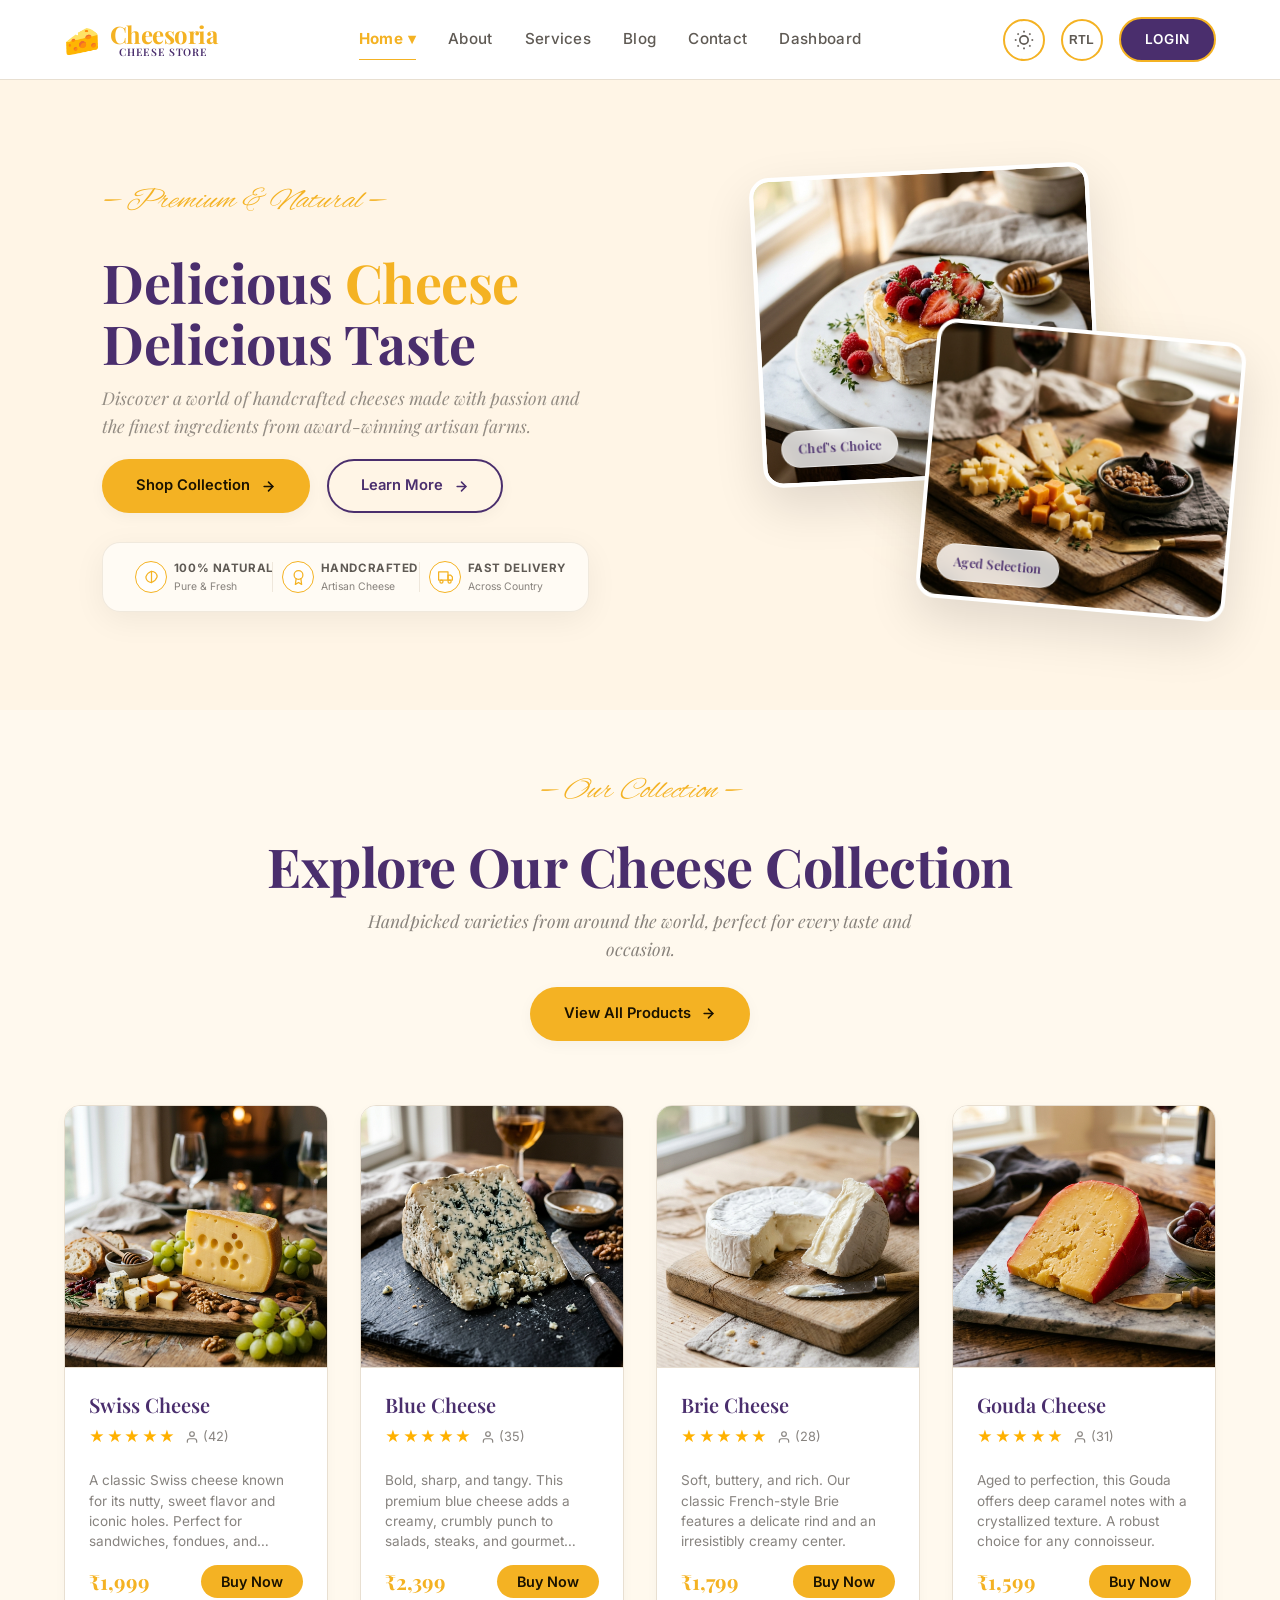
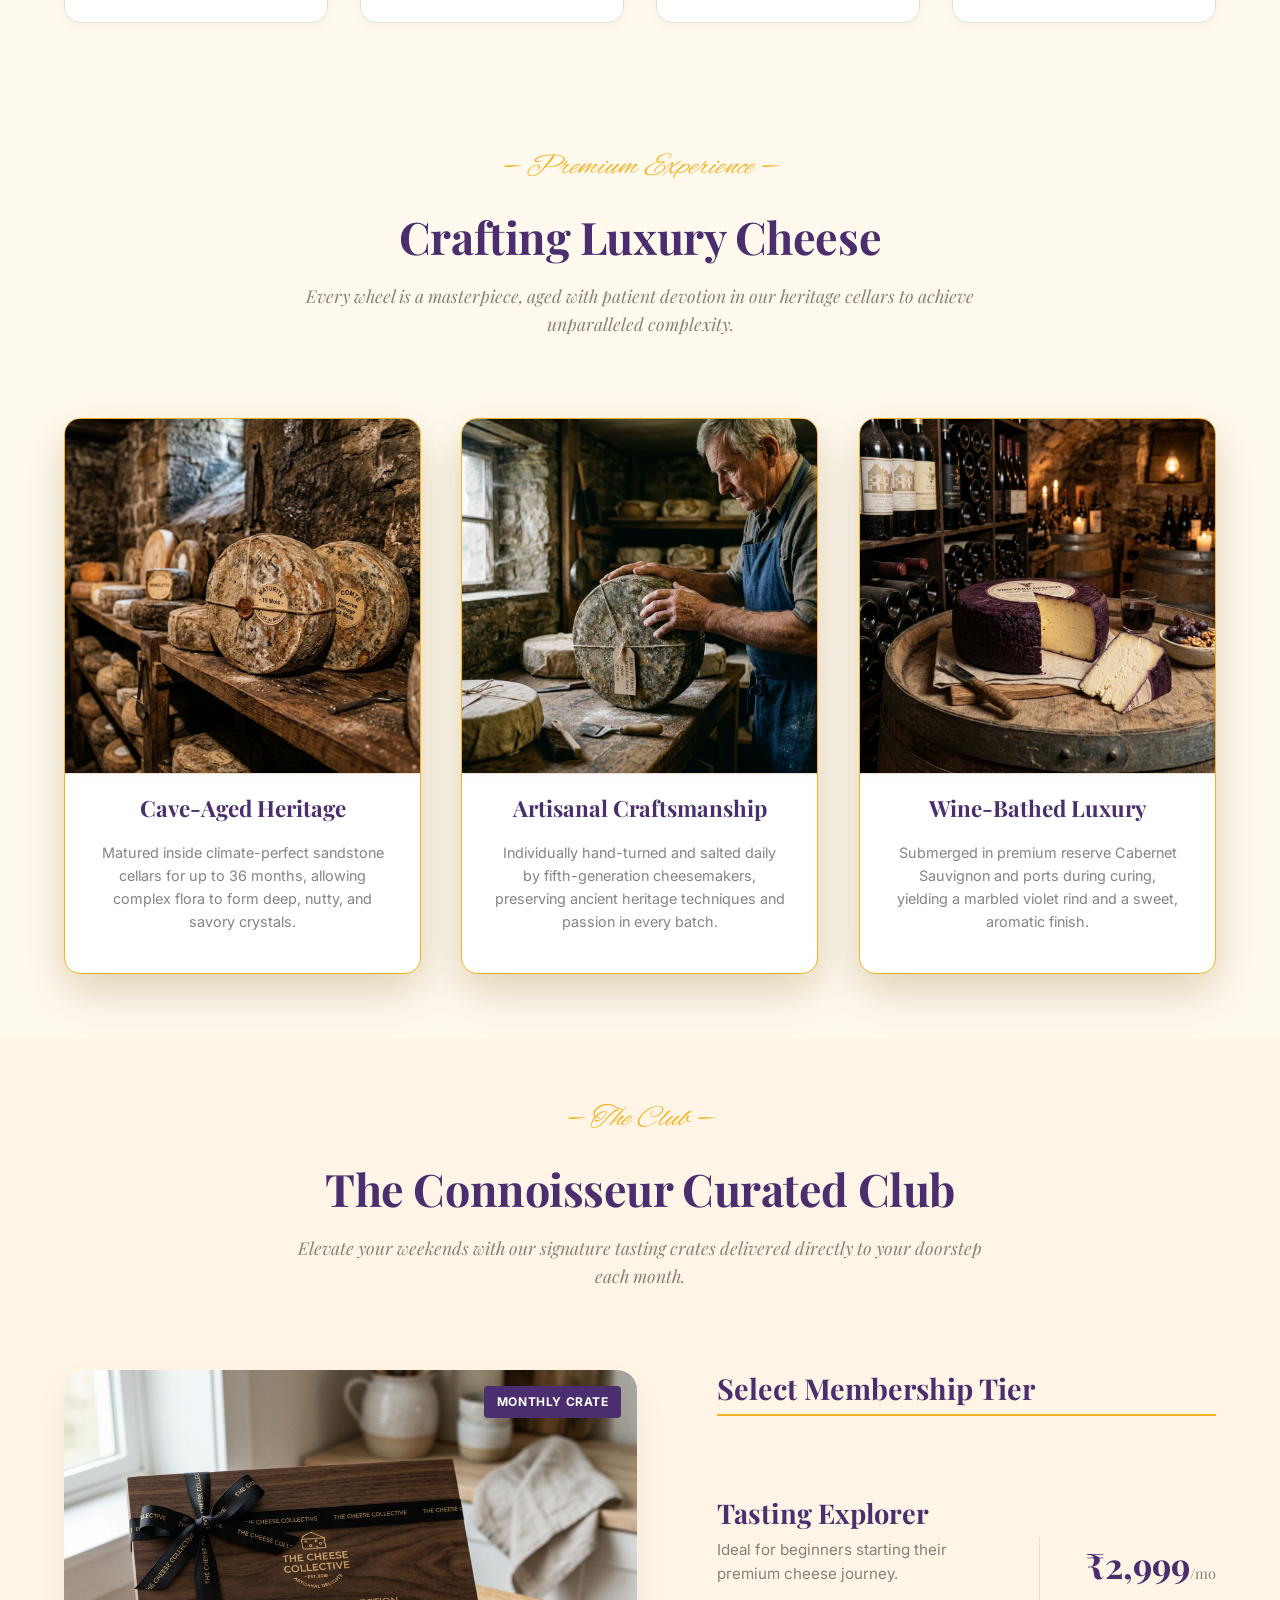
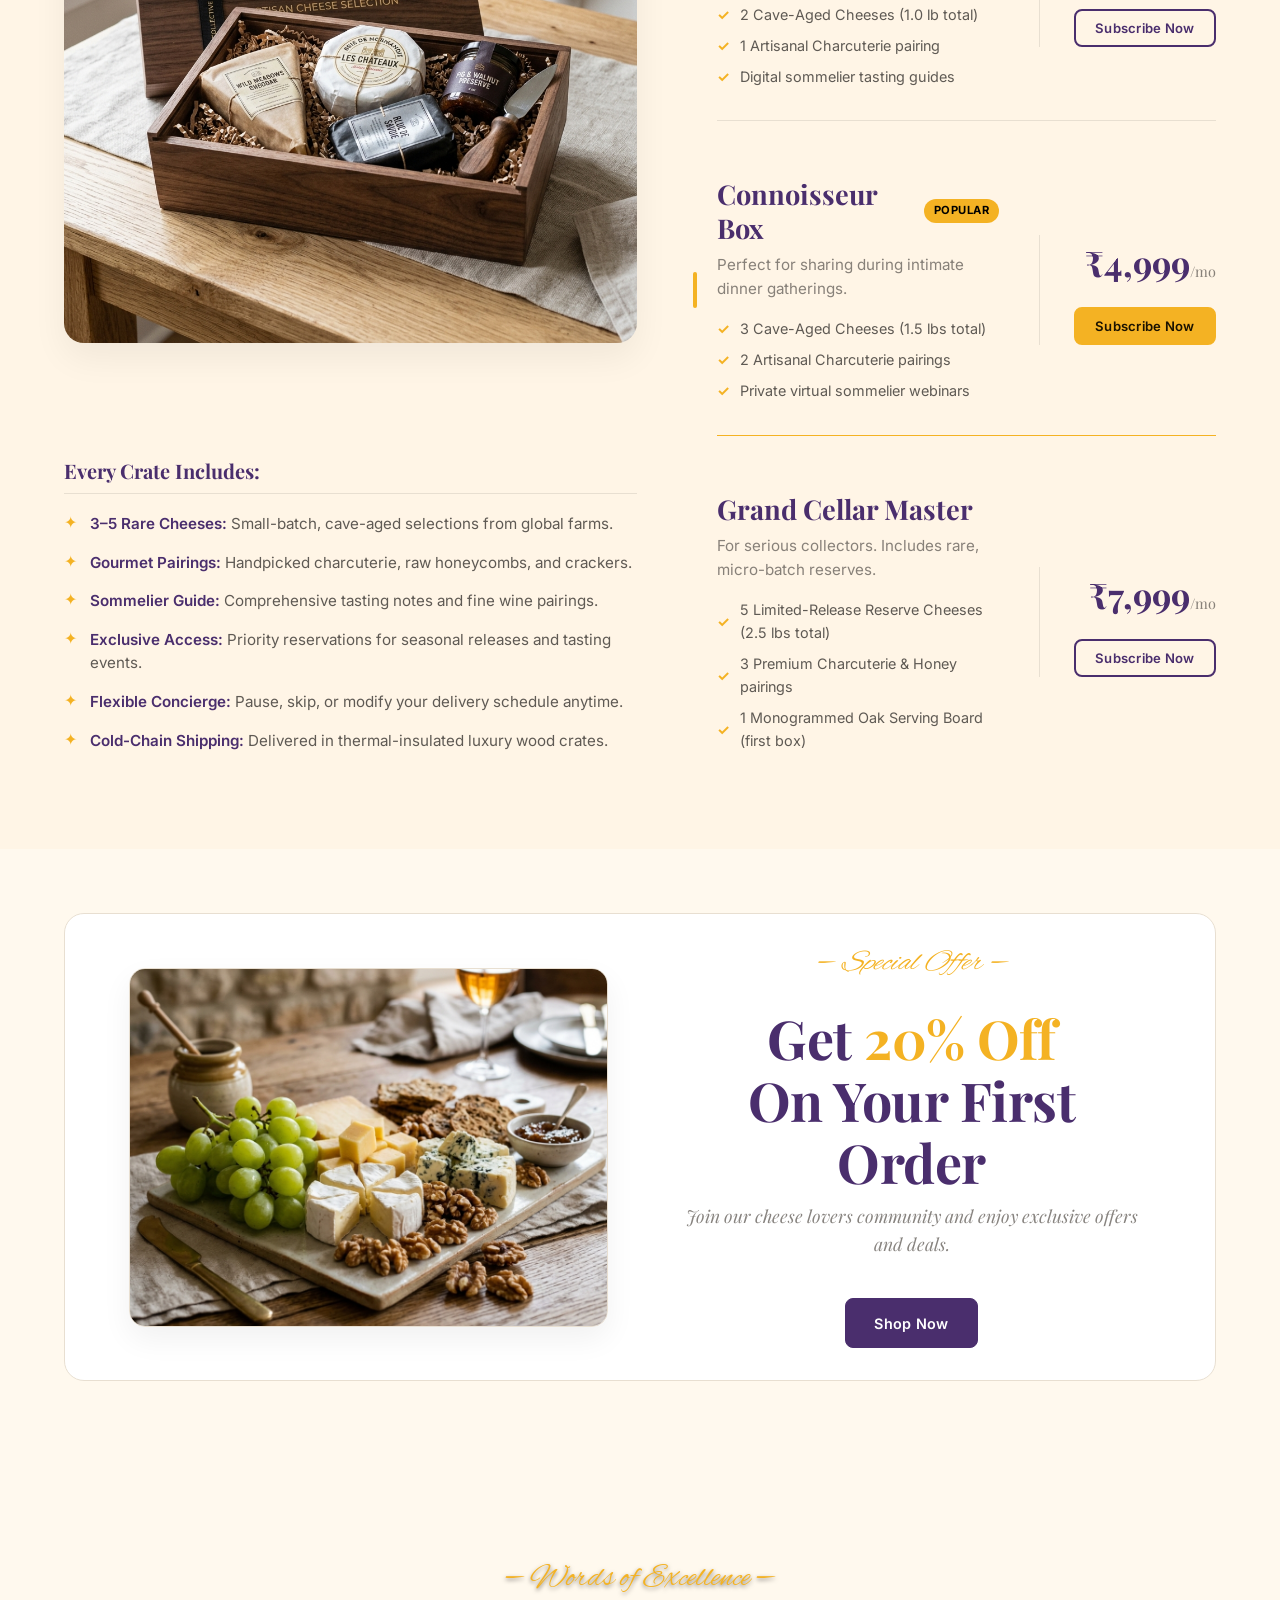
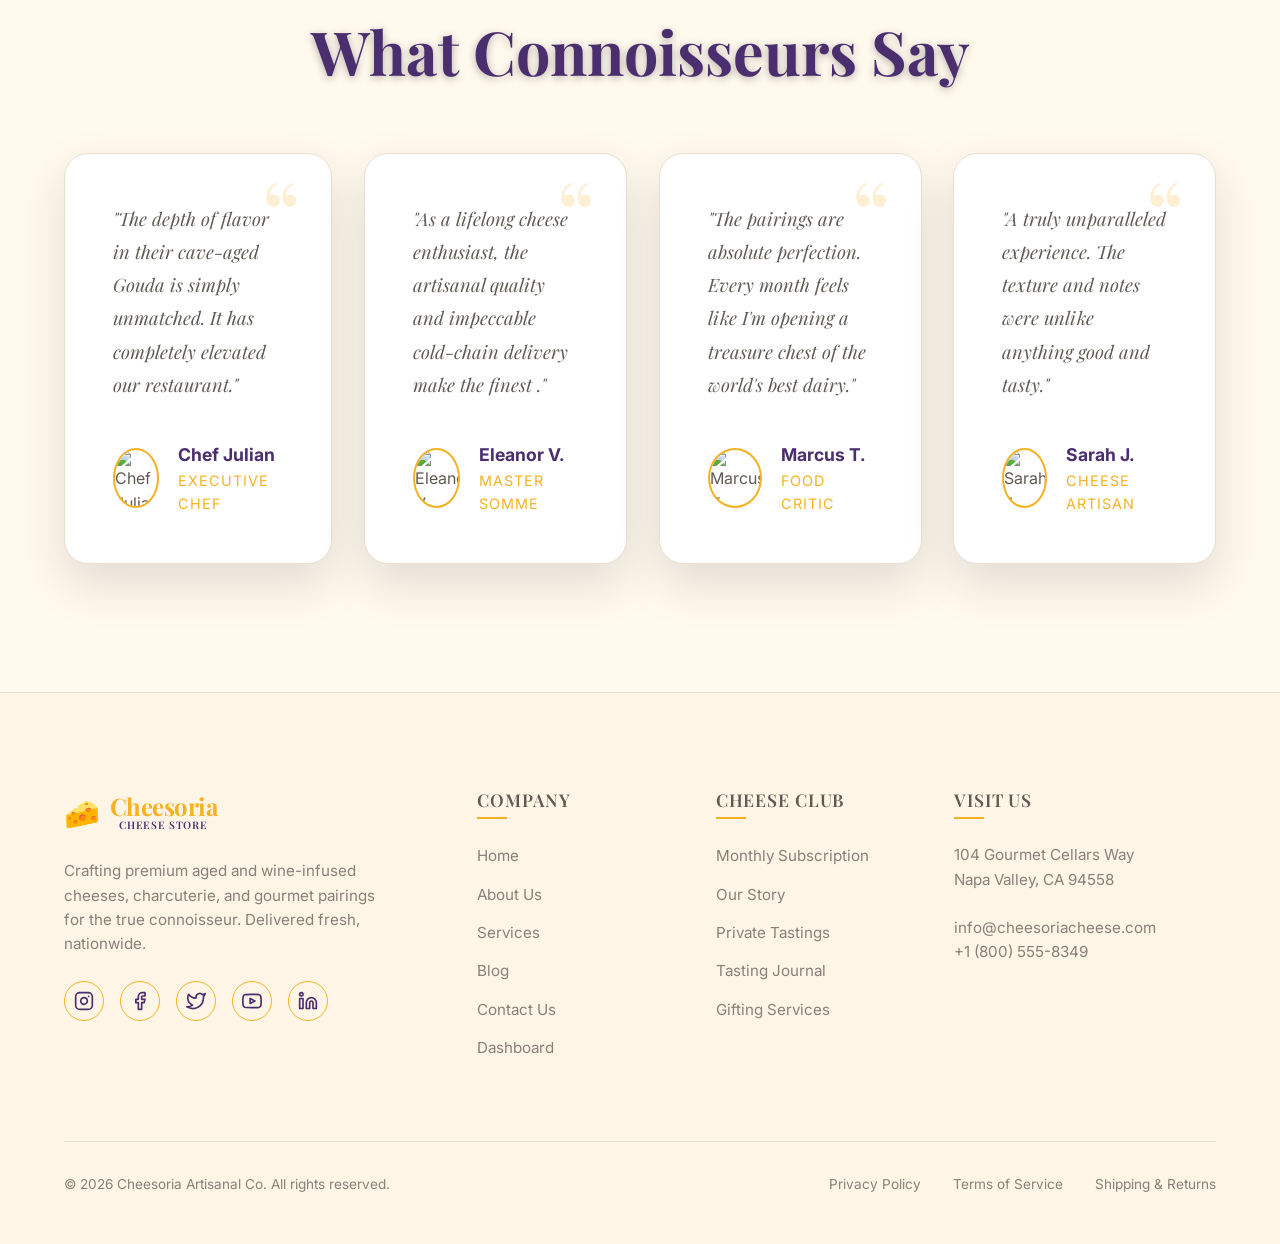
==== index.html @ 55dd82db "update" ====
<!DOCTYPE html>
<html lang="en" dir="ltr" data-theme="light">
<head>
  <meta charset="UTF-8">
  <meta name="viewport" content="width=device-width, initial-scale=1.0">
  <title>Cheesso | Luxury Artisanal Cheese & Charcuterie</title>
  <meta name="description" content="Immerse yourself in handcrafted aged and wine-infused cheeses, gourmet cured meats, and artisanal charcuterie experiences delivered fresh nationwide.">
  
  <!-- Favicon -->
  <link rel="icon" type="image/svg+xml" href="favicon.svg">
  
  <!-- CSS Stylesheets -->
  <link rel="stylesheet" href="css/global.css?v=20">
  <link rel="stylesheet" href="css/navbar.css?v=20">
  <link rel="stylesheet" href="css/footer.css?v=20">
  <link rel="stylesheet" href="css/index.css?v=20">
  <link rel="stylesheet" href="css/home1.css?v=20">
</head>
<body>

  <!-- Sticky Glassmorphic Navbar -->
  <div id="navbar"></div>

  <main>
    <!-- â•â•â•â•â•â•â•â•â•â•â•â•â•â•â•â•â•â•â•â•â•â•â•â•â•â•â•â•â•â•â•â•â•â•â•â•â•â•â•â•â•â•â•â•â•â•â•â•â•â•â•â•â•â•â•â•â•â•â•
         SECTION 1: HERO â€” Premium Shopify-Style Artisanal Cheese
         â•â•â•â•â•â•â•â•â•â•â•â•â•â•â•â•â•â•â•â•â•â•â•â•â•â•â•â•â•â•â•â•â•â•â•â•â•â•â•â•â•â•â•â•â•â•â•â•â•â•â•â•â•â•â•â•â•â•â• -->
    <!-- â•â•â•â•â•â•â•â•â•â•â•â•â•â•â•â•â•â•â•â•â•â•â•â•â•â•â•â•â•â•â•â•â•â•â•â•â•â•â•â•â•â•â•â•â•â•â•â•â•â•â•â•â•â•â•â•â•â•â•
         SECTION 1: HERO â€” Premium Artisanal Cheese (Mockup Match)
         â•â•â•â•â•â•â•â•â•â•â•â•â•â•â•â•â•â•â•â•â•â•â•â•â•â•â•â•â•â•â•â•â•â•â•â•â•â•â•â•â•â•â•â•â•â•â•â•â•â•â•â•â•â•â•â•â•â•â• -->
    <section id="hero" class="hero-section">

      <!-- â”€â”€ Main grid â”€â”€ -->
      <div class="hero-grid">

        <!-- â•â•â•â• LEFT: Content â•â•â•â• -->
        <div class="hero-left h-anim h-anim-1">

          <!-- Handwritten premium badge â€” clean cursive text, border removed via CSS -->
          <div class="h-badge-text">— Premium &amp; Natural — </div>

          <!-- Main luxury heading -->
          <h1 class="h-heading">
            <span class="h-plum">Delicious</span>
            <span class="h-gold"> Cheese</span>
            <br>
            <span class="h-plum">Delicious Taste</span>
          </h1>

          <!-- Description -->
          <p class="h-para">
            Discover a world of handcrafted cheeses made with passion and the finest ingredients from award-winning artisan farms.
          </p>

          <!-- CTA buttons -->
          <div class="h-ctas h-anim h-anim-2">
            <a href="#collection" class="h-btn h-btn-gold">
              Shop Collection
              <svg class="h-btn-arrow" width="15" height="15" viewBox="0 0 24 24" fill="none" stroke="currentColor" stroke-width="2.5" stroke-linecap="round" stroke-linejoin="round">
                <line x1="5" y1="12" x2="19" y2="12"></line>
                <polyline points="12 5 19 12 12 19"></polyline>
              </svg>
            </a>
            <a href="#story" class="h-btn h-btn-plum">
              Learn More
              <svg class="h-btn-arrow" width="15" height="15" viewBox="0 0 24 24" fill="none" stroke="currentColor" stroke-width="2.5" stroke-linecap="round" stroke-linejoin="round">
                <line x1="5" y1="12" x2="19" y2="12"></line>
                <polyline points="12 5 19 12 12 19"></polyline>
              </svg>
            </a>
          </div>

          <!-- Glassmorphism feature strip -->
          <div class="h-features h-anim h-anim-3">
            <div class="h-feat">
              <div class="h-feat-icon">
                <svg viewBox="0 0 24 24" fill="none" stroke="currentColor" stroke-width="2" stroke-linecap="round" stroke-linejoin="round">
                  <path d="M12 2a15 15 0 0 0-9 9 9 9 0 0 0 9 9 15 15 0 0 0 9-9 9 9 0 0 0-9-9z"/>
                  <path d="M12 2v18"/>
                </svg>
              </div>
              <div>
                <strong>100% Natural</strong>
                <span>Pure &amp; Fresh</span>
              </div>
            </div>
            <div class="h-feat-div"></div>
            <div class="h-feat">
              <div class="h-feat-icon">
                <svg viewBox="0 0 24 24" fill="none" stroke="currentColor" stroke-width="2" stroke-linecap="round" stroke-linejoin="round">
                  <circle cx="12" cy="8" r="7"/>
                  <polyline points="8.21 13.89 7 23 12 20 17 23 15.79 13.88"/>
                </svg>
              </div>
              <div>
                <strong>Handcrafted</strong>
                <span>Artisan Cheese</span>
              </div>
            </div>
            <div class="h-feat-div"></div>
            <div class="h-feat">
              <div class="h-feat-icon">
                <svg viewBox="0 0 24 24" fill="none" stroke="currentColor" stroke-width="2" stroke-linecap="round" stroke-linejoin="round">
                  <rect x="1" y="3" width="15" height="13"/><polygon points="16 8 20 8 23 11 23 16 16 16 16 8"/>
                  <circle cx="5.5" cy="18.5" r="2.5"/><circle cx="18.5" cy="18.5" r="2.5"/>
                </svg>
              </div>
              <div>
                <strong>Fast Delivery</strong>
                <span>Across Country</span>
              </div>
            </div>
          </div>

        </div>

        <!-- â•â•â•â• RIGHT: Premium Staggered Cheese Gallery â•â•â•â• -->
        <div class="hero-right h-anim h-anim-2">
          <div class="cheese-gallery-container">
            <!-- Glassmorphic background glow -->
            <div class="cheese-3d-glow"></div>
            
            <div class="cheese-gallery-card card-primary">
              <img src="assets/cute_cheese_heart.png" alt="Heart-shaped gourmet brie cheese wheel" class="gallery-img">
              <div class="gallery-card-badge">Chef's Choice</div>
            </div>
            
            <div class="cheese-gallery-card card-secondary">
              <img src="assets/cute_cheese_star.png" alt="Premium cheese wedges and cubes" class="gallery-img">
              <div class="gallery-card-badge">Aged Selection</div>
            </div>
          </div>
        </div>

      </div>
    </section>


    <!-- SECTION 2: OUR COLLECTION (Product Grid) -->
    <section id="collection" class="section-light-bg">
      <div class="container">
        <div class="collection-header-row scroll-reveal">
          <div class="collection-header-left">
            <span class="collection-subtitle">— Our Collection —</span>
            <h2 class="collection-title">Explore Our Cheese Collection</h2>
            <p class="collection-desc">Handpicked varieties from around the world, perfect for every taste and occasion.</p>
          </div>
          <div class="collection-header-right">
            <a href="#collection" class="h-btn h-btn-gold">
              View All Products
              <svg class="h-btn-arrow" width="15" height="15" viewBox="0 0 24 24" fill="none" stroke="currentColor" stroke-width="2.5" stroke-linecap="round" stroke-linejoin="round">
                <line x1="5" y1="12" x2="19" y2="12"></line>
                <polyline points="12 5 19 12 12 19"></polyline>
              </svg>
            </a>
          </div>
        </div>
        
        <div class="product-grid">
          <!-- Card 1: Swiss Cheese -->
          <div class="product-card scroll-reveal delay-1">
            <div class="product-img-container">
              <img src="assets/hero_bg.png" alt="Swiss Cheese" class="product-img">
            </div>
            <div class="product-info">
              <h3 class="product-name">Swiss Cheese</h3>
              <div class="product-rating">
                <span class="stars">★★★★★</span>
                <span class="rating-count">
                  <svg class="icon-user" viewBox="0 0 24 24" fill="none" stroke="currentColor" stroke-width="2" stroke-linecap="round" stroke-linejoin="round">
                    <path d="M20 21v-2a4 4 0 0 0-4-4H8a4 4 0 0 0-4 4v2"></path>
                    <circle cx="12" cy="7" r="4"></circle>
                  </svg>
                  (42)
                </span>
              </div>
              <p class="product-desc">A classic Swiss cheese known for its nutty, sweet flavor and iconic holes. Perfect for sandwiches, fondues, and snacking.</p>
              <div class="product-footer">
                <span class="product-price">₹1,999</span>
                <button class="btn-buy-now" aria-label="Buy Now">Buy Now</button>
              </div>
            </div>
          </div>
          
          <!-- Card 2: Blue Cheese -->
          <div class="product-card scroll-reveal delay-2">
            <div class="product-img-container">
              <img src="assets/blue_cheese.png" alt="Blue Cheese" class="product-img">
            </div>
            <div class="product-info">
              <h3 class="product-name">Blue Cheese</h3>
              <div class="product-rating">
                <span class="stars">★★★★★</span>
                <span class="rating-count">
                  <svg class="icon-user" viewBox="0 0 24 24" fill="none" stroke="currentColor" stroke-width="2" stroke-linecap="round" stroke-linejoin="round">
                    <path d="M20 21v-2a4 4 0 0 0-4-4H8a4 4 0 0 0-4 4v2"></path>
                    <circle cx="12" cy="7" r="4"></circle>
                  </svg>
                  (35)
                </span>
              </div>
              <p class="product-desc">Bold, sharp, and tangy. This premium blue cheese adds a creamy, crumbly punch to salads, steaks, and gourmet cheese boards.</p>
              <div class="product-footer">
                <span class="product-price">₹2,399</span>
                <button class="btn-buy-now" aria-label="Buy Now">Buy Now</button>
              </div>
            </div>
          </div>
          
          <!-- Card 3: Brie Cheese -->
          <div class="product-card scroll-reveal delay-3">
            <div class="product-img-container">
              <img src="assets/brie_cheese.png" alt="Brie Cheese" class="product-img">
            </div>
            <div class="product-info">
              <h3 class="product-name">Brie Cheese</h3>
              <div class="product-rating">
                <span class="stars">★★★★★</span>
                <span class="rating-count">
                  <svg class="icon-user" viewBox="0 0 24 24" fill="none" stroke="currentColor" stroke-width="2" stroke-linecap="round" stroke-linejoin="round">
                    <path d="M20 21v-2a4 4 0 0 0-4-4H8a4 4 0 0 0-4 4v2"></path>
                    <circle cx="12" cy="7" r="4"></circle>
                  </svg>
                  (28)
                </span>
              </div>
              <p class="product-desc">Soft, buttery, and rich. Our classic French-style Brie features a delicate rind and an irresistibly creamy center.</p>
              <div class="product-footer">
                <span class="product-price">₹1,799</span>
                <button class="btn-buy-now" aria-label="Buy Now">Buy Now</button>
              </div>
            </div>
          </div>
          
          <!-- Card 4: Gouda Cheese -->
          <div class="product-card scroll-reveal delay-4">
            <div class="product-img-container">
              <img src="assets/gouda_cheese.png" alt="Gouda Cheese" class="product-img">
            </div>
            <div class="product-info">
              <h3 class="product-name">Gouda Cheese</h3>
              <div class="product-rating">
                <span class="stars">★★★★★</span>
                <span class="rating-count">
                  <svg class="icon-user" viewBox="0 0 24 24" fill="none" stroke="currentColor" stroke-width="2" stroke-linecap="round" stroke-linejoin="round">
                    <path d="M20 21v-2a4 4 0 0 0-4-4H8a4 4 0 0 0-4 4v2"></path>
                    <circle cx="12" cy="7" r="4"></circle>
                  </svg>
                  (31)
                </span>
              </div>
              <p class="product-desc">Aged to perfection, this Gouda offers deep caramel notes with a crystallized texture. A robust choice for any connoisseur.</p>
              <div class="product-footer">
                <span class="product-price">₹1,599</span>
                <button class="btn-buy-now" aria-label="Buy Now">Buy Now</button>
              </div>
            </div>
          </div>
        </div>
      </div>
    </section>
    <!-- SECTION 3: THE PREMIUM CHEESE EXPERIENCE -->
    <section id="premium-experience" class="section-light-bg premium-bg-section">
      <!-- Translucent Overlay to align with background color Hex in Dark/Light Modes -->
      <div class="section-overlay premium-overlay"></div>
      
      <div class="container premium-container">
        <div class="section-header scroll-reveal">
          <span class="premium-subtitle">— Premium Experience —</span>
          <h2 class="premium-title">Crafting Luxury Cheese</h2>
          <p class="premium-desc">Every wheel is a masterpiece, aged with patient devotion in our heritage cellars to achieve unparalleled complexity.</p>
        </div>
        
        <div class="premium-grid">
          <!-- Card 1: Cave Aging -->
          <div class="premium-card glass-card scroll-reveal delay-1">
            <div class="premium-card-media">
              <img src="assets/cave_aged_cheese.png" alt="Cave-Aged Heritage" class="premium-card-img">
            </div>
            <h3 class="premium-card-title">Cave-Aged Heritage</h3>
            <p class="premium-card-text">Matured inside climate-perfect sandstone cellars for up to 36 months, allowing complex flora to form deep, nutty, and savory crystals.</p>
          </div>

          <!-- Card 2: Artisanal Hand-Turning -->
          <div class="premium-card glass-card scroll-reveal delay-2">
            <div class="premium-card-media">
              <img src="assets/artisanal_craftsmanship.png" alt="Artisanal Craftsmanship" class="premium-card-img">
            </div>
            <h3 class="premium-card-title">Artisanal Craftsmanship</h3>
            <p class="premium-card-text">Individually hand-turned and salted daily by fifth-generation cheesemakers, preserving ancient heritage techniques and passion in every batch.</p>
          </div>

          <!-- Card 3: Wine & Spirits Infusions -->
          <div class="premium-card glass-card scroll-reveal delay-3">
            <div class="premium-card-media">
              <img src="assets/wine_bathed_cheese.png" alt="Wine-Bathed Luxury" class="premium-card-img">
            </div>
            <h3 class="premium-card-title">Wine-Bathed Luxury</h3>
            <p class="premium-card-text">Submerged in premium reserve Cabernet Sauvignon and ports during curing, yielding a marbled violet rind and a sweet, aromatic finish.</p>
          </div>
        </div>
      </div>
    </section>

    <!-- SECTION 4: MONTHLY TASTING CLUB (Subscription) -->
    <section id="club" class="section-primary-bg">
      <div class="container">
        
        <!-- Centered Header Section -->
        <div class="section-header scroll-reveal">
          <span class="club-tag">— The Club —</span>
          <h2 class="club-title">The Connoisseur Curated Club</h2>
          <p class="club-desc">Elevate your weekends with our signature tasting crates delivered directly to your doorstep each month.</p>
        </div>

        <div class="club-grid">
          <!-- Left: Showcase Box Inclusions -->
          <div class="club-showcase scroll-reveal">
            <div class="club-box-wrapper">
              <img src="assets/cheese_club.png" alt="Curated Tasting Box" class="club-box-img">
              <div class="box-badge">Monthly Crate</div>
            </div>
            
            <!-- Elegant Perks List (Borderless for less boxy appearance) -->
            <div class="crate-perks">
              <h4 class="perks-heading">Every Crate Includes:</h4>
              <ul class="perks-list">
                <li><span class="perk-bullet">✦</span> <span><strong>3–5 Rare Cheeses:</strong> Small-batch, cave-aged selections from global farms.</span></li>
                <li><span class="perk-bullet">✦</span> <span><strong>Gourmet Pairings:</strong> Handpicked charcuterie, raw honeycombs, and crackers.</span></li>
                <li><span class="perk-bullet">✦</span> <span><strong>Sommelier Guide:</strong> Comprehensive tasting notes and fine wine pairings.</span></li>
                <li><span class="perk-bullet">✦</span> <span><strong>Exclusive Access:</strong> Priority reservations for seasonal releases and tasting events.</span></li>
                <li><span class="perk-bullet">✦</span> <span><strong>Flexible Concierge:</strong> Pause, skip, or modify your delivery schedule anytime.</span></li>
                <li><span class="perk-bullet">✦</span> <span><strong>Cold-Chain Shipping:</strong> Delivered in thermal-insulated luxury wood crates.</span></li>
              </ul>
            </div>
          </div>
          
          <!-- Right: Curated Inclusions & Subscription Tiers (Horizontal Rows, Editorial Style) -->
          <div class="club-pricing scroll-reveal">
            <h3 class="club-pricing-title">Select Membership Tier</h3>
            
            <div class="club-rows-container">
              <!-- Tier 1 Row (New Entry Tier) -->
              <div class="pricing-row">
                <div class="row-details">
                  <div class="tier-header-row">
                    <h4 class="tier-name">Tasting Explorer</h4>
                  </div>
                  <p class="tier-desc">Ideal for beginners starting their premium cheese journey.</p>
                  <ul class="tier-features-list">
                    <li>2 Cave-Aged Cheeses (1.0 lb total)</li>
                    <li>1 Artisanal Charcuterie pairing</li>
                    <li>Digital sommelier tasting guides</li>
                  </ul>
                </div>
                <div class="row-action-box">
                  <span class="tier-price">₹2,999<span class="price-cycle">/mo</span></span>
                  <button class="btn btn-secondary btn-sm">Subscribe Now</button>
                </div>
              </div>

              <!-- Tier 2 Row -->
              <div class="pricing-row popular-row">
                <div class="row-details">
                  <div class="tier-header-row">
                    <h4 class="tier-name">Connoisseur Box</h4>
                    <span class="tier-badge">Popular</span>
                  </div>
                  <p class="tier-desc">Perfect for sharing during intimate dinner gatherings.</p>
                  <ul class="tier-features-list">
                    <li>3 Cave-Aged Cheeses (1.5 lbs total)</li>
                    <li>2 Artisanal Charcuterie pairings</li>
                    <li>Private virtual sommelier webinars</li>
                  </ul>
                </div>
                <div class="row-action-box">
                  <span class="tier-price">₹4,999<span class="price-cycle">/mo</span></span>
                  <button class="btn btn-primary btn-sm">Subscribe Now</button>
                </div>
              </div>
              
              <!-- Tier 3 Row -->
              <div class="pricing-row">
                <div class="row-details">
                  <div class="tier-header-row">
                    <h4 class="tier-name">Grand Cellar Master</h4>
                  </div>
                  <p class="tier-desc">For serious collectors. Includes rare, micro-batch reserves.</p>
                  <ul class="tier-features-list">
                    <li>5 Limited-Release Reserve Cheeses (2.5 lbs total)</li>
                    <li>3 Premium Charcuterie & Honey pairings</li>
                    <li>1 Monogrammed Oak Serving Board (first box)</li>
                  </ul>
                </div>
                <div class="row-action-box">
                  <span class="tier-price">₹7,999<span class="price-cycle">/mo</span></span>
                  <button class="btn btn-secondary btn-sm">Subscribe Now</button>
                </div>
              </div>
            </div>
          </div>
        </div>
      </div>
    </section>

    <!-- SECTION 5: SPECIAL OFFER BANNER -->
    <section id="special-offer" class="section-light-bg">
      <div class="container">
        <div class="offer-banner-grid scroll-reveal">
          <!-- Left: Image -->
          <div class="offer-img-box">
            <img src="assets/special_offer.png" alt="Deluxe Cheese Pairing Board" class="offer-img">
          </div>
          
          <!-- Right: Content -->
          <div class="offer-content-box">
            <span class="offer-subtitle">— Special Offer —</span>
            <h2 class="offer-title">Get <span class="accent-gold">20% Off</span><br>On Your First Order</h2>
            <p class="offer-desc">Join our cheese lovers community and enjoy exclusive offers and deals.</p>
            <div class="offer-actions">
              <a href="#collection" class="btn btn-offer">Shop Now</a>
            </div>
          </div>
        </div>
      </div>
    </section>

    <!-- SECTION 6: PREMIUM TESTIMONIALS -->
    <section id="testimonials" class="testimonial-section">
      <!-- Translucent Overlay to adapt to Light/Dark Modes -->
      <div class="testimonial-overlay"></div>
      
      <div class="container testimonial-container" style="position: relative; z-index: 5;">
        <div class="testimonial-header scroll-reveal">
          <span class="testimonial-subtitle">— Words of Excellence — </span>
          <h2 class="testimonial-title">What Connoisseurs Say</h2>
        </div>
        
        <div class="testimonial-grid">
          <!-- Testimonial 1 -->
          <div class="testimonial-card scroll-reveal delay-1">
            <div class="quote-icon">“</div>
            <p class="testimonial-text">"The depth of flavor in their cave-aged Gouda is simply unmatched. It has completely elevated our restaurant."</p>
            <div class="testimonial-author">
              <div class="author-avatar"><img src="https://i.pravatar.cc/150?img=11" alt="Chef Julian"></div>
              <div class="author-info">
                <span class="author-name">Chef Julian</span>
                <span class="author-role">Executive Chef</span>
              </div>
            </div>
          </div>
          
          <!-- Testimonial 2 -->
          <div class="testimonial-card scroll-reveal delay-2">
            <div class="quote-icon">“</div>
            <p class="testimonial-text">"As a lifelong cheese enthusiast, the artisanal quality and impeccable cold-chain delivery make the finest ."</p>
            <div class="testimonial-author">
              <div class="author-avatar"><img src="https://i.pravatar.cc/150?img=5" alt="Eleanor V."></div>
              <div class="author-info">
                <span class="author-name">Eleanor V.</span>
                <span class="author-role">Master Somme</span>
              </div>
            </div>
          </div>

          <!-- Testimonial 3 -->
          <div class="testimonial-card scroll-reveal delay-3">
            <div class="quote-icon">“</div>
            <p class="testimonial-text">"The pairings are absolute perfection. Every month feels like I'm opening a treasure chest of the world's best dairy."</p>
            <div class="testimonial-author">
              <div class="author-avatar"><img src="https://i.pravatar.cc/150?img=33" alt="Marcus T."></div>
              <div class="author-info">
                <span class="author-name">Marcus T.</span>
                <span class="author-role">Food Critic</span>
              </div>
            </div>
          </div>

          <!-- Testimonial 4 -->
          <div class="testimonial-card scroll-reveal delay-4">
            <div class="quote-icon">“</div>
            <p class="testimonial-text">"A truly unparalleled experience. The texture and notes were unlike anything good and tasty."</p>
            <div class="testimonial-author">
              <div class="author-avatar"><img src="https://i.pravatar.cc/150?img=44" alt="Sarah J."></div>
              <div class="author-info">
                <span class="author-name">Sarah J.</span>
                <span class="author-role">Cheese Artisan</span>
              </div>
            </div>
          </div>
        </div>
      </div>
    </section>
  </main>

  <!-- Footer -->
  <div id="footer"></div>

  <!-- Core JavaScript Assets -->
  <script src="js/app.js"></script>
  <script src="js/index.js"></script>
</body>
</html>
---- css/global.css ----
@import url('https://fonts.googleapis.com/css2?family=Alex+Brush&family=Inter:wght@300;400;500;600;700&family=Playfair+Display:ital,wght@0,400;0,600;0,700;1,400&display=swap');

:root {
  color-scheme: light dark;
  /* Age & Infused Color Palette (Exactly two brand colors: Gold & Purple) */
  --primary: #F4B223;
  --secondary: #4A2E6D;

  --primary-hover: light-dark(#E59E10, #FFC63A);
  --secondary-hover: light-dark(#5D3A86, #6A4398);

  /* Alternating Background Colors (Warm Ivory / Charcoal / Soft Cream / Dark Brown) */
  --bg-light-theme: light-dark(#FFF9EE, #171411);
  --bg-primary-theme: light-dark(#FFF5E6, #1E1A17);
  
  /* Text, headings, and borders */
  --text-main: light-dark(#5F5A54, #D3CBC2);
  --heading-color: light-dark(var(--secondary), #FFF7E8);
  --text-muted: light-dark(rgba(95, 90, 84, 0.75), rgba(211, 203, 194, 0.75));
  --border-color: light-dark(#E8DFD1, #3B322A);
  
  /* Glassmorphism/Card elements (Pure White / Espresso / Card Border) */
  --glass-bg: light-dark(#FFFFFF, #28211C);
  --glass-border: light-dark(#E8DFD1, #3B322A);
  --glass-blur: blur(12px);

  /* Shadows */
  --shadow-sm: 0 4px 12px rgba(0, 0, 0, 0.03);
  --shadow-md: 0 12px 30px rgba(0, 0, 0, 0.06);
  --shadow-lg: 0 20px 50px rgba(0, 0, 0, 0.12);
  
  /* Smooth timings */
  --transition-smooth: all 0.5s cubic-bezier(0.16, 1, 0.3, 1);
  --transition-fast: all 0.25s ease;
  
  /* Dimensions */
  --navbar-height: 80px;
  --container-max-width: 1200px;
}

/* Base resets & layout */
* {
  box-sizing: border-box;
  margin: 0;
  padding: 0;
}

html {
  scroll-behavior: smooth;
  font-size: 16px;
  /* Support custom scrollbar color & width */
  scrollbar-color: var(--primary) var(--bg-primary-theme);
  scrollbar-width: thin;
}

body {
  font-family: 'Inter', sans-serif;
  color: var(--text-main);
  background-color: var(--bg-light-theme);
  line-height: 1.6;
  overflow-x: hidden;
  text-rendering: optimizeLegibility;
  -webkit-font-smoothing: antialiased;
}

/* RTL Helpers */
html[dir="rtl"] {
  direction: rtl;
}

/* Typography styling */
h1, h2, h3, h4, h5, h6 {
  font-family: 'Playfair Display', serif;
  font-weight: 600;
  line-height: 1.25;
  color: var(--heading-color);
}

a {
  color: inherit;
  text-decoration: none;
  transition: var(--transition-fast);
}

img {
  max-width: 100%;
  height: auto;
  display: block;
}

/* Global Grid Container */
.container {
  width: 90%;
  max-width: var(--container-max-width);
  margin-inline: auto;
  position: relative;
}

/* Alternating Section Types */
section {
  padding: 4rem 0;
  position: relative;
  overflow: hidden;
}

.section-primary-bg {
  background-color: var(--bg-primary-theme);
}

.section-light-bg {
  background-color: var(--bg-light-theme);
}

/* Luxury buttons and badges */
.btn {
  display: inline-flex;
  align-items: center;
  justify-content: center;
  padding: 0.78rem 1.8rem;
  font-family: 'Inter', sans-serif;
  font-weight: 600;
  font-size: 0.9rem;
  letter-spacing: 0.02em;
  text-transform: none;
  border-radius: 8px;
  border: 2px solid transparent;
  cursor: pointer;
  transition: all 0.3s cubic-bezier(0.16, 1, 0.3, 1);
  position: relative;
  white-space: nowrap;
}

/* Gold filled — matches mockup primary CTA */
.btn-primary {
  background-color: var(--primary);
  color: #1a1200;
  border-color: var(--primary);
}

.btn-primary:hover {
  background-color: var(--primary-hover);
  border-color: var(--primary-hover);
  transform: translateY(-2px);
  box-shadow: 0 6px 20px rgba(244, 178, 35, 0.35);
}

/* Purple outline — matches mockup "Learn More" secondary CTA */
.btn-secondary {
  background-color: transparent;
  color: light-dark(var(--secondary), #ffffff);
  border-color: light-dark(var(--secondary), rgba(255,255,255,0.5));
}

.btn-secondary:hover {
  background-color: light-dark(var(--secondary), rgba(255,255,255,0.1));
  color: light-dark(#ffffff, #ffffff);
  border-color: light-dark(var(--secondary), rgba(255,255,255,0.8));
  transform: translateY(-2px);
  box-shadow: 0 6px 20px light-dark(rgba(74,46,109,0.25), rgba(255,255,255,0.1));
}

/* Small button variant */
.btn-sm {
  padding: 0.55rem 1.2rem;
  font-size: 0.82rem;
}

.badge {
  display: inline-block;
  padding: 0.4rem 1rem;
  font-size: 0.75rem;
  font-weight: 600;
  text-transform: uppercase;
  letter-spacing: 0.1em;
  color: var(--secondary);
  border: 1px solid var(--secondary);
  margin-bottom: 1.5rem;
}

/* Title Header Block */
.section-header {
  text-align: center;
  max-width: 700px;
  margin-inline: auto;
  margin-bottom: 5rem;
}

.section-header h2 {
  font-size: 2.8rem;
  margin-bottom: 1.2rem;
  position: relative;
}

.section-header h2::after {
  content: '';
  display: block;
  width: 60px;
  height: 2px;
  background-color: var(--primary);
  margin: 1.2rem auto 0;
}

.section-header p {
  font-size: 1.1rem;
  color: var(--text-muted);
  font-family: 'Playfair Display', serif;
  font-style: italic;
}

/* Glass Card styling */
.glass-card {
  background: var(--glass-bg);
  border: 1px solid var(--glass-border);
  backdrop-filter: var(--glass-blur);
  -webkit-backdrop-filter: var(--glass-blur);
  padding: 2.5rem;
  transition: var(--transition-smooth);
  border-radius: 16px;
}

.glass-card:hover {
  transform: translateY(-8px);
  border-color: var(--primary);
  box-shadow: var(--shadow-lg);
}

/* Media Query System */
/* MOBILE (< 640px) */
@media (max-width: 639.98px) {
  section {
    padding: 4rem 0;
  }
  
  .section-header h2 {
    font-size: 2rem;
  }
  
  .btn {
    padding: 0.8rem 1.8rem;
    font-size: 0.85rem;
  }
}

/* TABLET (640px - 1024px) */
@media (min-width: 640px) and (max-width: 1023.98px) {
  section {
    padding: 5rem 0;
  }
  
  .section-header h2 {
    font-size: 2.4rem;
  }
}

/* DESKTOP (1024px - 1280px) */
@media (min-width: 1024px) and (max-width: 1279.98px) {
  section {
    padding: 7rem 0;
  }
  
  .section-header h2 {
    font-size: 2.6rem;
  }
}

/* LARGE (> 1280px) */
@media (min-width: 1280px) {
  .container {
    max-width: 1320px;
  }
}

/* Scroll reveal states */
.scroll-reveal {
  opacity: 0;
  transform: translateY(40px);
  transition: opacity 1s cubic-bezier(0.16, 1, 0.3, 1), transform 1s cubic-bezier(0.16, 1, 0.3, 1);
  will-change: transform, opacity;
}

.scroll-reveal.revealed {
  opacity: 1;
  transform: translateY(0);
}

/* Instant visibility for hero sections on initial page render */
.hero-section .scroll-reveal,
.about-hero-section .scroll-reveal,
.blog-hero-section .scroll-reveal,
.contact-hero-section .scroll-reveal {
  opacity: 1 !important;
  transform: translateY(0) !important;
}

.delay-1 { transition-delay: 0.15s; }
.delay-2 { transition-delay: 0.3s; }
.delay-3 { transition-delay: 0.45s; }
.delay-4 { transition-delay: 0.6s; }

/* Micro-animations */
@keyframes float {
  0% { transform: translateY(0px) rotate(0deg); }
  50% { transform: translateY(-10px) rotate(2deg); }
  100% { transform: translateY(0px) rotate(0deg); }
}

.float-decor {
  animation: float 6s ease-in-out infinite;
}
---- css/navbar.css ----
#navbar {
  display: block;
  position: sticky;
  top: 0;
  z-index: 1000;
  width: 100%;
}

.navbar-header {
  background: var(--glass-bg);
  border-bottom: 1px solid var(--glass-border);
  backdrop-filter: var(--glass-blur);
  -webkit-backdrop-filter: var(--glass-blur);
  height: var(--navbar-height);
  transition: var(--transition-smooth);
  display: flex;
  align-items: center;
}

.navbar-container {
  width: 90%;
  max-width: var(--container-max-width);
  margin: 0 auto;
  display: flex;
  align-items: center;
  justify-content: space-between;
}

/* Logo */
.navbar-logo {
  display: flex;
  align-items: center;
  gap: 0.6rem;
  font-family: 'Playfair Display', serif;
  font-weight: 700;
  font-size: 1.6rem;
  color: var(--text-main);
}

.logo-emoji {
  font-size: 1.8rem;
}

.logo-text-group {
  display: flex;
  flex-direction: column;
  line-height: 1.1;
  align-items: center;
}

.logo-name {
  letter-spacing: -0.02em;
  font-weight: 700;
  font-size: 1.5rem;
  color: var(--primary); /* Gold in both modes */
}

.logo-subtitle {
  font-size: 0.65rem;
  font-weight: 600;
  letter-spacing: 0.08em;
  color: var(--secondary); /* Secondary in light mode */
  text-transform: uppercase;
  text-align: center;
}

html[data-theme="dark"] .logo-subtitle {
  color: var(--primary); /* Primary in dark mode */
}

/* Menu List */
.navbar-menu {
  display: flex;
  align-items: center;
}

.menu-list {
  display: flex;
  list-style: none;
  gap: 2rem;
  align-items: center;
}

.menu-item {
  position: relative;
}

.menu-link {
  font-size: 0.95rem;
  font-weight: 500;
  color: var(--text-main);
  padding: 0.5rem 0;
  letter-spacing: 0.02em;
  position: relative;
  display: flex;
  align-items: center;
  gap: 0.3rem;
}

.menu-link::after {
  content: '';
  position: absolute;
  bottom: 0;
  left: 0;
  width: 100%;
  height: 1px;
  background-color: var(--primary);
  transform: scaleX(0);
  transform-origin: right;
  transition: transform 0.4s cubic-bezier(0.16, 1, 0.3, 1);
}

.menu-link:hover::after {
  transform: scaleX(1);
  transform-origin: left;
}

/* Dropdown Menu */
.menu-item.dropdown .dropdown-menu {
  position: absolute;
  top: 100%;
  left: 50%;
  transform: translateX(-50%) translateY(15px);
  background: var(--glass-bg);
  border: 1px solid var(--glass-border);
  backdrop-filter: var(--glass-blur);
  -webkit-backdrop-filter: var(--glass-blur);
  list-style: none;
  min-width: 220px;
  opacity: 0;
  visibility: hidden;
  transition: var(--transition-smooth);
  padding: 0.8rem 0;
  box-shadow: var(--shadow-lg);
  border-radius: 12px;
  z-index: 100;
}

.menu-item.dropdown:hover .dropdown-menu {
  opacity: 1;
  visibility: visible;
  transform: translateX(-50%) translateY(0);
}

.dropdown-link {
  display: block;
  padding: 0.6rem 1.5rem;
  font-size: 0.9rem;
  color: var(--text-main);
  transition: var(--transition-fast);
}

.dropdown-link:hover {
  background: color-mix(in srgb, var(--primary) 10%, transparent);
  color: var(--secondary);
  padding-left: 1.8rem;
}

/* Dark mode visibility fixes for dropdown */
html[data-theme="dark"] .menu-item.dropdown .dropdown-menu {
  background: #1a1a1a;
  border-color: #333;
}

html[data-theme="dark"] .dropdown-link {
  color: #ffffff;
}

html[data-theme="dark"] .dropdown-link:hover {
  color: var(--primary);
  background: rgba(244, 178, 35, 0.1);
}

/* Actions */
.navbar-actions {
  display: flex;
  align-items: center;
  gap: 1rem;
}

.nav-icon-btn {
  background: transparent;
  border: 2px solid var(--primary);
  border-radius: 50px;
  color: var(--text-main);
  width: 42px;
  height: 42px;
  display: flex;
  align-items: center;
  justify-content: center;
  cursor: pointer;
  transition: var(--transition-fast);
}

.nav-icon-btn:hover {
  background: var(--primary);
  color: #1a1200;
  transform: scale(1.05);
}

.nav-icon-btn.text-btn {
  font-weight: 700;
  font-size: 0.75rem;
  letter-spacing: 0.05em;
}

.sun-icon {
  display: block;
}
.moon-icon {
  display: none;
}

html[data-theme="dark"] .sun-icon {
  display: none;
}
html[data-theme="dark"] .moon-icon {
  display: block;
}

.btn-nav-login {
  background: var(--secondary);
  color: #ffffff;
  border: 2px solid var(--primary);
  border-radius: 50px;
  padding: 0.6rem 1.5rem;
  font-size: 0.85rem;
  text-transform: uppercase;
  font-weight: 600;
  letter-spacing: 0.05em;
  cursor: pointer;
  transition: var(--transition-smooth);
  text-decoration: none;
  display: inline-flex;
  align-items: center;
  justify-content: center;
}

.btn-nav-login:hover {
  background: var(--primary);
  color: #1a1200;
}

/* Mobile Toggle */
.mobile-menu-hamburger {
  display: none;
  flex-direction: column;
  justify-content: space-between;
  width: 24px;
  height: 18px;
  background: transparent;
  border: none;
  cursor: pointer;
  z-index: 1001;
}

.hamburger-bar {
  width: 100%;
  height: 2px;
  background-color: var(--text-main);
  transition: var(--transition-fast);
}

/* Drawer Overlay */
.drawer-overlay {
  position: fixed;
  top: 0;
  left: 0;
  width: 100%;
  height: 100%;
  background: rgba(0, 0, 0, 0.45);
  backdrop-filter: blur(4px);
  opacity: 0;
  visibility: hidden;
  transition: var(--transition-fast);
  z-index: 1002;
}

.drawer-overlay.active {
  opacity: 1;
  visibility: visible;
}

/* Mobile Drawer */
.mobile-navigation-drawer {
  position: fixed;
  top: 0;
  right: -320px;
  width: 300px;
  height: 100%;
  background: var(--bg-light-theme);
  border-left: 1px solid var(--border-color);
  z-index: 1003;
  display: flex;
  flex-direction: column;
  padding: 2rem;
  transition: transform 0.4s cubic-bezier(0.16, 1, 0.3, 1);
}

.mobile-navigation-drawer.active {
  transform: translateX(-320px);
}

html[dir="rtl"] .mobile-navigation-drawer {
  right: auto;
  left: -320px;
  border-left: none;
  border-right: 1px solid var(--border-color);
}

html[dir="rtl"] .mobile-navigation-drawer.active {
  transform: translateX(320px);
}

.drawer-header {
  display: flex;
  align-items: center;
  justify-content: space-between;
  margin-bottom: 3rem;
}

.drawer-close {
  background: transparent;
  border: none;
  font-size: 2.2rem;
  color: var(--text-main);
  cursor: pointer;
  line-height: 1;
}

.drawer-nav {
  flex: 1;
}

.drawer-menu-list {
  display: flex;
  flex-direction: column;
  list-style: none;
  gap: 1.5rem;
}

.drawer-link {
  font-size: 1.2rem;
  font-family: 'Playfair Display', serif;
  font-weight: 600;
  color: var(--text-main);
}

.drawer-link:hover {
  color: var(--primary);
}

/* Active Navigation Link Highlighting across all media queries & themes */
.menu-link.active {
  color: var(--primary) !important;
  font-weight: 700;
}

.menu-link.active::after {
  transform: scaleX(1) !important;
  transform-origin: left !important;
  background-color: var(--primary) !important;
}

.dropdown-link.active {
  color: var(--primary) !important;
  font-weight: 700;
  background: color-mix(in srgb, var(--primary) 18%, transparent);
  border-left: 3px solid var(--primary);
  padding-left: 1.8rem;
}

.drawer-link.active {
  color: var(--primary) !important;
  font-weight: 700;
  background: color-mix(in srgb, var(--primary) 15%, transparent);
  padding: 0.5rem 1rem;
  border-radius: 8px;
  border-left: 3px solid var(--primary);
  display: block;
}

html[dir="rtl"] .drawer-link.active {
  border-left: none;
  border-right: 3px solid var(--primary);
}

.btn-nav-login.active {
  background: var(--primary) !important;
  color: #1a1200 !important;
  border-color: var(--primary) !important;
  box-shadow: 0 4px 15px rgba(244, 178, 35, 0.4);
}

/* Dark Mode Active State Fixes */
html[data-theme="dark"] .menu-link.active {
  color: var(--primary) !important;
}

html[data-theme="dark"] .dropdown-link.active {
  color: var(--primary) !important;
  background: rgba(244, 178, 35, 0.2);
}

html[data-theme="dark"] .drawer-link.active {
  color: var(--primary) !important;
  background: rgba(244, 178, 35, 0.2);
}

/* Responsive Rules */
/* Desktop and Large Breakpoint */
@media (max-width: 1023.98px) {
  .navbar-menu {
    display: none;
  }
  
  .btn-nav-login {
    display: none;
  }
  
  .mobile-menu-hamburger {
    display: flex;
  }
}

/* RTL Layout shifts */
html[dir="rtl"] .menu-item.dropdown .dropdown-menu {
  left: auto;
  right: 50%;
  transform: translateX(50%) translateY(15px);
}

html[dir="rtl"] .menu-item.dropdown:hover .dropdown-menu {
  transform: translateX(50%) translateY(0);
}

html[dir="rtl"] .dropdown-link:hover {
  padding-left: 1.5rem;
  padding-right: 1.8rem;
}
---- css/footer.css ----
.footer-section {
  background-color: var(--bg-primary-theme);
  border-top: 1px solid var(--border-color);
  padding: 6rem 0 3rem 0;
  transition: var(--transition-smooth);
}

.footer-container {
  width: 90%;
  max-width: var(--container-max-width);
  margin: 0 auto;
  display: grid;
  grid-template-columns: 2fr 1fr 1fr 1.5fr;
  gap: 4rem;
  margin-bottom: 5rem;
}

.footer-col {
  display: flex;
  flex-direction: column;
  gap: 1.5rem;
}

/* Brand Column */
.footer-logo {
  display: flex;
  align-items: center;
  gap: 0.6rem;
  font-family: 'Playfair Display', serif;
  font-weight: 700;
  font-size: 1.6rem;
  color: var(--text-main);
}

.brand-desc {
  color: var(--text-muted);
  font-size: 0.95rem;
  line-height: 1.6;
  max-width: 320px;
}

.social-links {
  display: flex;
  gap: 1rem;
}

.social-link {
  width: 40px;
  height: 40px;
  border: 1px solid light-dark(var(--primary), var(--border-color));
  border-radius: 50%;
  display: flex;
  align-items: center;
  justify-content: center;
  color: light-dark(var(--secondary), var(--primary));
  transition: var(--transition-fast);
}

.social-link:hover {
  background-color: var(--secondary);
  border-color: var(--secondary);
  color: #ffffff;
  transform: translateY(-2px);
}

/* Column Details */
.footer-title {
  font-size: 1.1rem;
  font-weight: 600;
  letter-spacing: 0.05em;
  text-transform: uppercase;
  color: var(--text-main);
  position: relative;
  padding-bottom: 0.5rem;
}

.footer-title::after {
  content: '';
  position: absolute;
  bottom: 0;
  left: 0;
  width: 30px;
  height: 2px;
  background-color: var(--primary);
}

html[dir="rtl"] .footer-title::after {
  left: auto;
  right: 0;
}

.footer-links {
  list-style: none;
  display: flex;
  flex-direction: column;
  gap: 0.8rem;
}

.footer-links a {
  font-size: 0.95rem;
  color: var(--text-muted);
  transition: var(--transition-fast);
}

.footer-links a:hover {
  color: var(--primary);
  padding-left: 5px;
}

html[dir="rtl"] .footer-links a:hover {
  padding-left: 0;
  padding-right: 5px;
}

.contact-info {
  font-size: 0.95rem;
  color: var(--text-muted);
  line-height: 1.6;
}

/* Bottom Row */
.footer-bottom {
  width: 90%;
  max-width: var(--container-max-width);
  margin: 0 auto;
  padding-top: 2rem;
  border-top: 1px solid var(--border-color);
  display: flex;
  justify-content: space-between;
  align-items: center;
  flex-wrap: wrap;
  gap: 1.5rem;
}

.copyright {
  font-size: 0.85rem;
  color: var(--text-muted);
}

.footer-bottom-links {
  display: flex;
  gap: 2rem;
}

.footer-bottom-links a {
  font-size: 0.85rem;
  color: var(--text-muted);
}

.footer-bottom-links a:hover {
  color: var(--secondary);
}

/* Responsive */
@media (max-width: 1023.98px) {
  .footer-container {
    grid-template-columns: 1fr 1fr;
    gap: 3rem;
    text-align: center;
  }

  .footer-col {
    align-items: center;
    text-align: center;
  }

  .footer-logo {
    justify-content: center;
  }

  .brand-desc {
    margin: 0 auto;
  }

  .social-links {
    justify-content: center;
  }

  .footer-title::after {
    left: 50%;
    transform: translateX(-50%);
  }

  .footer-links a:hover {
    padding-left: 0;
    color: var(--primary);
  }

  .footer-bottom {
    flex-direction: column;
    text-align: center;
    align-items: center;
  }

  .footer-bottom-links {
    justify-content: center;
  }
}

@media (max-width: 639.98px) {
  .footer-container {
    grid-template-columns: 1fr;
    gap: 2.2rem;
    text-align: center;
  }

  .footer-bottom-links {
    flex-wrap: wrap;
    gap: 1rem;
    justify-content: center;
  }
}
---- css/index.css ----
/* Section-Specific CSS Rules for index.html */

/* ==========================================================================
   1. Hero Section ÃƒÂ¢Ã¢â€šÂ¬Ã¢â‚¬Â Mockup Parity Layout
   ========================================================================== */

/* Fade Up Entry Animation */
@keyframes fadeUpIn {
  from {
    opacity: 0;
    transform: translateY(20px);
  }
  to {
    opacity: 1;
    transform: translateY(0);
  }
}

.h-anim {
  opacity: 0;
  animation: fadeUpIn 1s cubic-bezier(0.16, 1, 0.3, 1) forwards;
}
.h-anim-1 { animation-delay: 0.1s; }
.h-anim-2 { animation-delay: 0.3s; }
.h-anim-3 { animation-delay: 0.5s; }

/* Hero Section Base */
.hero-section {
  position: relative;
  /* Reduced height to ensure all contents fit cleanly within the viewport */
  min-height: 70vh;
  max-height: 520px;
  padding: 0;
  display: flex;
  align-items: stretch;
  overflow: hidden;
  background-color: var(--bg-primary-theme);
}

/* Full-bleed 50/50 Grid Layout */
.hero-grid {
  display: grid;
  grid-template-columns: 50% 50%;
  align-items: stretch;
  gap: 0;
  width: 100%;
  max-width: 100%;
  margin: 0;
  position: relative;
  z-index: 2;
}

/* Content Left column styling */
/* Content Left column styling */
.hero-left {
  display: flex;
  flex-direction: column;
  justify-content: center;
  align-items: flex-start;
  padding-left: clamp(2.5rem, 8vw, 8rem);
  padding-right: clamp(1.5rem, 4vw, 4rem);
  padding-top: 2rem;
  padding-bottom: 2rem;
  z-index: 5;
}
/* Cursive badge subtitle — clean text string, NO border, background or sparkles */
.h-badge-text {
  font-family: 'Alex Brush', cursive;
  font-size: 1.85rem;
  font-weight: 400;
  font-style: italic;
  color: var(--primary);
  margin-bottom: 0.8rem;
  display: inline-block;
}

/* Luxury serif heading */
.h-heading {
  font-family: 'Playfair Display', serif;
  font-size: clamp(2.4rem, 4.2vw, 3.7rem);
  font-weight: 700;
  line-height: 1.15;
  letter-spacing: -0.01em;
  margin: 0.8rem 0 0.6rem 0;
  color: var(--heading-color);
}

.h-heading .h-plum {
  color: var(--secondary);
}
html[data-theme="dark"] .h-heading .h-plum {
  color: #FFF7E8;
}

.h-heading .h-gold {
  color: var(--primary);
}

/* Description paragraph */
.h-para {
  font-family: 'Playfair Display', serif;
  font-style: italic;
  font-size: 1.1rem;
  line-height: 1.6;
  color: var(--text-muted);
  opacity: 0.9;
  max-width: 480px;
  margin-bottom: 1.2rem;
}

/* CTA buttons container */
.h-ctas {
  display: flex;
  align-items: center;
  gap: 1.1rem;
  margin-bottom: 1.8rem;
  width: 100%;
}

/* Customized buttons matching global theme */
.h-btn {
  display: inline-flex;
  align-items: center;
  justify-content: center;
  gap: 0.65rem;
  padding: 0.82rem 2rem;
  font-family: 'Inter', sans-serif;
  font-weight: 600;
  font-size: 0.92rem;
  border-radius: 50px;
  transition: all 0.3s cubic-bezier(0.16, 1, 0.3, 1);
  text-decoration: none;
  cursor: pointer;
  border: 2px solid transparent;
  box-shadow: 0 4px 15px rgba(0,0,0,0.04);
}

.h-btn-gold {
  background-color: var(--primary);
  color: #1a1200;
}
.h-btn-gold:hover {
  background-color: var(--primary-hover);
  transform: translateY(-3px) scale(1.02);
  box-shadow: 0 8px 24px rgba(244,178,35,0.32);
}

.h-btn-plum {
  background-color: transparent;
  color: light-dark(var(--secondary), #ffffff);
  border-color: light-dark(var(--secondary), rgba(255,255,255,0.45));
}
.h-btn-plum:hover {
  background-color: light-dark(var(--secondary), rgba(255,255,255,0.15));
  color: light-dark(#ffffff, #ffffff);
  border-color: light-dark(var(--secondary), rgba(255,255,255,0.85));
  transform: translateY(-3px) scale(1.02);
  box-shadow: 0 8px 24px light-dark(rgba(74,46,109,0.18), rgba(255,255,255,0.12));
}

/* Button arrow animation */
.h-btn-arrow {
  transition: transform 0.3s cubic-bezier(0.16, 1, 0.3, 1);
}
.h-btn:hover .h-btn-arrow {
  transform: translateX(4px);
}

/* Features strip container - horizontal layout */
.h-features {
  display: flex;
  align-items: center;
  justify-content: space-between;
  flex-wrap: nowrap;
  width: 100%;
  max-width: 100%;
  background: light-dark(rgba(255, 255, 255, 0.55), rgba(23, 20, 17, 0.55));
  border: 1px solid light-dark(rgba(232, 223, 209, 0.65), rgba(59, 50, 42, 0.45));
  backdrop-filter: blur(16px);
  -webkit-backdrop-filter: blur(16px);
  border-radius: 18px;
  padding: 0.8rem 1rem;
  box-shadow: 0 8px 32px rgba(0,0,0,0.06);
}

.h-feat {
  display: flex;
  align-items: center;
  gap: 0.4rem;
  flex: 1;
  min-width: 0;
}

.h-feat-icon {
  display: flex;
  align-items: center;
  justify-content: center;
  width: 32px;
  height: 32px;
  border-radius: 50%;
  border: 1.5px solid var(--primary);
  color: var(--primary);
  flex-shrink: 0;
  background-color: light-dark(rgba(255,255,255,0.8), rgba(0,0,0,0.2));
}

.h-feat-icon svg {
  width: 15px;
  height: 15px;
  stroke: var(--primary);
}

.h-feat strong {
  display: block;
  font-size: 0.72rem;
  font-weight: 700;
  text-transform: uppercase;
  letter-spacing: 0.05em;
  color: var(--text-main);
  margin-bottom: 0.1rem;
  white-space: nowrap;
  overflow: hidden;
  text-overflow: ellipsis;
}

.h-feat span {
  font-size: 0.65rem;
  color: var(--text-muted);
  white-space: nowrap;
  overflow: hidden;
  text-overflow: ellipsis;
  display: block;
}

.h-feat-div {
  width: 1px;
  height: 30px;
  background-color: var(--border-color);
  margin: 0 0.6rem;
  opacity: 0.7;
}

/* RIGHT COLUMN - Showcase container is transparent to show entire image naturally */
.hero-right {
  position: relative;
  display: flex;
  justify-content: center;
  align-items: center;
  z-index: 5;
  padding-right: 4rem; /* Shift images away from right edge */
}

/* Premium Cheese Gallery Layout */
.cheese-gallery-container {
  position: relative;
  width: 100%;
  max-width: 500px;
  height: 480px;
  display: flex;
  align-items: center;
  justify-content: center;
  transform: translateX(-20px); /* Nudge left to avoid overflow */
}

.cheese-gallery-card {
  position: absolute;
  border-radius: 20px;
  overflow: hidden;
  box-shadow: var(--shadow-lg);
  border: 4px solid var(--glass-bg);
  background: var(--glass-bg);
  transition: all 0.6s cubic-bezier(0.16, 1, 0.3, 1);
}

.cheese-gallery-card .gallery-img {
  width: 100%;
  height: 100%;
  object-fit: cover;
  display: block;
  border-radius: 16px;
}

.cheese-gallery-card.card-primary {
  width: 68%;
  height: 310px;
  top: 15px;
  left: 10px;
  z-index: 2;
  transform: rotate(-3deg);
}

.cheese-gallery-card.card-secondary {
  width: 62%;
  height: 280px;
  bottom: 25px;
  right: 10px;
  z-index: 3;
  transform: rotate(5deg);
}

/* Glassmorphic luxury badge on cards */
.gallery-card-badge {
  position: absolute;
  bottom: 15px;
  left: 15px;
  background: rgba(255, 255, 255, 0.78);
  backdrop-filter: blur(8px);
  -webkit-backdrop-filter: blur(8px);
  color: var(--secondary);
  border: 1px solid rgba(255, 255, 255, 0.5);
  padding: 0.45rem 1rem;
  border-radius: 50px;
  font-family: 'Playfair Display', serif;
  font-weight: 600;
  font-size: 0.8rem;
  letter-spacing: 0.02em;
  box-shadow: 0 4px 15px rgba(0, 0, 0, 0.05);
}

html[data-theme="dark"] .gallery-card-badge {
  background: rgba(40, 33, 28, 0.82);
  color: var(--primary);
  border-color: rgba(244, 178, 35, 0.25);
}

/* Interactive Hover effects */
.cheese-gallery-container:hover .card-primary {
  transform: rotate(-1deg) translateY(-8px) translateX(-5px);
  z-index: 4;
}

.cheese-gallery-container:hover .card-secondary {
  transform: rotate(2deg) translateY(-12px) translateX(5px);
}

.cheese-gallery-card:hover {
  transform: scale(1.04) rotate(0deg) !important;
  z-index: 10 !important;
  box-shadow: 0 25px 60px rgba(0,0,0,0.18), 0 0 20px rgba(244, 178, 35, 0.15);
}

/* Glassmorphic backlight glow behind the scene */
.cheese-3d-glow {
  position: absolute;
  width: 320px;
  height: 320px;
  border-radius: 50%;
  background: radial-gradient(circle, rgba(244,178,35,0.2) 0%, rgba(244,178,35,0) 70%);
  z-index: 1;
  filter: blur(40px);
  pointer-events: none;
  animation: glowPulse 8s infinite alternate ease-in-out;
  transition: background 0.5s ease;
}

html[data-theme="dark"] .cheese-3d-glow {
  background: radial-gradient(circle, rgba(244,178,35,0.15) 0%, rgba(74,46,109,0.05) 50%, rgba(244,178,35,0) 80%);
}

@keyframes glowPulse {
  0% { transform: scale(0.9) translate(-5%, -5%); opacity: 0.8; }
  100% { transform: scale(1.1) translate(5%, 5%); opacity: 1.2; }
}

/* ==========================================================================
   Hero ÃƒÂ¢Ã¢â€šÂ¬Ã¢â‚¬Â Responsive (all mediaqueries)
   Hero Ã¢â‚¬â€ Responsive (all mediaqueries)
   ========================================================================== */

/* Large desktop */

/* Medium/Standard Desktop */

/* Tablet landscape */

/* Tablet portrait Ã¢â‚¬â€ Switch to 1 column layout */

/* Mobile landscape/portrait */

/* Small mobile */
/* ==========================================================================
   2. Our Collection & Product Grid
   ========================================================================== */

.collection-header-row {
  display: flex;
  flex-direction: column;
  justify-content: center;
  align-items: center;
  text-align: center;
  margin-bottom: 4rem;
  gap: 1.5rem;
}

.collection-header-left {
  max-width: 600px;
  display: flex;
  flex-direction: column;
  align-items: center;
}

.collection-subtitle {
  font-family: 'Playfair Display', serif;
  color: var(--primary);
  font-size: 1.1rem;
  letter-spacing: 0.1em;
  text-transform: uppercase;
  margin-bottom: 0.5rem;
  font-style: italic;
}

.collection-title {
  white-space: nowrap;
  font-family: 'Playfair Display', serif;
  font-size: clamp(2.4rem, 4.2vw, 3.7rem);
  font-weight: 700;
  line-height: 1.15;
  letter-spacing: -0.01em;
  margin: 0.8rem 0 0.6rem 0;
  color: var(--heading-color);
}

.collection-desc {
  font-size: 1.1rem;
  color: var(--text-muted);
  font-family: 'Playfair Display', serif;
  font-style: italic;
}

.product-grid {
  display: grid;
  grid-template-columns: repeat(4, 1fr);
  gap: 2rem;
}

.product-card {
  background: var(--glass-bg);
  border: 1px solid var(--glass-border);
  backdrop-filter: var(--glass-blur);
  -webkit-backdrop-filter: var(--glass-blur);
  border-radius: 16px;
  overflow: hidden;
  box-shadow: var(--shadow-sm);
  transition: var(--transition-smooth);
}

.product-card:hover {
  transform: translateY(-8px);
  border-color: var(--primary);
  box-shadow: var(--shadow-lg);
}

.product-img-container {
  position: relative;
  width: 100%;
  aspect-ratio: 1/1;
  overflow: hidden;
  border-bottom: 1px solid var(--border-color);
}

.product-tag-badge {
  position: absolute;
  top: 14px;
  left: 14px;
  z-index: 5;
  background: var(--primary);
  color: #1a1200;
  font-family: 'Inter', sans-serif;
  font-weight: 700;
  font-size: 0.72rem;
  letter-spacing: 0.05em;
  text-transform: uppercase;
  padding: 0.35rem 0.85rem;
  border-radius: 50px;
  box-shadow: 0 4px 12px rgba(244, 178, 35, 0.4);
}

.product-img {
  width: 100%;
  height: 100%;
  object-fit: cover;
  transition: var(--transition-smooth);
}

.product-card:hover .product-img {
  transform: scale(1.05);
}

.product-info {
  padding: 1.5rem;
}

.product-name {
  font-size: 1.25rem;
  font-weight: 600;
  margin-bottom: 0.5rem;
  color: var(--heading-color);
}

.product-rating {
  display: flex;
  align-items: center;
  gap: 0.5rem;
  margin-bottom: 1.5rem;
}

.stars {
  color: #ffb100;
  font-size: 0.95rem;
  letter-spacing: 0.1em;
}

.rating-count {
  font-size: 0.8rem;
  color: var(--text-muted);
  display: flex;
  align-items: center;
  gap: 0.25rem;
}

.icon-user {
  width: 14px;
  height: 14px;
  stroke: var(--text-muted);
}

.product-desc {
  font-size: 0.85rem;
  color: var(--text-muted);
  line-height: 1.5;
  margin-bottom: 0.8rem;
  margin-top: -0.2rem;
  display: -webkit-box;
  -webkit-line-clamp: 4;
  -webkit-box-orient: vertical;
  overflow: hidden;
  min-height: 5.1rem;
}

.product-footer {
  display: flex;
  align-items: center;
  justify-content: space-between;
}

.product-price {
  font-size: 1.3rem;
  font-weight: 700;
  color: var(--primary); /* Gold in both modes */
  font-family: 'Playfair Display', serif;
}

/* Buy Now Button */
.btn-buy-now {
  padding: 0.5rem 1.25rem;
  border-radius: 50px;
  background-color: var(--primary);
  color: #1a1200;
  border: none;
  font-family: 'Inter', sans-serif;
  font-weight: 600;
  font-size: 0.9rem;
  cursor: pointer;
  transition: var(--transition-fast);
  white-space: nowrap;
}

html[data-theme="dark"] .btn-buy-now {
  color: #1a1200;
}

.btn-buy-now:hover {
  background-color: var(--primary-hover);
  transform: translateY(-2px);
  box-shadow: 0 4px 12px rgba(244,178,35,0.3);
}

/* ==========================================================================
   3. Special Offer Banner
   ========================================================================== */
.offer-banner-grid {
  display: grid;
  grid-template-columns: 1fr 1fr;
  align-items: center;
  gap: 4rem;
  padding: 2rem 4rem;
  border-radius: 20px;
  background: var(--glass-bg);
  border: 1px solid var(--glass-border);
  font-size: 1.5rem;
  margin-bottom: 0.8rem;
  color: var(--heading-color);
}

.pairing-card-intro {
  font-size: 0.95rem;
  backdrop-filter: var(--glass-blur);
  -webkit-backdrop-filter: var(--glass-blur);
  border-radius: 24px;
  overflow: hidden;
  box-shadow: var(--shadow-lg);
  padding: 3rem;
}

/* RTL layout shifts for offer banner */
html[dir="rtl"] .offer-banner-grid {
  direction: rtl;
}

.offer-img-box {
  width: 100%;
  aspect-ratio: 4/3;
  border-radius: 16px;
  overflow: hidden;
  border: 1px solid var(--border-color);
  box-shadow: var(--shadow-md);
}

.offer-img {
  width: 100%;
  height: 100%;
  object-fit: cover;
}

.offer-content-box {
  display: flex;
  flex-direction: column;
  align-items: center;
  justify-content: center;
  text-align: center;
  margin: 0 auto;
}





.offer-title {
  font-family: 'Playfair Display', serif;
  font-size: clamp(2.4rem, 4.2vw, 3.7rem);
  font-weight: 700;
  line-height: 1.15;
  letter-spacing: -0.01em;
  margin: 0.8rem 0 0.6rem 0;
  color: var(--heading-color);
}

.offer-title .accent-gold {
  color: var(--primary);
}

.offer-desc {
  font-size: 1.1rem;
  color: var(--text-muted);
  font-family: 'Playfair Display', serif;
  font-style: italic;
  margin-bottom: 2.5rem;
}

.offer-actions {
  display: flex;
  justify-content: center;
}

/* Custom Offer Action Button (Purple in Light Mode, Gold in Dark Mode) */
.btn-offer {
  background-color: light-dark(var(--secondary), var(--primary));
  color: light-dark(#ffffff, #000000);
  border: 1.5px solid light-dark(var(--secondary), var(--primary));
}

.btn-offer:hover {
  background-color: light-dark(var(--secondary-hover), var(--primary-hover));
  border-color: light-dark(var(--secondary-hover), var(--primary-hover));
  transform: translateY(-3px);
  box-shadow: 0 8px 24px rgba(0, 0, 0, 0.1);
}

/* Responsive grid layouts */


/* ==========================================================================
   4. Premium Cheese Experience
   ========================================================================== */

.premium-title {
  font-family: 'Playfair Display', serif;
  font-size: clamp(2.4rem, 4.2vw, 3.7rem);
  font-weight: 700;
  line-height: 1.15;
  letter-spacing: -0.01em;
  margin: 0.8rem 0 0.6rem 0;
  color: var(--heading-color);
}

.section-header .premium-title::after {
  display: none;
}

.premium-desc {
  font-size: 1.1rem;
  color: var(--text-muted);
  font-family: 'Playfair Display', serif;
  font-style: italic;
}

.premium-grid {
  display: grid;
  grid-template-columns: repeat(3, 1fr);
  gap: 2.5rem;
  margin-top: 3rem;
}

.premium-card {
  padding: 2.5rem 2rem;
  text-align: center;
  display: flex;
  flex-direction: column;
  align-items: center;
  gap: 1.2rem;
  transition: var(--transition-smooth);
  border: 1px solid var(--primary);
  background: var(--glass-bg);
  backdrop-filter: var(--glass-blur);
  -webkit-backdrop-filter: var(--glass-blur);
  border-radius: 16px;
  transform: translateY(-8px);
  box-shadow: var(--shadow-lg), 0 12px 30px rgba(244, 178, 35, 0.15);
  overflow: hidden;
}

.premium-card:hover {
  transform: translateY(-12px);
  box-shadow: var(--shadow-lg), 0 16px 36px rgba(244, 178, 35, 0.25);
}

.premium-card-media {
  width: calc(100% + 4rem);
  margin-left: -2rem;
  margin-right: -2rem;
  margin-top: -2.5rem;
  aspect-ratio: 1;
  overflow: hidden;
  box-shadow: var(--shadow-sm);
  border-bottom: 1px solid var(--border-color);
}

.premium-card-img {
  width: 100%;
  height: 100%;
  object-fit: cover;
  object-position: center;
  transition: transform var(--transition-smooth);
}

.premium-card:hover .premium-card-img {
  transform: scale(1.06);
}

.premium-card-title {
  font-family: 'Playfair Display', serif;
  font-size: 1.4rem;
  font-weight: 700;
  color: var(--heading-color);
}

.premium-card-text {
  font-size: 0.9rem;
  color: var(--text-muted);
  line-height: 1.6;
}

/* ==========================================================================
   5. Monthly Curated Club Subscription
   ========================================================================== */
.club-grid {
  display: grid;
  grid-template-columns: 1.15fr 1fr;
  gap: 5rem;
  align-items: stretch;
}

.club-showcase {
  display: flex;
  flex-direction: column;
  align-items: center;
  text-align: center;
  justify-content: space-between;
  height: 100%;
}

.section-header .club-title::after {
  display: none;
}

.club-title {
  font-family: 'Playfair Display', serif;
  font-size: clamp(2.4rem, 4.2vw, 3.7rem);
  font-weight: 700;
  line-height: 1.15;
  letter-spacing: -0.01em;
  margin: 0.8rem 0 0.6rem 0;
  color: var(--heading-color);
}

.club-desc {
  font-size: 1.1rem;
  color: var(--text-muted);
  font-family: 'Playfair Display', serif;
  font-style: italic;
  margin-bottom: 2.5rem;
}

.crate-perks {
  margin-top: 2rem;
  padding: 2rem 0;
  text-align: left;
  width: 100%;
  max-width: 100%;
}

.perks-heading {
  font-family: 'Playfair Display', serif;
  font-size: 1.25rem;
  font-weight: 700;
  color: var(--heading-color);
  margin-bottom: 1.2rem;
  border-bottom: 1px solid var(--border-color);
  padding-bottom: 0.6rem;
}

.perks-list {
  list-style: none;
  display: flex;
  flex-direction: column;
  gap: 1rem;
}

.perks-list li {
  font-size: 0.95rem;
  color: var(--text-main);
  line-height: 1.5;
  display: flex;
  align-items: flex-start;
  gap: 0.8rem;
}

.perks-list strong {
  color: var(--heading-color);
  font-weight: 600;
}

.perk-bullet {
  color: var(--primary);
  font-size: 1rem;
  line-height: 1.2;
}

.club-box-wrapper {
  position: relative;
  width: 100%;
  max-width: 100%;
  border-radius: 20px;
  overflow: hidden;
  border: none;
  box-shadow: 0 15px 35px rgba(0, 0, 0, 0.06);
  background: transparent;
}

.club-box-img {
  width: 100%;
  height: auto;
  transition: var(--transition-smooth);
}

.club-box-wrapper:hover .club-box-img {
  transform: scale(1.05);
}

.box-badge {
  position: absolute;
  top: 1rem;
  right: 1rem;
  background-color: var(--secondary);
  color: #ffffff;
  font-size: 0.75rem;
  font-weight: 700;
  text-transform: uppercase;
  letter-spacing: 0.05em;
  padding: 0.4rem 0.8rem;
  border-radius: 4px;
}

/* Pricing/Tiers - Editorial Borderless Horizontal Rows */
.club-pricing {
  display: flex;
  flex-direction: column;
  gap: 2rem;
}

.club-pricing-title {
  font-family: 'Playfair Display', serif;
  font-size: 1.8rem;
  font-weight: 700;
  margin-bottom: 1rem;
  color: var(--heading-color);
  border-bottom: 2px solid var(--primary);
  padding-bottom: 0.5rem;
  display: inline-block;
}

.club-rows-container {
  display: flex;
  flex-direction: column;
  gap: 1.5rem;
}

.pricing-row {
  display: grid;
  grid-template-columns: 1.6fr 1fr;
  gap: 2.5rem;
  align-items: center;
  padding: 2rem 0; /* No side padding to remove the box feel */
  background: transparent; /* No card background */
  border: none;
  border-bottom: 1px solid var(--border-color); /* Elegant thin separator line */
  transition: var(--transition-smooth);
}

.pricing-row:last-child {
  border-bottom: none;
}

.pricing-row:hover {
  transform: translateX(6px);
  border-bottom-color: var(--primary);
}

html[dir="rtl"] .pricing-row:hover {
  transform: translateX(-6px);
}

.pricing-row.popular-row {
  border-bottom: 1.5px solid var(--primary);
  position: relative;
}

.pricing-row.popular-row::before {
  content: '';
  position: absolute;
  left: -1.5rem;
  top: 50%;
  transform: translateY(-50%);
  width: 4px;
  height: 36px;
  background-color: var(--primary);
  border-radius: 4px;
}

html[dir="rtl"] .pricing-row.popular-row::before {
  left: auto;
  right: -1.5rem;
}

.row-details {
  display: flex;
  flex-direction: column;
  gap: 0.5rem;
}

.tier-header-row {
  display: flex;
  align-items: center;
  gap: 1rem;
}

.tier-name {
  font-family: 'Playfair Display', serif;
  font-size: 1.7rem;
  font-weight: 700;
  color: var(--heading-color);
  margin: 0;
}

.tier-badge {
  background-color: var(--primary);
  color: #000000;
  font-size: 0.7rem;
  font-weight: 700;
  text-transform: uppercase;
  letter-spacing: 0.05em;
  padding: 0.2rem 0.6rem;
  border-radius: 30px;
}

.tier-desc {
  font-size: 0.95rem;
  color: var(--text-muted);
  margin: 0 0 0.5rem 0;
}

.tier-features-list {
  list-style: none;
  display: flex;
  flex-direction: column;
  gap: 0.5rem;
}

.tier-features-list li {
  font-size: 0.9rem;
  color: var(--text-main);
  display: flex;
  align-items: center;
  gap: 0.6rem;
}

.tier-features-list li::before {
  content: '\2713';
  color: var(--primary);
  font-weight: 700;
}

.row-action-box {
  display: flex;
  flex-direction: column;
  align-items: flex-end;
  gap: 1rem;
  border-left: 1px solid var(--border-color);
  padding-left: 2rem;
}

html[dir="rtl"] .row-action-box {
  border-left: none;
  border-right: 1px solid var(--border-color);
  padding-left: 0;
  padding-right: 2rem;
  align-items: flex-start;
}

.tier-price {
  font-size: 2.2rem;
  font-weight: 700;
  color: var(--heading-color);
  font-family: 'Playfair Display', serif;
}

.price-cycle {
  font-size: 0.9rem;
  font-weight: 400;
  color: var(--text-muted);
}


/* ==========================================================================
   6. Curated Pairing Guide (Wine & Cheese Masterclass)
   ========================================================================== */




.pairings-title {
  font-family: 'Playfair Display', serif;
  font-size: clamp(2.4rem, 4.2vw, 3.7rem);
  font-weight: 700;
  line-height: 1.15;
  letter-spacing: -0.01em;
  margin: 0.8rem 0 0.6rem 0;
  color: var(--heading-color);
}

.section-header .pairings-title::after {
  display: none;
}

.pairings-desc {
  font-size: 1.1rem;
  color: var(--text-muted);
  font-family: 'Playfair Display', serif;
  font-style: italic;
}

.pairings-grid {
  display: grid;
  grid-template-columns: repeat(3, 1fr);
  gap: 2.5rem;
}

.pairing-card {
  padding: 2.5rem;
  display: flex;
  flex-direction: column;
  transition: var(--transition-smooth);
  border-radius: 20px;
}

.pairing-card:hover {
  transform: translateY(-10px);
  border-color: var(--primary);
  box-shadow: 0 20px 40px light-dark(rgba(74,46,109,0.08), rgba(244,178,35,0.06));
}

.pairing-icon-header {
  font-size: 2.8rem;
  margin-bottom: 1.5rem;
}

.pairing-card-title {
  font-size: 1.5rem;
  margin-bottom: 0.8rem;
  color: var(--heading-color);
}

.pairing-card-intro {
  font-size: 0.95rem;
  color: var(--text-main);
  margin-bottom: 2rem;
  line-height: 1.6;
}

.pairing-card-details {
  margin-top: auto;
  border-top: 1px solid var(--border-color);
  padding-top: 1.5rem;
  font-size: 0.9rem;
  color: var(--text-main);
  line-height: 1.8;
}

.detail-label {
  font-weight: 700;
  color: var(--primary);
}

/* ==========================================================================
   Responsive Adaptations for New Layouts
   ========================================================================== */


.collection-subtitle, .offer-subtitle, .premium-subtitle, .club-tag, .pairings-subtitle {
  font-family: 'Alex Brush', cursive;
  font-size: 1.85rem;
  font-weight: 400;
  font-style: italic;
  color: var(--primary);
  margin-bottom: 0.8rem;
  display: inline-block;
  position: relative;
  letter-spacing: 0.01em;
  line-height: 1.2;
  text-transform: none;
}

/* Inline styles extracted from index.html */
.premium-bg-section { background-image: url('../assets/oak_wood_bg.png'); background-size: cover; background-position: center; background-attachment: fixed; position: relative; }
.premium-overlay { position: absolute; top:0; left:0; width:100%; height:100%; background: light-dark(rgba(255,249,238,0.94), rgba(23,20,17,0.94)); z-index:1; }
.premium-container { position: relative; z-index: 5; }
.btn-full-width { width: 100%; }
.pairings-bg-section { background-image: url('../assets/slate_gold_bg.png'); background-size: cover; background-position: center; background-attachment: fixed; position: relative; }
.pairings-overlay { position: absolute; top:0; left:0; width:100%; height:100%; background: light-dark(rgba(255,245,230,0.94), rgba(30,26,23,0.94)); z-index:1; }
.pairings-container { position: relative; z-index: 5; }



/* New Buy Now Button */
.btn-buy {
  background-color: var(--primary);
  color: #1a1200;
  border: none;
  border-radius: 50px;
  padding: 0.6rem 1.2rem;
  font-family: 'Inter', sans-serif;
  font-weight: 600;
  font-size: 0.85rem;
  cursor: pointer;
  transition: all 0.3s ease;
}

.btn-buy:hover {
  background-color: var(--primary-hover);
  transform: translateY(-2px);
  box-shadow: 0 4px 12px rgba(244,178,35,0.3);
}

/* ==========================================================================
   Premium Testimonial Section
   ========================================================================== */
.testimonial-section {
  padding: 6rem 0;
  text-align: center;
  background-image: url('../assets/premium_cheese_people.png');
  background-size: cover;
  background-position: center;
  background-attachment: fixed;
  position: relative;
}

.testimonial-overlay {
  position: absolute;
  top: 0;
  left: 0;
  width: 100%;
  height: 100%;
  background: light-dark(rgba(255,249,238,0.7), rgba(20,16,12,0.7));
  z-index: 1;
}

.testimonial-subtitle {
  font-family: 'Alex Brush', cursive;
  font-size: 2rem;
  color: var(--primary);
  display: block;
  margin-bottom: 0.5rem;
  text-shadow: 0 2px 4px rgba(0,0,0,0.5);
  position: relative;
  z-index: 2;
}

.testimonial-title {
  font-family: 'Playfair Display', serif;
  font-size: clamp(2.5rem, 5vw, 3.8rem);
  font-weight: 700;
  margin-bottom: 4rem;
  color: var(--heading-color);
  text-shadow: 0 2px 8px rgba(0,0,0,0.3);
  position: relative;
  z-index: 2;
}

.testimonial-grid {
  display: grid;
  grid-template-columns: repeat(4, 1fr);
  gap: 2rem;
  margin-bottom: 2rem;
}

.testimonial-card {
  background: var(--glass-bg);
  border: 1px solid var(--glass-border);
  backdrop-filter: var(--glass-blur);
  -webkit-backdrop-filter: var(--glass-blur);
  border-radius: 24px;
  padding: 3rem;
  box-shadow: var(--shadow-lg);
  position: relative;
  transition: transform 0.3s ease, box-shadow 0.3s ease;
  text-align: left;
}

.testimonial-card:hover {
  transform: translateY(-5px);
  box-shadow: 0 15px 35px rgba(244,178,35,0.15);
}

.quote-icon {
  font-family: 'Playfair Display', serif;
  font-size: 6rem;
  color: var(--primary);
  opacity: 0.2;
  position: absolute;
  top: 10px;
  right: 30px;
  line-height: 1;
}

.testimonial-text {
  font-size: 1.15rem;
  line-height: 1.8;
  color: var(--text-color);
  font-family: 'Playfair Display', serif;
  font-style: italic;
  margin-bottom: 2.5rem;
  position: relative;
  z-index: 2;
}

.testimonial-author {
  display: flex;
  align-items: center;
  gap: 1.2rem;
}

.author-avatar {
  width: 60px;
  height: 60px;
  border-radius: 50%;
  overflow: hidden;
  border: 2px solid var(--primary);
}

.author-avatar img {
  width: 100%;
  height: 100%;
  object-fit: cover;
}

.author-info {
  display: flex;
  flex-direction: column;
}

.author-name {
  font-family: 'Inter', sans-serif;
  font-weight: 700;
  font-size: 1.1rem;
  color: var(--heading-color);
}

.author-role {
  font-family: 'Inter', sans-serif;
  font-size: 0.9rem;
  color: var(--primary);
  text-transform: uppercase;
  letter-spacing: 1px;
}

/* Responsive Testimonials */


/* ==========================================================================
   Responsive Adaptations (Consolidated)
   ========================================================================== */

/* Mobile: < 640px */
@media (max-width: 639.98px) {
  .hero-section { min-height: auto; max-height: none; padding-bottom: 2rem; }
  .hero-grid { grid-template-columns: 1fr; }
  .hero-left { padding: 3rem 1.5rem; align-items: center; text-align: center; }
  .h-heading { font-size: 2.2rem; }
  .h-badge-text { font-size: 1.45rem; }
  .h-para { font-size: 0.95rem; max-width: 520px; margin-left: auto; margin-right: auto; margin-bottom: 1.8rem; }
  .h-ctas { justify-content: center; flex-direction: column; width: 100%; gap: 0.8rem; }
  .h-btn { width: 100%; padding: 0.8rem 1.5rem; }
  .h-features { margin: 0 auto; flex-direction: column; align-items: stretch; gap: 1rem; padding: 1.2rem; }
  .h-feat { justify-content: flex-start; }
  .h-feat-div { display: none; }
  .h-feat-icon { width: 32px; height: 32px; }
  .h-feat-icon svg { width: 16px; height: 16px; }
  .h-feat strong { font-size: 0.8rem; }
  .h-feat span { font-size: 0.7rem; }
  .hero-right { height: auto; max-height: 360px; margin-top: 1.5rem; padding-right: 0; justify-content: center; }
  .cheese-3d-container { max-width: 100%; min-height: 350px; }
  .cheese-gallery-container { transform: translateX(0) scale(0.8); transform-origin: center; margin: 0 auto; }
  
  .product-grid { grid-template-columns: 1fr; }
  .collection-header-row { flex-direction: column; align-items: center; text-align: center; gap: 1.5rem; }
  .collection-header-left { align-items: center; }
  .collection-title { white-space: normal; font-size: 2.2rem; }
  .offer-title { font-size: 2.4rem; }
  .offer-banner-grid { grid-template-columns: 1fr; gap: 3rem; padding: 2rem; }
  
  .pricing-row { grid-template-columns: 1fr; gap: 1.5rem; padding: 1.5rem 0; }
  .pricing-row:hover { transform: none; }
  .pricing-row.popular-row::before { display: none; }
  .row-action-box { align-items: flex-start; border-left: none; border-top: 1px solid var(--border-color); padding-left: 0; padding-top: 1.5rem; width: 100%; }
  html[dir="rtl"] .row-action-box { border-right: none; padding-right: 0; align-items: flex-start; }
  
  .premium-grid, .club-grid { grid-template-columns: 1fr; gap: 3.5rem; }
  .club-showcase { margin-top: 0; }
  .pairings-grid { grid-template-columns: 1fr; }
  .premium-title, .club-title, .pairings-title { font-size: 2.2rem; }
  
  .testimonial-grid { grid-template-columns: 1fr; max-width: 650px; margin: 0 auto; }
  .testimonial-card { padding: 2rem; }
  .testimonial-text { font-size: 1.05rem; }
  .quote-icon { font-size: 4rem; right: 20px; }
  
  .blog-grid { grid-template-columns: 1fr !important; }
  .instagram-grid { grid-template-columns: repeat(2, 1fr) !important; }
}

/* Tablet: 640px - 1024px */
@media (min-width: 640px) and (max-width: 1023.98px) {
  .hero-section { min-height: auto; max-height: none; padding-bottom: 3rem; }
  .hero-grid { grid-template-columns: 1fr; }
  .hero-left { padding: 3rem 1.5rem; align-items: center; text-align: center; }
  .h-heading { font-size: 2.8rem; }
  .h-para { font-size: 1rem; margin-bottom: 1.8rem; max-width: 520px; margin-left: auto; margin-right: auto; }
  .h-ctas { justify-content: center; flex-direction: row; width: 100%; gap: 1rem; flex-wrap: nowrap; }
  .h-btn { padding: 0.8rem 2rem; white-space: nowrap; }
  .h-features { padding: 0.9rem 1.5rem; margin: 0 auto; max-width: max-content; flex-wrap: nowrap; justify-content: center; gap: 1rem; flex-direction: row; align-items: center; }
  .h-feat { justify-content: center; }
  .h-feat-div { display: block; margin: 0 0.5rem; }
  .h-feat strong { font-size: 0.8rem; }
  .h-feat span { font-size: 0.7rem; }
  .hero-right { height: auto; max-height: 360px; margin-top: 2rem; padding-right: 0; justify-content: center; }
  .cheese-gallery-container { transform: translateX(0) scale(0.9); transform-origin: center; margin: 0 auto; }
  
  .product-grid { grid-template-columns: repeat(2, 1fr); }
  .offer-banner-grid { grid-template-columns: 1fr; gap: 3rem; padding: 2rem; }
  
  .premium-grid, .club-grid { grid-template-columns: 1fr; gap: 3.5rem; }
  .premium-title { font-size: 2.8rem; text-align: center; }
  .club-showcase { margin-top: 0; }
  .pairings-grid { grid-template-columns: repeat(2, 1fr); }
  
  .pricing-row { grid-template-columns: 1fr; gap: 1.5rem; padding: 1.5rem 0; }
  .pricing-row:hover { transform: none; }
  .pricing-row.popular-row::before { display: none; }
  .row-action-box { align-items: flex-start; border-left: none; border-top: 1px solid var(--border-color); padding-left: 0; padding-top: 1.5rem; width: 100%; }
  html[dir="rtl"] .row-action-box { border-right: none; padding-right: 0; align-items: flex-start; }

  .testimonial-grid { grid-template-columns: repeat(2, 1fr); align-items: stretch; }
  .testimonial-card { display: flex; flex-direction: column; height: 100%; }
  .testimonial-text { font-size: 1.05rem; line-height: 1.8; height: 7.2em; display: -webkit-box; -webkit-line-clamp: 4; -webkit-box-orient: vertical; overflow: hidden; }
  .testimonial-author { margin-top: auto; }
  .blog-grid { grid-template-columns: repeat(2, 1fr) !important; }
  .instagram-grid { grid-template-columns: repeat(3, 1fr) !important; }
}

/* Desktop: 1024px - 1280px */
@media (min-width: 1024px) and (max-width: 1279.98px) {
  .hero-section { min-height: auto; max-height: none; padding-bottom: 2rem; }
  .hero-grid { grid-template-columns: 55% 45%; }
  .hero-left { padding-left: 2.5rem; padding-right: 1rem; }
  .h-heading { font-size: 3.4rem; }
  .h-ctas { flex-direction: row; flex-wrap: nowrap; }
  .h-btn { white-space: nowrap; }
  .h-features { flex-direction: row; flex-wrap: nowrap; align-items: center; justify-content: space-between; gap: 0.2rem; padding: 0.6rem; width: 100%; max-width: 100%; }
  .h-feat { gap: 0.3rem; }
  .h-feat-icon { width: 24px; height: 24px; }
  .h-feat-icon svg { width: 12px; height: 12px; }
  .h-feat strong { font-size: 0.65rem; }
  .h-feat span { font-size: 0.55rem; }
  .h-feat-div { display: block; margin: 0 0.3rem; }
  .testimonial-grid { grid-template-columns: repeat(2, 1fr); }
  .blog-grid { grid-template-columns: repeat(3, 1fr) !important; }
  
  .product-footer { gap: 1rem; }
  .btn-buy-now { padding: 0.6rem 1.2rem; font-size: 0.85rem; }
}

/* Large: > 1280px */
@media (min-width: 1280px) {
  .hero-grid { gap: 5.5rem; }
}

/* ==========================================================================
   HERO RTL OVERFLOW FIX (index.html & home1.html)
   ========================================================================== */
html[dir="rtl"] .hero-section {
  overflow: hidden;
  max-width: 100vw;
}

html[dir="rtl"] .hero-grid {
  direction: rtl;
  overflow: hidden;
}

html[dir="rtl"] .hero-left {
  padding-right: clamp(2.5rem, 8vw, 8rem);
  padding-left: clamp(1.5rem, 4vw, 4rem);
}

html[dir="rtl"] .hero-right {
  padding-right: 0;
  padding-left: clamp(1.5rem, 4vw, 4rem);
  overflow: hidden;
}

html[dir="rtl"] .cheese-gallery-container {
  transform: translateX(0);
}

html[dir="rtl"] .cheese-gallery-card.card-primary {
  left: auto;
  right: 10px;
  transform: rotate(3deg);
}

html[dir="rtl"] .cheese-gallery-card.card-secondary {
  right: auto;
  left: 10px;
  transform: rotate(-5deg);
}

html[dir="rtl"] .product-tag-badge {
  left: auto;
  right: 14px;
}
---- css/home1.css ----
/* ==========================================================================
   Home 1 Custom Styling — Cheesoria Luxury Boutique
   ========================================================================== */

/* ==========================================================================
   0. HERO SLANTED SHOWCASE
   ========================================================================== */
.hero-slant-wrapper {
  position: relative;
  width: 100%;
  max-width: 480px;
  height: 420px;
  display: flex;
  align-items: center;
  justify-content: center;
  margin-inline: auto;
}

.hero-slant-card {
  position: relative;
  width: 92%;
  height: 380px;
  border-radius: 28px;
  overflow: hidden;
  /* Premium Slant Transformation */
  transform: rotate(-6deg) skewY(-2deg);
  transition: transform 0.6s cubic-bezier(0.16, 1, 0.3, 1), box-shadow 0.6s ease;
  border: 4px solid var(--glass-bg);
  box-shadow: 0 25px 60px rgba(0, 0, 0, 0.18), 0 0 30px rgba(244, 178, 35, 0.15);
  background: var(--glass-bg);
  cursor: pointer;
  z-index: 2;
}

.hero-slant-wrapper:hover .hero-slant-card {
  transform: rotate(-2deg) skewY(0deg) scale(1.03);
  box-shadow: 0 35px 80px rgba(0, 0, 0, 0.25), 0 0 45px rgba(244, 178, 35, 0.28);
}

.slant-image-inner {
  width: 100%;
  height: 100%;
  position: relative;
  overflow: hidden;
}

.hero-slant-img {
  width: 100%;
  height: 100%;
  object-fit: cover;
  /* Counter-rotate image slightly inside the slanted frame for dynamic 3D feel */
  transform: scale(1.15) rotate(6deg);
  transition: transform 0.8s cubic-bezier(0.16, 1, 0.3, 1);
}

.hero-slant-wrapper:hover .hero-slant-img {
  transform: scale(1.22) rotate(2deg);
}

.slant-img-overlay {
  position: absolute;
  inset: 0;
  background: linear-gradient(180deg, rgba(0,0,0,0) 50%, rgba(0,0,0,0.45) 100%);
  pointer-events: none;
}

.slant-badge {
  position: absolute;
  bottom: 20px;
  left: 20px;
  z-index: 5;
  display: flex;
  align-items: center;
  gap: 0.75rem;
  padding: 0.65rem 1.2rem;
  border-radius: 50px;
  background: rgba(255, 255, 255, 0.85);
  backdrop-filter: blur(12px);
  -webkit-backdrop-filter: blur(12px);
  border: 1px solid rgba(255, 255, 255, 0.6);
  box-shadow: 0 8px 25px rgba(0, 0, 0, 0.12);
  color: var(--secondary);
}

html[data-theme="dark"] .slant-badge {
  background: rgba(40, 33, 28, 0.88);
  color: var(--primary);
  border-color: rgba(244, 178, 35, 0.3);
}

.slant-badge-icon {
  font-size: 1.1rem;
  color: var(--primary);
}

.slant-badge strong {
  display: block;
  font-family: 'Playfair Display', serif;
  font-size: 0.88rem;
  font-weight: 700;
  line-height: 1.2;
}

.slant-badge span {
  display: block;
  font-size: 0.7rem;
  opacity: 0.85;
}

.hero-accent-card {
  position: absolute;
  top: -10px;
  right: -5px;
  z-index: 6;
  display: flex;
  align-items: center;
  gap: 0.6rem;
  padding: 0.5rem 1rem;
  border-radius: 50px;
  background: var(--glass-bg);
  border: 2px solid var(--primary);
  box-shadow: 0 10px 25px rgba(244, 178, 35, 0.25);
  animation: float 5s ease-in-out infinite;
}

.accent-card-img {
  width: 32px;
  height: 32px;
  object-fit: cover;
  border-radius: 50%;
}

.accent-card-label {
  font-family: 'Inter', sans-serif;
  font-weight: 700;
  font-size: 0.78rem;
  color: var(--text-main);
  white-space: nowrap;
}

/* ==========================================================================
   0.1 HERO SOMMELIER & CHEF PROOF BANNER (Replaces old 3-cards strip)
   ========================================================================== */
.hero-proof-banner {
  display: inline-flex;
  align-items: center;
  gap: 1.2rem;
  background: var(--glass-bg);
  border: 1px solid var(--border-color);
  backdrop-filter: blur(16px);
  -webkit-backdrop-filter: blur(16px);
  border-radius: 50px;
  padding: 0.75rem 1.5rem;
  box-shadow: var(--shadow-md);
  margin-top: 0.5rem;
  transition: var(--transition-smooth);
}

.hero-proof-banner:hover {
  border-color: var(--primary);
  transform: translateY(-3px);
  box-shadow: 0 12px 30px rgba(244, 178, 35, 0.22);
}

.proof-avatars-group {
  display: flex;
  align-items: center;
}

.proof-avatar {
  width: 38px;
  height: 38px;
  border-radius: 50%;
  object-fit: cover;
  border: 2px solid var(--glass-bg);
  margin-left: -12px;
}

.proof-avatar:first-child {
  margin-left: 0;
}

.proof-avatar-more {
  width: 38px;
  height: 38px;
  border-radius: 50%;
  background: var(--primary);
  color: #1a1200;
  font-size: 0.72rem;
  font-weight: 700;
  display: flex;
  align-items: center;
  justify-content: center;
  border: 2px solid var(--glass-bg);
  margin-left: -12px;
}

.proof-details {
  display: flex;
  flex-direction: column;
}

.proof-rating-stars {
  display: flex;
  align-items: center;
  gap: 0.5rem;
}

.stars-gold {
  color: var(--primary);
  font-size: 0.95rem;
  letter-spacing: 0.05em;
}

.proof-score {
  font-weight: 700;
  font-size: 0.85rem;
  color: var(--heading-color);
}

.proof-text {
  font-size: 0.78rem;
  color: var(--text-muted);
  line-height: 1.2;
}

.proof-text strong {
  color: var(--secondary);
}

html[data-theme="dark"] .proof-text strong {
  color: var(--primary);
}

/* ==========================================================================
   1. STORY SECTION
   ========================================================================== */
.story-section {
  position: relative;
}

.story-grid {
  display: grid;
  grid-template-columns: 1fr 1fr;
  gap: 4rem;
  align-items: center;
}

.story-image-wrap {
  position: relative;
  min-height: 480px;
}

.story-img-main {
  width: 82%;
  height: 420px;
  border-radius: 24px;
  overflow: hidden;
  box-shadow: var(--shadow-lg);
  border: 1px solid var(--border-color);
}

.story-img-main img {
  width: 100%;
  height: 100%;
  object-fit: cover;
  transition: transform 0.8s cubic-bezier(0.16, 1, 0.3, 1);
}

.story-img-main:hover img {
  transform: scale(1.05);
}

.story-img-secondary {
  position: absolute;
  bottom: -20px;
  right: 0;
  width: 52%;
  height: 260px;
  border-radius: 20px;
  overflow: hidden;
  box-shadow: var(--shadow-lg);
  border: 4px solid var(--glass-bg);
  z-index: 2;
}

.story-img-secondary img {
  width: 100%;
  height: 100%;
  object-fit: cover;
  transition: transform 0.8s cubic-bezier(0.16, 1, 0.3, 1);
}

.story-img-secondary:hover img {
  transform: scale(1.08);
}

.story-experience-badge {
  position: absolute;
  top: 30px;
  left: -20px;
  z-index: 3;
  padding: 1.2rem 1.8rem;
  display: flex;
  flex-direction: column;
  align-items: center;
  text-align: center;
  border-radius: 16px;
  background: var(--glass-bg);
  border: 1px solid var(--primary);
  box-shadow: 0 12px 35px rgba(244, 178, 35, 0.2);
}

.exp-number {
  font-family: 'Playfair Display', serif;
  font-size: 2.2rem;
  font-weight: 700;
  color: var(--primary);
  line-height: 1;
}

.exp-text {
  font-size: 0.75rem;
  font-weight: 600;
  text-transform: uppercase;
  letter-spacing: 0.08em;
  color: var(--text-main);
  margin-top: 0.4rem;
  max-width: 130px;
}

.story-content {
  display: flex;
  flex-direction: column;
  align-items: center;
  text-align: center;
}

.story-heading {
  font-size: clamp(2.2rem, 3.5vw, 3rem);
  margin-bottom: 1.5rem;
  line-height: 1.2;
}

.story-lead,
.story-text {
  font-family: 'Playfair Display', serif;
  font-style: italic;
  font-size: 1.1rem;
  line-height: 1.6;
  color: var(--text-muted);
  opacity: 0.95;
  margin-bottom: 1.2rem;
}

.story-stats-grid {
  display: grid;
  grid-template-columns: repeat(2, 1fr);
  gap: 1.5rem;
  width: 100%;
  margin-bottom: 2.5rem;
}

.story-stat-card {
  background: var(--glass-bg);
  border: 1px solid var(--glass-border);
  padding: 1.2rem;
  border-radius: 12px;
  display: flex;
  flex-direction: column;
}

.stat-num {
  font-family: 'Playfair Display', serif;
  font-size: 1.8rem;
  font-weight: 700;
  color: var(--primary);
  margin-bottom: 0.2rem;
}

.stat-label {
  font-size: 0.8rem;
  color: var(--text-muted);
  font-weight: 500;
}

.story-action {
  width: 100%;
  display: flex;
  justify-content: center;
  align-items: center;
  text-align: center;
}

/* ==========================================================================
   2. SIGNATURE CHEESES SECTION
   ========================================================================== */
.signature-section {
  position: relative;
}

.filter-bar {
  display: flex;
  justify-content: center;
  align-items: center;
  gap: 0.8rem;
  flex-wrap: wrap;
  margin-bottom: 3.5rem;
}

.filter-btn {
  padding: 0.6rem 1.4rem;
  font-family: 'Inter', sans-serif;
  font-weight: 600;
  font-size: 0.85rem;
  border-radius: 50px;
  border: 1px solid var(--border-color);
  background: var(--glass-bg);
  color: var(--text-main);
  cursor: pointer;
  transition: var(--transition-fast);
}

.filter-btn:hover,
.filter-btn.active {
  background: var(--primary);
  color: #1a1200;
  border-color: var(--primary);
  box-shadow: 0 4px 15px rgba(244, 178, 35, 0.3);
}

.signature-grid {
  display: grid;
  grid-template-columns: repeat(2, 1fr);
  gap: 2.5rem;
}

.sig-card {
  position: relative;
  display: flex;
  flex-direction: column;
  overflow: hidden;
  padding: 0;
}

.sig-badge {
  position: absolute;
  top: 15px;
  left: 15px;
  z-index: 5;
  background: var(--secondary);
  color: #ffffff;
  padding: 0.35rem 0.9rem;
  border-radius: 50px;
  font-size: 0.75rem;
  font-weight: 600;
  letter-spacing: 0.05em;
  box-shadow: 0 4px 12px rgba(0, 0, 0, 0.15);
}

.sig-img-wrap {
  width: 100%;
  height: 260px;
  overflow: hidden;
  position: relative;
  background: rgba(0, 0, 0, 0.03);
}

.sig-img-wrap img {
  width: 100%;
  height: 100%;
  object-fit: cover;
  transition: transform 0.6s cubic-bezier(0.16, 1, 0.3, 1);
}

.sig-card:hover .sig-img-wrap img {
  transform: scale(1.08);
}

.sig-content {
  padding: 2rem;
  display: flex;
  flex-direction: column;
  flex-grow: 1;
}

.sig-header-row {
  display: flex;
  justify-content: space-between;
  align-items: center;
  margin-bottom: 0.8rem;
}

.sig-title {
  font-size: 1.4rem;
  font-weight: 700;
}

.sig-price {
  font-family: 'Playfair Display', serif;
  font-size: 1.5rem;
  font-weight: 700;
  color: var(--primary);
}

.sig-desc {
  font-size: 0.92rem;
  color: var(--text-muted);
  margin-bottom: 1.2rem;
  line-height: 1.6;
}

.sig-meta-tags {
  display: flex;
  flex-wrap: wrap;
  gap: 0.5rem;
  margin-bottom: 1.5rem;
}

.meta-tag {
  font-size: 0.75rem;
  background: light-dark(rgba(74,46,109,0.06), rgba(244,178,35,0.08));
  color: var(--text-main);
  padding: 0.25rem 0.65rem;
  border-radius: 6px;
  border: 1px solid var(--border-color);
}

.sig-card-footer {
  display: flex;
  justify-content: space-between;
  align-items: center;
  margin-top: auto;
  padding-top: 1rem;
  border-top: 1px solid var(--border-color);
}

.sig-rating {
  color: var(--primary);
  font-size: 0.9rem;
}

.sig-rating span {
  color: var(--text-muted);
  font-size: 0.8rem;
  margin-left: 0.2rem;
}

/* ==========================================================================
   4. EDITORIAL PHOTOGRAPHY MOSAIC
   ========================================================================== */
.photo-showcase-section {
  position: relative;
}

.editorial-mosaic-grid {
  display: grid;
  grid-template-columns: repeat(3, 1fr);
  grid-auto-rows: 240px;
  gap: 2rem;
}

.mosaic-card {
  position: relative;
  border-radius: 24px;
  overflow: hidden;
  box-shadow: var(--shadow-md);
  border: 1px solid var(--border-color);
  background: var(--glass-bg);
  cursor: pointer;
  height: 100%;
}

.mosaic-card.card-tall {
  grid-row: span 2;
}

.mosaic-card img {
  width: 100%;
  height: 100%;
  object-fit: cover;
  display: block;
  transition: transform 0.8s cubic-bezier(0.16, 1, 0.3, 1);
}

.mosaic-glass-overlay {
  position: absolute;
  inset: 0;
  background: linear-gradient(180deg, rgba(255,255,255,0) 40%, rgba(74,46,109,0.35) 100%);
  opacity: 0;
  transition: opacity 0.5s ease;
  pointer-events: none;
}

.mosaic-card:hover img {
  transform: scale(1.08);
}

.mosaic-card:hover .mosaic-glass-overlay {
  opacity: 1;
}

/* ==========================================================================
   4. WHY CHOOSE US — 4 Column Grid
   ========================================================================== */
.why-section {
  position: relative;
}

.why-grid {
  display: grid;
  grid-template-columns: repeat(4, 1fr);
  gap: 1.8rem;
}

.why-card {
  text-align: center;
  display: flex;
  flex-direction: column;
  align-items: center;
  padding: 2.5rem 1.5rem;
}

.why-icon-wrap {
  width: 64px;
  height: 64px;
  border-radius: 50%;
  background: light-dark(rgba(244,178,35,0.12), rgba(244,178,35,0.15));
  border: 1px solid var(--primary);
  display: flex;
  align-items: center;
  justify-content: center;
  margin-bottom: 1.5rem;
  color: var(--primary);
  transition: transform 0.5s ease;
}

.why-card:hover .why-icon-wrap {
  transform: rotateY(180deg) scale(1.1);
  background: var(--primary);
  color: #1a1200;
}

.why-icon-wrap svg {
  width: 28px;
  height: 28px;
}

.why-title {
  font-size: 1.2rem;
  margin-bottom: 0.8rem;
}

.why-desc {
  font-size: 0.9rem;
  color: var(--text-muted);
  line-height: 1.6;
}

/* ==========================================================================
   5. ARTISAN CRAFT PROCESS — Timeline Step Cards
   ========================================================================== */
.process-section {
  position: relative;
}

.process-timeline {
  display: grid;
  grid-template-columns: repeat(4, 1fr);
  gap: 1.8rem;
}

.process-step {
  position: relative;
}

.step-number-wrap {
  position: absolute;
  top: -20px;
  left: 20px;
  z-index: 10;
}

.step-num {
  display: inline-block;
  background: var(--primary);
  color: #1a1200;
  font-family: 'Playfair Display', serif;
  font-weight: 700;
  font-size: 1.1rem;
  padding: 0.3rem 0.8rem;
  border-radius: 8px;
  box-shadow: 0 4px 15px rgba(244, 178, 35, 0.35);
}

/* ==========================================================================
   6. PRIVATE CONNOISSEUR CLUB — VIP LUXURY TASTING CRATE
   ========================================================================== */
.vip-club-section {
  position: relative;
}

.vip-club-banner {
  padding: 3rem;
  margin-bottom: 4rem;
  background: linear-gradient(135deg, light-dark(rgba(74,46,109,0.04), rgba(74,46,109,0.25)), light-dark(rgba(255,245,230,0.4), rgba(30,26,23,0.5)));
  border: 1px solid var(--border-color);
  border-radius: 28px;
}

.vip-banner-grid {
  display: grid;
  grid-template-columns: 1fr 1.2fr;
  gap: 3.5rem;
  align-items: center;
}

.vip-banner-media {
  position: relative;
  border-radius: 20px;
  overflow: hidden;
  box-shadow: var(--shadow-md);
  border: 1px solid var(--border-color);
}

.vip-crate-img {
  width: 100%;
  height: 100%;
  object-fit: cover;
  display: block;
  transition: transform 0.7s ease;
}

.vip-banner-media:hover .vip-crate-img {
  transform: scale(1.05);
}

.vip-floating-badge {
  position: absolute;
  top: 15px;
  right: 15px;
  background: var(--secondary);
  color: #ffffff;
  padding: 0.4rem 1rem;
  border-radius: 50px;
  font-size: 0.78rem;
  font-weight: 600;
  box-shadow: 0 4px 15px rgba(0,0,0,0.2);
}

.vip-mini-tag {
  font-family: 'Inter', sans-serif;
  font-size: 0.8rem;
  font-weight: 700;
  color: var(--primary);
  text-transform: uppercase;
  letter-spacing: 0.08em;
  display: block;
  margin-bottom: 0.5rem;
}

.vip-banner-title {
  font-size: 1.8rem;
  font-weight: 700;
  margin-bottom: 1.8rem;
}

.vip-perks-grid {
  display: grid;
  grid-template-columns: repeat(2, 1fr);
  gap: 1.5rem;
}

.vip-perk-item {
  display: flex;
  align-items: flex-start;
  gap: 0.9rem;
  background: light-dark(rgba(255,255,255,0.7), rgba(40,33,28,0.7));
  padding: 1rem 1.2rem;
  border-radius: 14px;
  border: 1px solid var(--border-color);
}

.vip-perk-icon {
  font-size: 1.4rem;
  line-height: 1;
}

.vip-perk-item strong {
  display: block;
  font-size: 0.9rem;
  color: var(--text-main);
  margin-bottom: 0.2rem;
}

.vip-perk-item span {
  font-size: 0.8rem;
  color: var(--text-muted);
  line-height: 1.4;
}

.vip-pricing-header {
  text-align: center;
  margin-bottom: 2.5rem;
}

.vip-pricing-header h3 {
  font-size: 1.8rem;
  font-weight: 700;
}

.vip-pricing-grid {
  display: grid;
  grid-template-columns: repeat(3, 1fr);
  gap: 2.2rem;
  margin-bottom: 3rem;
  align-items: stretch;
}

.vip-pricing-card {
  position: relative;
  padding: 2.5rem 2rem;
  display: flex;
  flex-direction: column;
  border-radius: 24px;
  transition: transform 0.4s ease, box-shadow 0.4s ease;
}

.vip-pricing-card:hover {
  transform: translateY(-8px);
  box-shadow: var(--shadow-lg);
}

.vip-pricing-card.featured-tier {
  border: 2px solid var(--primary);
  background: light-dark(rgba(255,245,230,0.8), rgba(40,33,28,0.9));
  box-shadow: 0 10px 30px rgba(244, 178, 35, 0.25);
}

.featured-ribbon {
  position: absolute;
  top: -14px;
  left: 50%;
  transform: translateX(-50%);
  background: var(--primary);
  color: #1a1200;
  font-family: 'Inter', sans-serif;
  font-weight: 700;
  font-size: 0.78rem;
  padding: 0.3rem 1.2rem;
  border-radius: 50px;
  box-shadow: 0 4px 12px rgba(244, 178, 35, 0.4);
}

.vip-card-header {
  margin-bottom: 1.5rem;
}

.vip-tier-tag {
  font-size: 0.75rem;
  font-weight: 700;
  text-transform: uppercase;
  letter-spacing: 0.05em;
  color: var(--secondary);
  background: light-dark(rgba(74,46,109,0.08), rgba(244,178,35,0.1));
  padding: 0.3rem 0.8rem;
  border-radius: 50px;
  display: inline-block;
  margin-bottom: 0.8rem;
}

html[dir="dark"] .vip-tier-tag,
html[data-theme="dark"] .vip-tier-tag {
  color: var(--primary);
}

.vip-tier-tag.gold-tag,
html[dir="dark"] .vip-tier-tag.gold-tag,
html[data-theme="dark"] .vip-tier-tag.gold-tag {
  background: var(--primary) !important;
  color: #1a1200 !important;
}

.vip-tier-title {
  font-size: 1.4rem;
  font-weight: 700;
  margin-bottom: 0.4rem;
}

.vip-tier-desc {
  font-size: 0.85rem;
  color: var(--text-muted);
  line-height: 1.5;
}

.vip-tier-price {
  margin-bottom: 1.8rem;
  padding-bottom: 1.5rem;
  border-bottom: 1px solid var(--border-color);
}

.price-val {
  font-family: 'Playfair Display', serif;
  font-size: 2.2rem;
  font-weight: 700;
  color: var(--primary);
}

.price-unit {
  font-size: 0.85rem;
  color: var(--text-muted);
}

.vip-tier-list {
  list-style: none;
  display: flex;
  flex-direction: column;
  gap: 0.8rem;
  margin-bottom: 2rem;
  flex-grow: 1;
}

.vip-tier-list li {
  font-size: 0.88rem;
  color: var(--text-main);
  line-height: 1.4;
}

.vip-card-footer {
  margin-top: auto;
}

.vip-card-footer .h-btn {
  width: 100%;
  justify-content: center;
}

.vip-trust-strip {
  display: flex;
  justify-content: center;
  align-items: center;
  gap: 1.2rem;
  flex-wrap: wrap;
  font-size: 0.88rem;
  font-weight: 600;
  color: var(--text-muted);
  padding: 1.2rem;
  background: var(--glass-bg);
  border-radius: 50px;
  border: 1px solid var(--border-color);
  margin-top: 1rem;
}

.strip-dot {
  color: var(--primary);
}

/* ==========================================================================
   7. THE CHEESORIA DIFFERENCE — HOW MASTER CHEESE IS MADE
   ========================================================================== */
.make-cheese-section {
  position: relative;
}

.make-cheese-grid {
  display: grid;
  grid-template-columns: repeat(4, 1fr);
  gap: 2rem;
}

.make-step-card {
  padding: 0;
  overflow: hidden;
  display: flex;
  flex-direction: column;
  height: 100%;
  border-radius: 24px;
  transition: transform 0.4s ease, box-shadow 0.4s ease;
}

.make-step-card:hover {
  transform: translateY(-8px);
  box-shadow: var(--shadow-lg);
}

.make-media {
  position: relative;
  height: 220px;
  width: 100%;
  overflow: hidden;
  background: transparent;
}

.make-media img {
  width: 100%;
  height: 100%;
  object-fit: cover;
  display: block;
  transition: transform 0.7s cubic-bezier(0.16, 1, 0.3, 1);
}

.make-step-card:hover .make-media img {
  transform: scale(1.08);
}

.make-step-badge {
  position: absolute;
  top: 15px;
  left: 15px;
  z-index: 5;
  background: var(--primary);
  color: #1a1200;
  font-family: 'Playfair Display', serif;
  font-size: 1.1rem;
  font-weight: 700;
  width: 42px;
  height: 42px;
  border-radius: 50%;
  display: flex;
  align-items: center;
  justify-content: center;
  box-shadow: 0 4px 15px rgba(244, 178, 35, 0.4);
}

.make-phase-tag {
  position: absolute;
  bottom: 12px;
  right: 12px;
  z-index: 5;
  background: rgba(30, 26, 23, 0.85);
  backdrop-filter: blur(6px);
  color: var(--primary);
  font-family: 'Inter', sans-serif;
  font-size: 0.72rem;
  font-weight: 700;
  text-transform: uppercase;
  letter-spacing: 0.05em;
  padding: 0.3rem 0.8rem;
  border-radius: 50px;
  border: 1px solid rgba(244, 178, 35, 0.3);
}

.make-info {
  padding: 1.8rem;
  display: flex;
  flex-direction: column;
  flex-grow: 1;
}

.make-title {
  font-size: 1.25rem;
  font-weight: 700;
  margin-bottom: 0.6rem;
  line-height: 1.3;
}

.make-desc {
  font-size: 0.88rem;
  color: var(--text-muted);
  line-height: 1.6;
}

.step-card {
  padding: 0;
  overflow: hidden;
  height: 100%;
  display: flex;
  flex-direction: column;
}

.step-media {
  height: 180px;
  width: 100%;
  overflow: hidden;
}

.step-media img {
  width: 100%;
  height: 100%;
  object-fit: cover;
  transition: transform 0.6s ease;
}

.step-card:hover .step-media img {
  transform: scale(1.08);
}

.step-title {
  font-size: 1.15rem;
  padding: 1.5rem 1.5rem 0.5rem 1.5rem;
}

.step-text {
  font-size: 0.88rem;
  color: var(--text-muted);
  padding: 0 1.5rem 1.8rem 1.5rem;
  line-height: 1.6;
}

/* ==========================================================================
   6. CHEESE JOURNAL (BLOGS)
   ========================================================================== */
.journal-section {
  position: relative;
}

.journal-grid {
  display: grid;
  grid-template-columns: repeat(3, 1fr);
  gap: 2.2rem;
}

.journal-card {
  padding: 0;
  overflow: hidden;
  display: flex;
  flex-direction: column;
}

.journal-img-wrap {
  position: relative;
  height: 220px;
  width: 100%;
  overflow: hidden;
}

.journal-img-wrap img {
  width: 100%;
  height: 100%;
  object-fit: cover;
  transition: transform 0.6s ease;
}

.journal-card:hover .journal-img-wrap img {
  transform: scale(1.08);
}

.journal-tag {
  position: absolute;
  top: 15px;
  left: 15px;
  background: var(--secondary);
  color: #ffffff;
  font-size: 0.72rem;
  font-weight: 600;
  padding: 0.3rem 0.8rem;
  border-radius: 50px;

}

.journal-body {
  padding: 1.8rem;
  display: flex;
  flex-direction: column;
  flex-grow: 1;
}

.journal-meta {
  font-size: 0.8rem;
  color: var(--text-muted);
  margin-bottom: 0.8rem;
}

.journal-title {
  font-size: 1.25rem;
  margin-bottom: 0.8rem;
  line-height: 1.35;
}

.journal-title a:hover {
  color: var(--primary);
}

.journal-excerpt {
  font-size: 0.9rem;
  color: var(--text-muted);
  margin-bottom: 1.4rem;
  line-height: 1.6;
}

.journal-link {
  font-weight: 600;
  font-size: 0.88rem;
  color: var(--secondary);
  margin-top: auto;
}

html[data-theme="dark"] .journal-link {
  color: var(--primary);
}

.journal-link:hover {
  letter-spacing: 0.05em;
}

/* ==========================================================================
   7. INSTAGRAM GALLERY
   ========================================================================== */
.insta-section {
  position: relative;
}

.insta-grid {
  display: grid;
  grid-template-columns: repeat(6, 1fr);
  gap: 1rem;
}

.insta-item {
  position: relative;
  border-radius: 16px;
  overflow: hidden;
  aspect-ratio: 1 / 1;
  box-shadow: var(--shadow-sm);
  border: 1px solid var(--glass-border);
}

.insta-item img {
  width: 100%;
  height: 100%;
  object-fit: cover;
  transition: transform 0.6s ease;
}

.insta-overlay {
  position: absolute;
  inset: 0;
  background: rgba(74, 46, 109, 0.82);
  backdrop-filter: blur(4px);
  display: flex;
  flex-direction: column;
  align-items: center;
  justify-content: center;
  gap: 0.5rem;
  color: #ffffff;
  opacity: 0;
  transition: opacity 0.4s ease;
}

.insta-overlay svg {
  stroke: var(--primary);
}

.insta-overlay span {
  font-size: 0.8rem;
  font-weight: 600;
}

.insta-item:hover img {
  transform: scale(1.1);
}

.insta-item:hover .insta-overlay {
  opacity: 1;
}

/* ==========================================================================
   8. PREMIUM NEWSLETTER CTA
   ========================================================================== */
.newsletter-section {
  position: relative;
}

.newsletter-card {
  position: relative;
  padding: 4.5rem 3rem;
  text-align: center;
  overflow: hidden;
  border: 1px solid var(--primary);
  box-shadow: var(--shadow-lg);
  border-radius: 24px;
}

.news-glow {
  position: absolute;
  top: 50%;
  left: 50%;
  transform: translate(-50%, -50%);
  width: 400px;
  height: 400px;
  background: radial-gradient(circle, rgba(244,178,35,0.18) 0%, rgba(244,178,35,0) 70%);
  pointer-events: none;
  filter: blur(50px);
}

.newsletter-content {
  position: relative;
  z-index: 2;
  max-width: 680px;
  margin-inline: auto;
}

.news-heading {
  font-size: clamp(2rem, 3.2vw, 2.7rem);
  margin-bottom: 1rem;
}

.news-desc {
  font-size: 1.05rem;
  color: var(--text-muted);
  margin-bottom: 2.5rem;
  line-height: 1.6;
}

.news-form {
  display: flex;
  flex-direction: column;
  align-items: center;
  gap: 0.8rem;
}

.news-input-wrap {
  display: flex;
  align-items: center;
  width: 100%;
  max-width: 540px;
  gap: 0.5rem;
  background: var(--glass-bg);
  padding: 0.4rem;
  border-radius: 50px;
  border: 1.5px solid var(--border-color);
  box-shadow: var(--shadow-md);
}

.news-input {
  flex: 1;
  border: none;
  background: transparent;
  padding: 0.8rem 1.4rem;
  font-family: 'Inter', sans-serif;
  font-size: 0.95rem;
  color: var(--text-main);
  outline: none;
}

.news-input::placeholder {
  color: var(--text-muted);
  opacity: 0.7;
}

.news-btn {
  border-radius: 50px;
  padding: 0.8rem 1.8rem;
}

.news-privacy {
  font-size: 0.78rem;
  color: var(--text-muted);
  margin-top: 0.5rem;
}


/* ==========================================================================
   RESPONSIVE MEDIA QUERIES (STRICT BREAKPOINT COMPLIANCE)
   - Mobile:  < 640px
   - Tablet:  640px - 1024px
   - Desktop: 1024px - 1280px
   - Large:   > 1280px
   ========================================================================== */

/* --------------------------------------------------------------------------
   1. MOBILE (< 640px)
   -------------------------------------------------------------------------- */
@media (max-width: 639.98px) {
  /* Story */
  .story-grid {
    grid-template-columns: 1fr;
    gap: 2.5rem;
  }
  
  .story-image-wrap {
    min-height: 320px;
  }

  .story-img-main {
    width: 100%;
    height: 280px;
  }

  .story-img-secondary {
    width: 60%;
    height: 180px;
    bottom: -15px;
    right: -10px;
  }

  .story-experience-badge {
    top: -15px;
    left: 10px;
    padding: 0.8rem 1.2rem;
  }

  .exp-number {
    font-size: 1.6rem;
  }

  .exp-text {
    font-size: 0.65rem;
  }

  .h-badge-text {
    font-size: 1.5rem;
  }

  .story-lead,
  .story-text {
    font-size: 1rem;
    line-height: 1.6;
  }

  /* Signature Cheeses */
  .signature-grid {
    grid-template-columns: 1fr;
    gap: 1.8rem;
  }

  .filter-bar {
    gap: 0.4rem;
  }

  .filter-btn {
    padding: 0.5rem 1rem;
    font-size: 0.78rem;
  }

  /* Gallery Showcase Mobile */
  .gallery-showcase-grid {
    grid-template-columns: 1fr;
    gap: 1.8rem;
  }

  /* Why Choose Us */
  .why-grid {
    grid-template-columns: 1fr;
    gap: 1.5rem;
  }

  /* Process Timeline */
  .process-timeline {
    grid-template-columns: 1fr;
    gap: 2.5rem;
  }

  /* Journal */
  .journal-grid {
    grid-template-columns: 1fr;
    gap: 1.8rem;
  }

  /* Instagram */
  .insta-grid {
    grid-template-columns: repeat(2, 1fr);
    gap: 0.6rem;
  }

  /* Newsletter */
  .newsletter-card {
    padding: 2.5rem 1.5rem;
  }

  .news-input-wrap {
    flex-direction: column;
    border-radius: 16px;
    padding: 0.8rem;
    background: transparent;
    border: none;
    box-shadow: none;
    gap: 0.8rem;
  }

  .news-input {
    width: 100%;
    background: var(--glass-bg);
    border: 1px solid var(--border-color);
    border-radius: 12px;
  }

  .news-btn {
    width: 100%;
    border-radius: 12px;
  }

  /* Editorial Mosaic Grid Mobile */
  .editorial-mosaic-grid {
    grid-template-columns: repeat(2, 1fr);
    grid-auto-rows: 160px;
    gap: 0.8rem;
  }

  /* VIP Club Mobile */
  .vip-banner-grid { grid-template-columns: 1fr; gap: 2rem; }
  .vip-perks-grid { grid-template-columns: 1fr; gap: 0.8rem; }
  .vip-pricing-grid { grid-template-columns: 1fr; gap: 1.8rem; }
  .vip-club-banner { padding: 1.5rem; border-radius: 20px; }

  /* Make Cheese Mobile */
  .make-cheese-grid {
    grid-template-columns: 1fr;
    gap: 1.8rem;
  }

  /* Hero Proof Banner Mobile */
  .hero-proof-banner {
    flex-direction: column;
    align-items: center;
    text-align: center;
    border-radius: 24px;
    padding: 1.2rem;
    gap: 0.8rem;
    width: 100%;
  }

  .proof-details {
    align-items: center;
  }
}

/* --------------------------------------------------------------------------
   2. TABLET (640px - 1024px)
   -------------------------------------------------------------------------- */
@media (min-width: 640px) and (max-width: 1023.98px) {
  /* Story */
  .story-grid {
    grid-template-columns: 1fr;
    gap: 3.5rem;
  }

  .story-image-wrap {
    min-height: 400px;
    max-width: 600px;
    margin-inline: auto;
  }

  /* Signature Cheeses */
  .signature-grid {
    grid-template-columns: repeat(2, 1fr);
    gap: 1.8rem;
  }

  /* VIP Club Tablet */
  .vip-banner-grid { grid-template-columns: 1fr; gap: 2.5rem; }
  .vip-pricing-grid { grid-template-columns: 1fr; gap: 2rem; }

  /* Make Cheese Tablet */
  .make-cheese-grid {
    grid-template-columns: repeat(2, 1fr);
    gap: 1.8rem;
  }

  .make-title {
    font-size: 1.05rem;
    white-space: nowrap;
    letter-spacing: -0.01em;
  }

  /* Editorial Mosaic Grid Tablet */
  .editorial-mosaic-grid {
    grid-template-columns: repeat(3, 1fr);
    grid-auto-rows: 200px;
    gap: 1.2rem;
  }

  /* Why Choose Us */
  .why-grid {
    grid-template-columns: repeat(2, 1fr);
    gap: 1.5rem;
  }

  /* Process Timeline */
  .process-timeline {
    grid-template-columns: repeat(2, 1fr);
    gap: 2rem;
  }

  /* Journal */
  .journal-grid {
    grid-template-columns: repeat(2, 1fr);
    gap: 1.8rem;
  }

  /* Instagram */
  .insta-grid {
    grid-template-columns: repeat(3, 1fr);
    gap: 0.8rem;
  }

  /* Newsletter */
  .newsletter-card {
    padding: 3.5rem 2rem;
  }

  /* Hero Feature Strip Tablet */
  .h-features {
    padding: 0.85rem 1.2rem;
    gap: 0.6rem;
  }

  .h-feat strong {
    font-size: 0.76rem;
  }

  .h-feat span {
    font-size: 0.68rem;
  }
  /* Tablet Typography */
  .h-badge-text { font-size: 1.65rem; }
  .story-lead, .story-text { font-size: 1.05rem; line-height: 1.6; }
}

/* --------------------------------------------------------------------------
   3. DESKTOP (1024px - 1280px)
   -------------------------------------------------------------------------- */
@media (min-width: 1024px) and (max-width: 1279.98px) {
  .h-badge-text { font-size: 1.75rem; }
  .story-lead, .story-text { font-size: 1.1rem; line-height: 1.6; }

  .signature-grid {
    grid-template-columns: repeat(2, 1fr);
    gap: 2rem;
  }

  .why-grid {
    grid-template-columns: repeat(4, 1fr);
    gap: 1.2rem;
  }

  .process-timeline {
    grid-template-columns: repeat(4, 1fr);
    gap: 1.2rem;
  }

  .insta-grid {
    grid-template-columns: repeat(6, 1fr);
    gap: 0.8rem;
  }

  .h-features {
    padding: 0.9rem 1.5rem;
  }

  /* Make Cheese Grid Nest Hub / Desktop Alignment */
  .make-cheese-grid {
    grid-template-columns: repeat(4, 1fr);
    gap: 1rem;
    align-items: stretch;
  }

  .make-step-card {
    height: 100%;
    display: flex;
    flex-direction: column;
  }

  .make-info {
    display: flex;
    flex-direction: column;
    flex-grow: 1;
    padding: 1.3rem 0.9rem;
  }

  .make-title {
    font-size: 1.02rem;
    line-height: 1.25;
    letter-spacing: -0.015em;
    min-height: 2.6rem;
    margin-bottom: 0.6rem;
  }

  .make-desc {
    font-size: 0.82rem;
    line-height: 1.5;
  }
}

/* --------------------------------------------------------------------------
   4. LARGE DESKTOP (> 1280px)
   -------------------------------------------------------------------------- */
@media (min-width: 1280px) {
  .container {
    max-width: 1320px;
  }

  .h-badge-text { font-size: 1.85rem; }
  .story-lead, .story-text { font-size: 1.15rem; line-height: 1.6; }

  .signature-grid {
    gap: 3rem;
  }

  .editorial-mosaic-grid {
    grid-auto-rows: 260px;
    gap: 2.2rem;
  }

  .journal-grid {
    gap: 2.8rem;
  }

  .h-features {
    padding: 1rem 2rem;
  }
}

/* ==========================================================================
   HOME1 HERO RTL OVERFLOW FIX
   ========================================================================== */
html[dir="rtl"] .hero-slant-wrapper {
  transform: none;
  margin-inline: auto;
  max-width: 440px;
}

html[dir="rtl"] .hero-slant-card {
  transform: rotate(6deg) skewY(2deg);
}

html[dir="rtl"] .hero-slant-wrapper:hover .hero-slant-card {
  transform: rotate(2deg) skewY(0deg) scale(1.03);
}

html[dir="rtl"] .slant-badge {
  left: auto;
  right: 20px;
}

html[dir="rtl"] .hero-accent-card {
  right: auto;
  left: -5px;
}
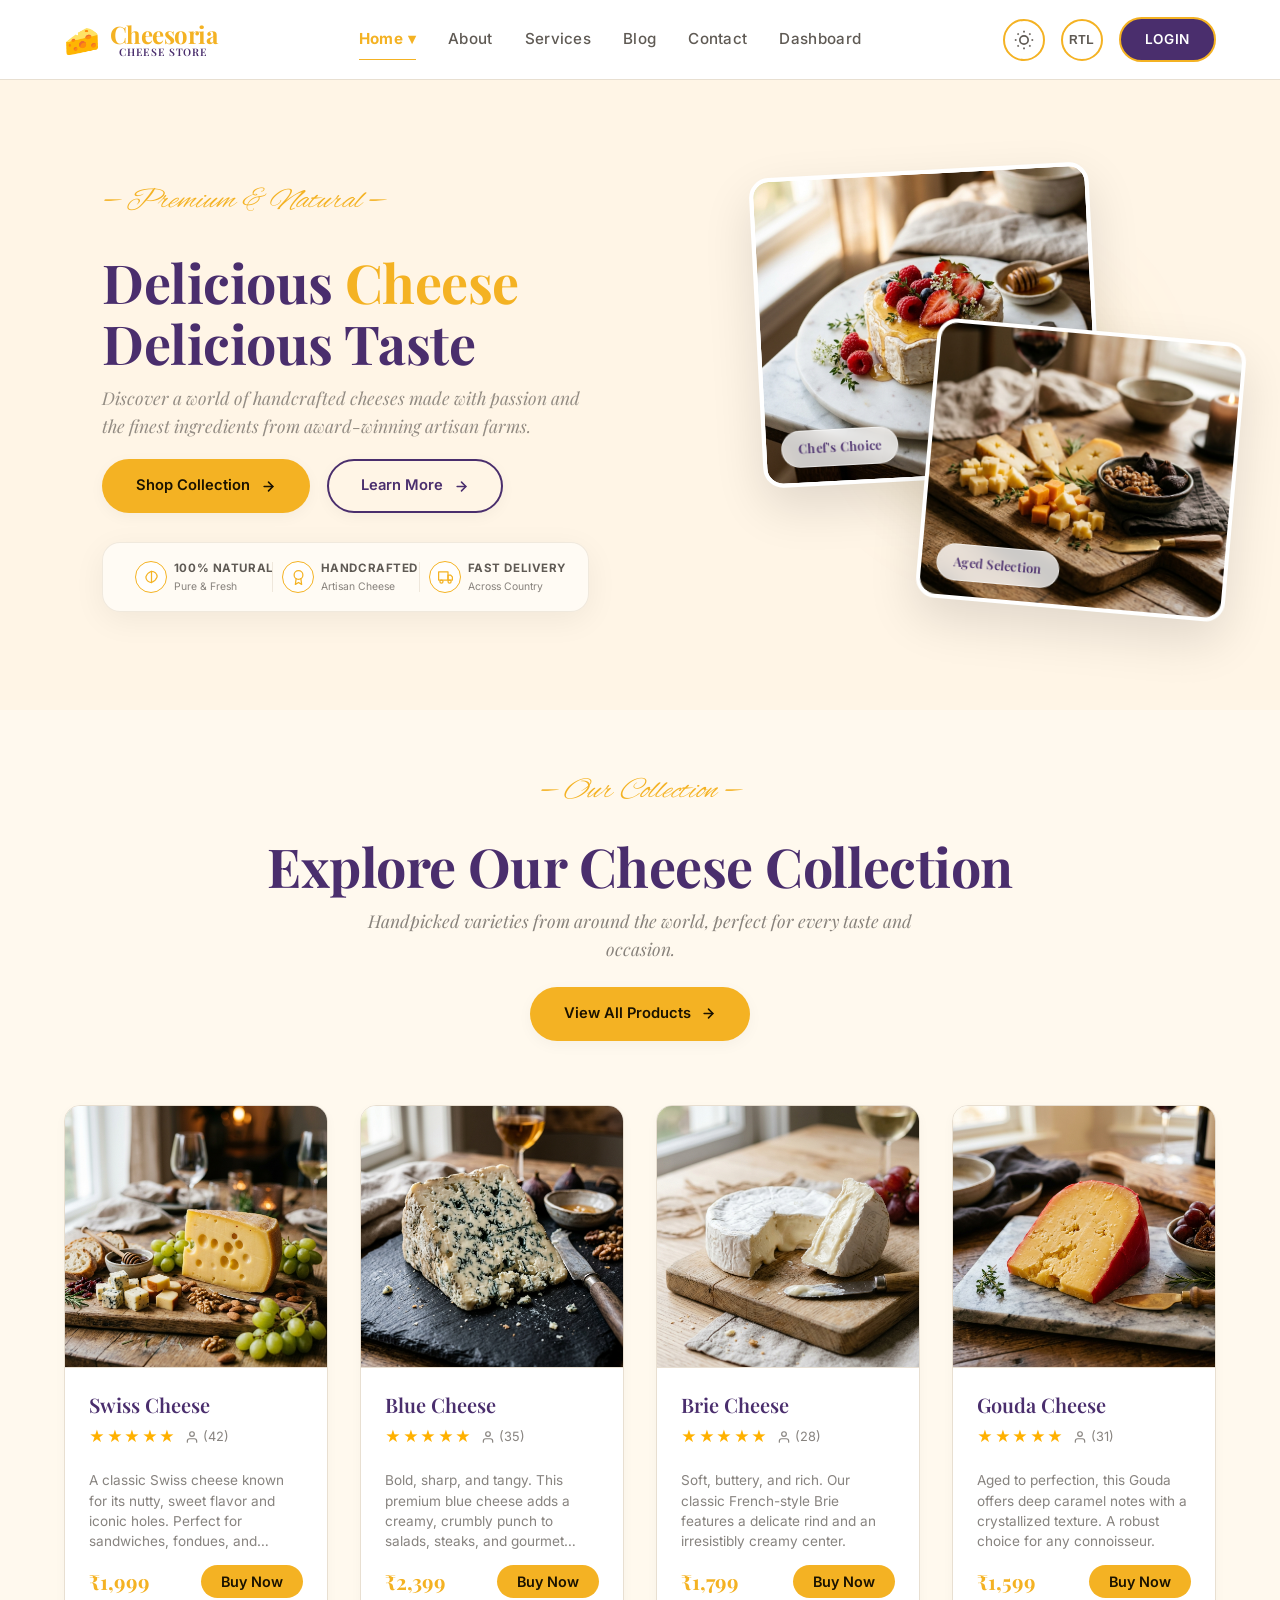
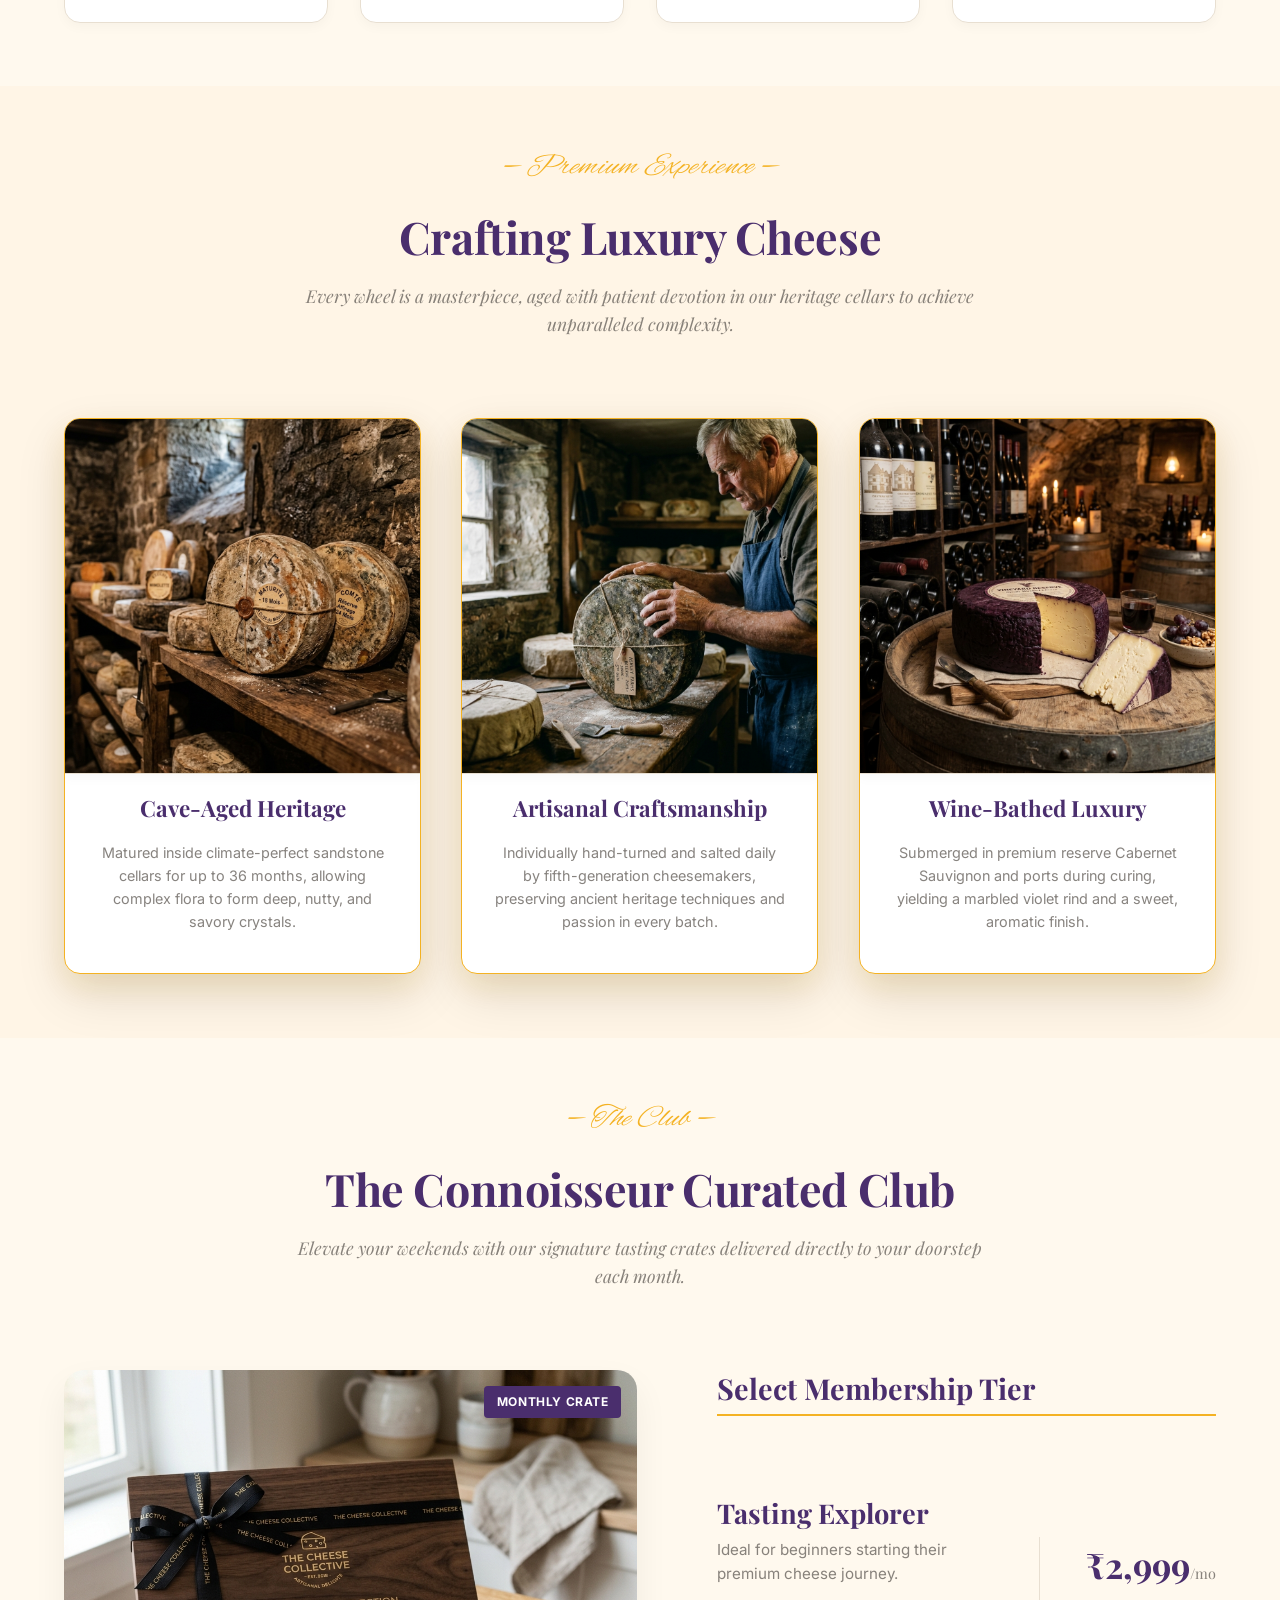
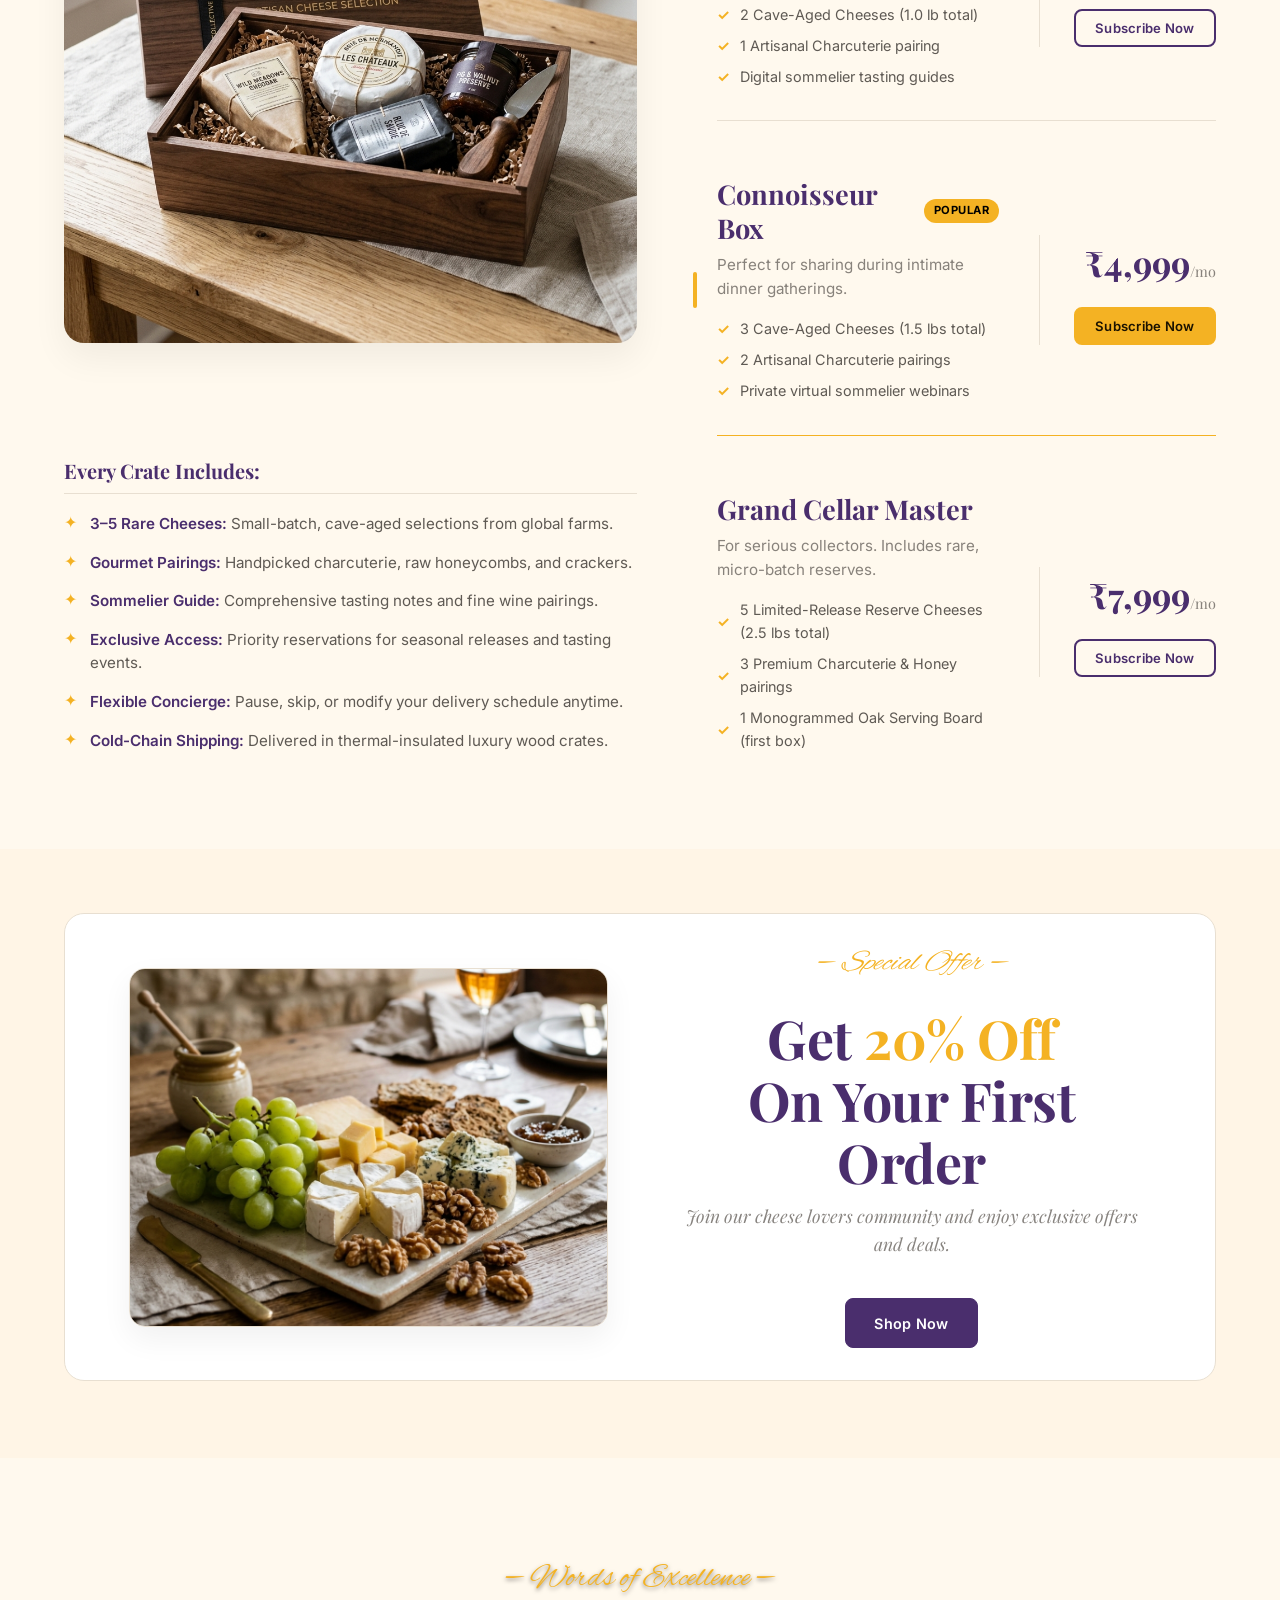
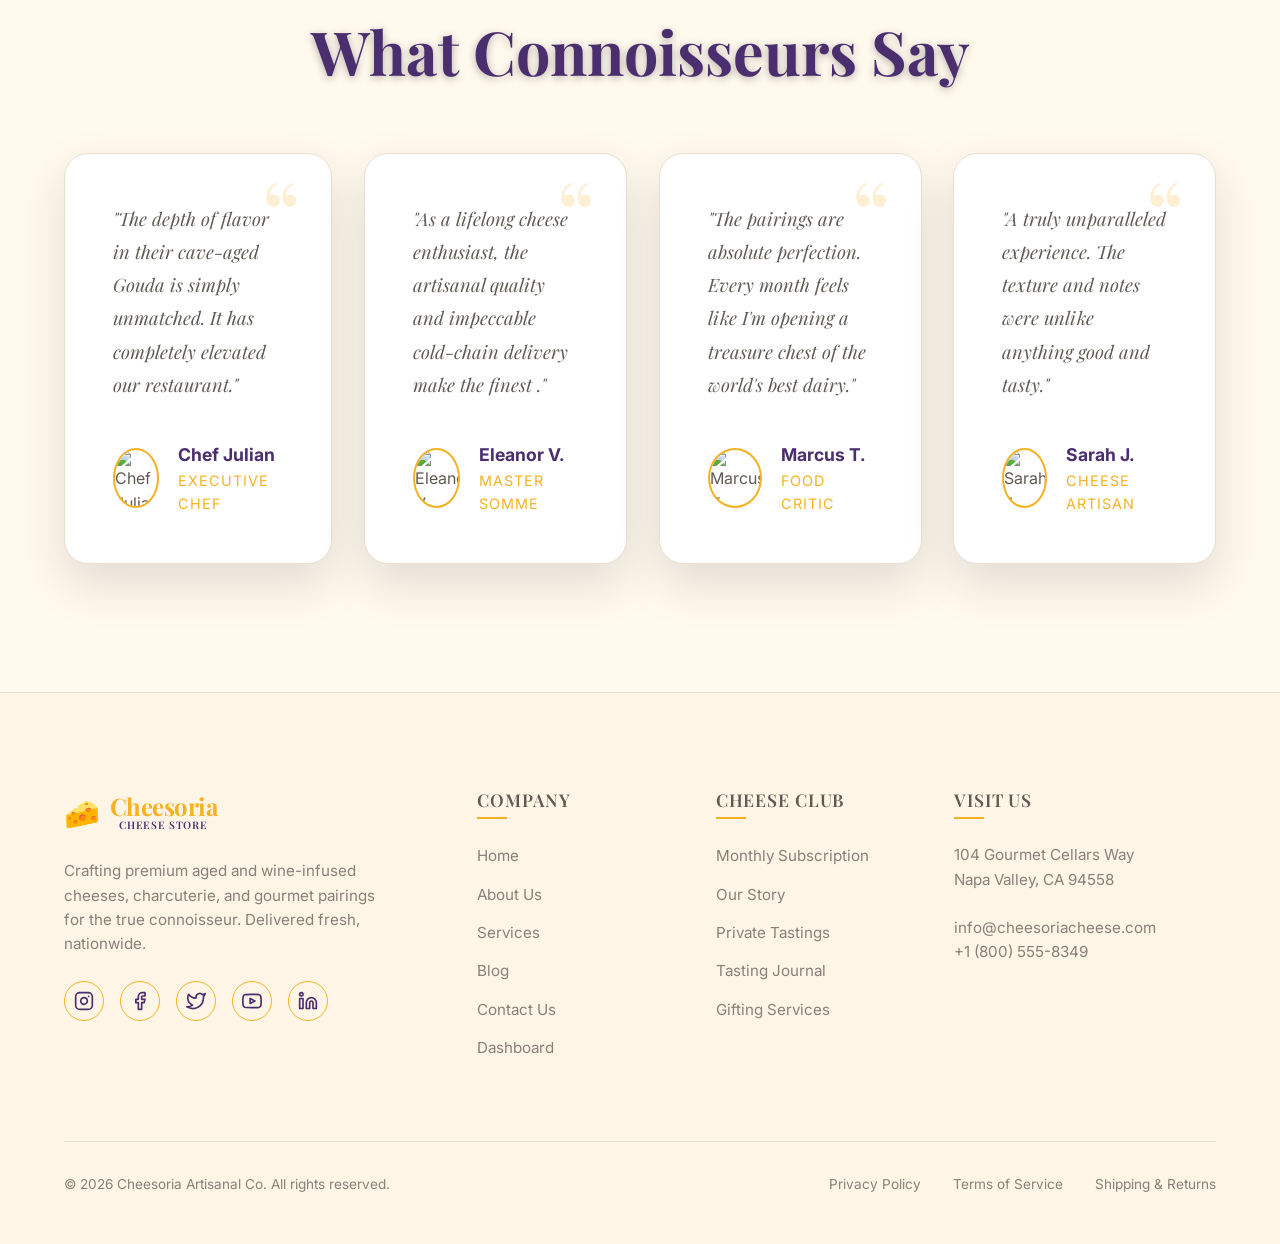
==== commit a0c1785f: "updated files" ====
--- a/index.html
+++ b/index.html
@@ -260,7 +260,7 @@
       </div>
     </section>
     <!-- SECTION 3: THE PREMIUM CHEESE EXPERIENCE -->
-    <section id="premium-experience" class="section-light-bg premium-bg-section">
+    <section id="premium-experience" class="section-primary-bg premium-bg-section">
       <!-- Translucent Overlay to align with background color Hex in Dark/Light Modes -->
       <div class="section-overlay premium-overlay"></div>
       
@@ -303,7 +303,7 @@
     </section>
 
     <!-- SECTION 4: MONTHLY TASTING CLUB (Subscription) -->
-    <section id="club" class="section-primary-bg">
+    <section id="club" class="section-light-bg">
       <div class="container">
         
         <!-- Centered Header Section -->
@@ -404,7 +404,7 @@
     </section>
 
     <!-- SECTION 5: SPECIAL OFFER BANNER -->
-    <section id="special-offer" class="section-light-bg">
+    <section id="special-offer" class="section-primary-bg">
       <div class="container">
         <div class="offer-banner-grid scroll-reveal">
           <!-- Left: Image -->
--- a/css/index.css
+++ b/css/index.css
@@ -1151,8 +1151,8 @@
 }
 
 /* Inline styles extracted from index.html */
-.premium-bg-section { background-image: url('../assets/oak_wood_bg.png'); background-size: cover; background-position: center; background-attachment: fixed; position: relative; }
-.premium-overlay { position: absolute; top:0; left:0; width:100%; height:100%; background: light-dark(rgba(255,249,238,0.94), rgba(23,20,17,0.94)); z-index:1; }
+.premium-bg-section { background-color: var(--bg-primary-theme); background-image: none; position: relative; }
+.premium-overlay { display: none; }
 .premium-container { position: relative; z-index: 5; }
 .btn-full-width { width: 100%; }
 .pairings-bg-section { background-image: url('../assets/slate_gold_bg.png'); background-size: cover; background-position: center; background-attachment: fixed; position: relative; }
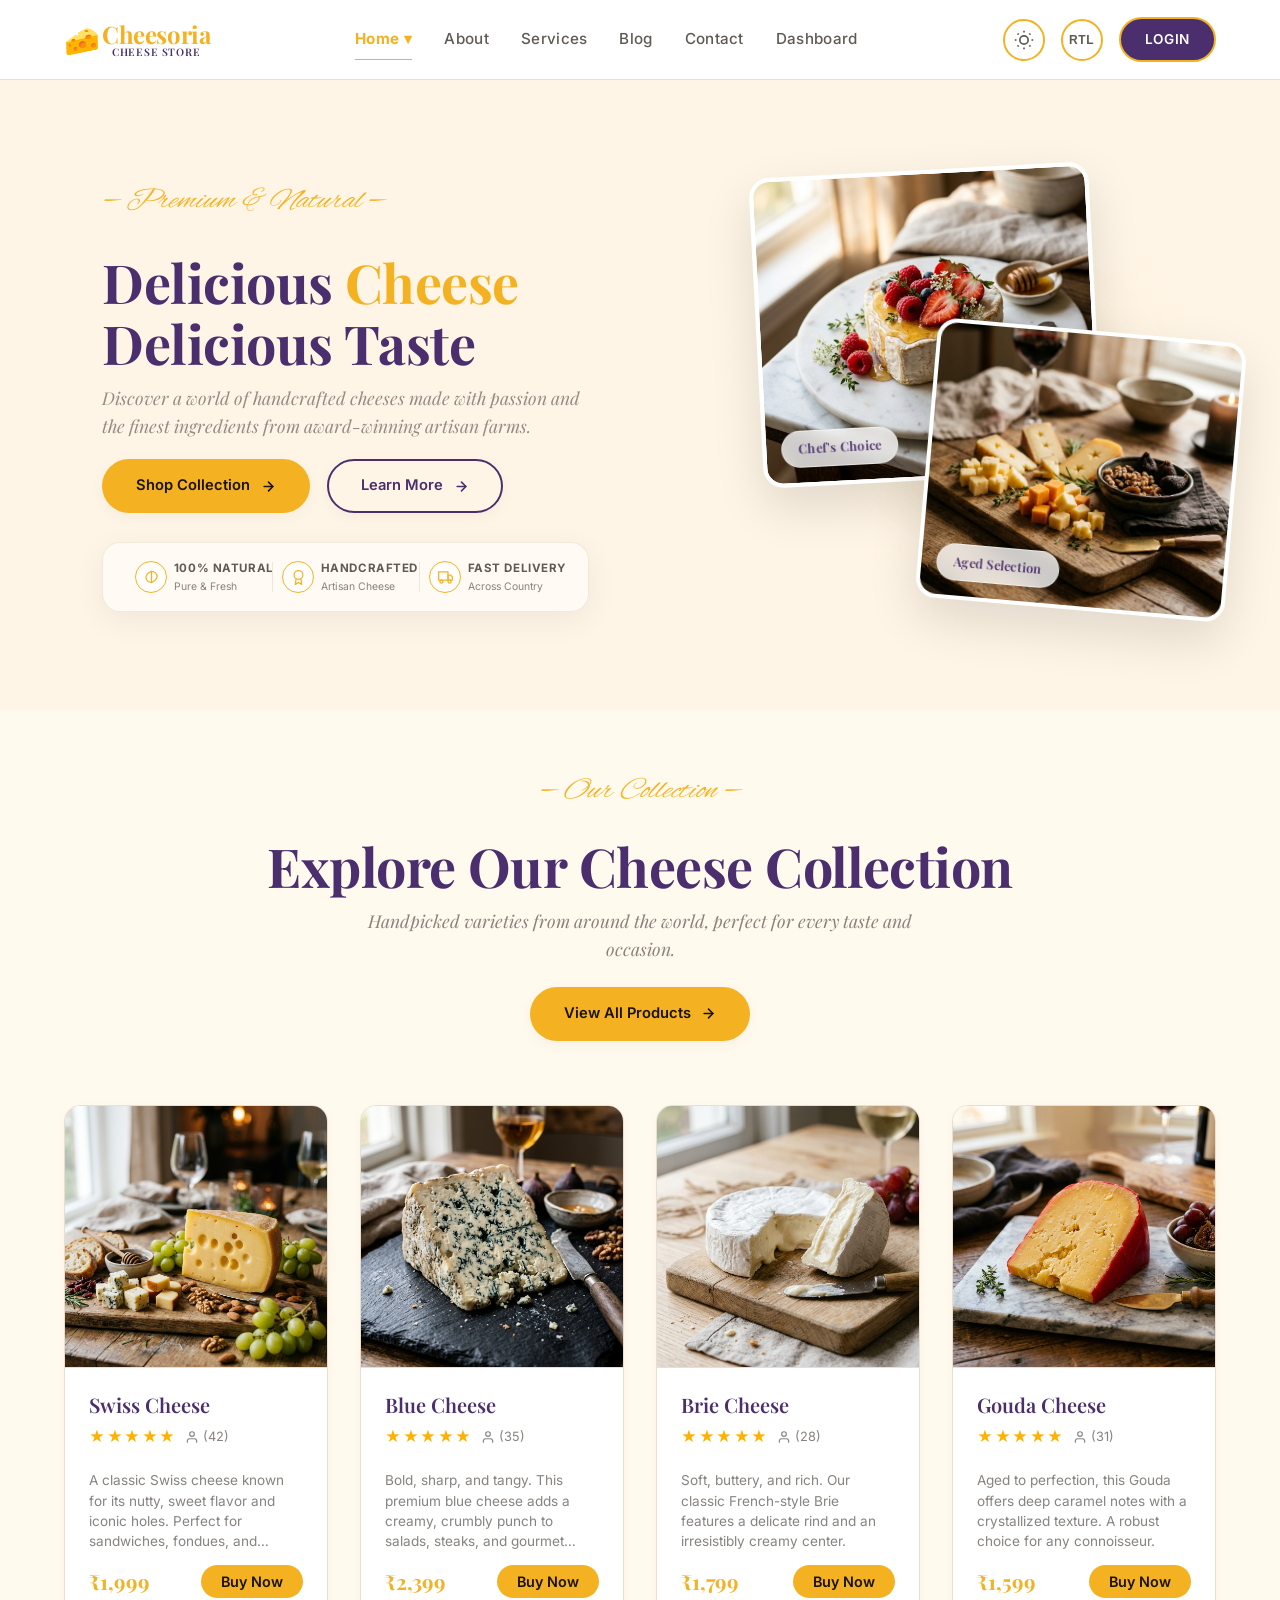
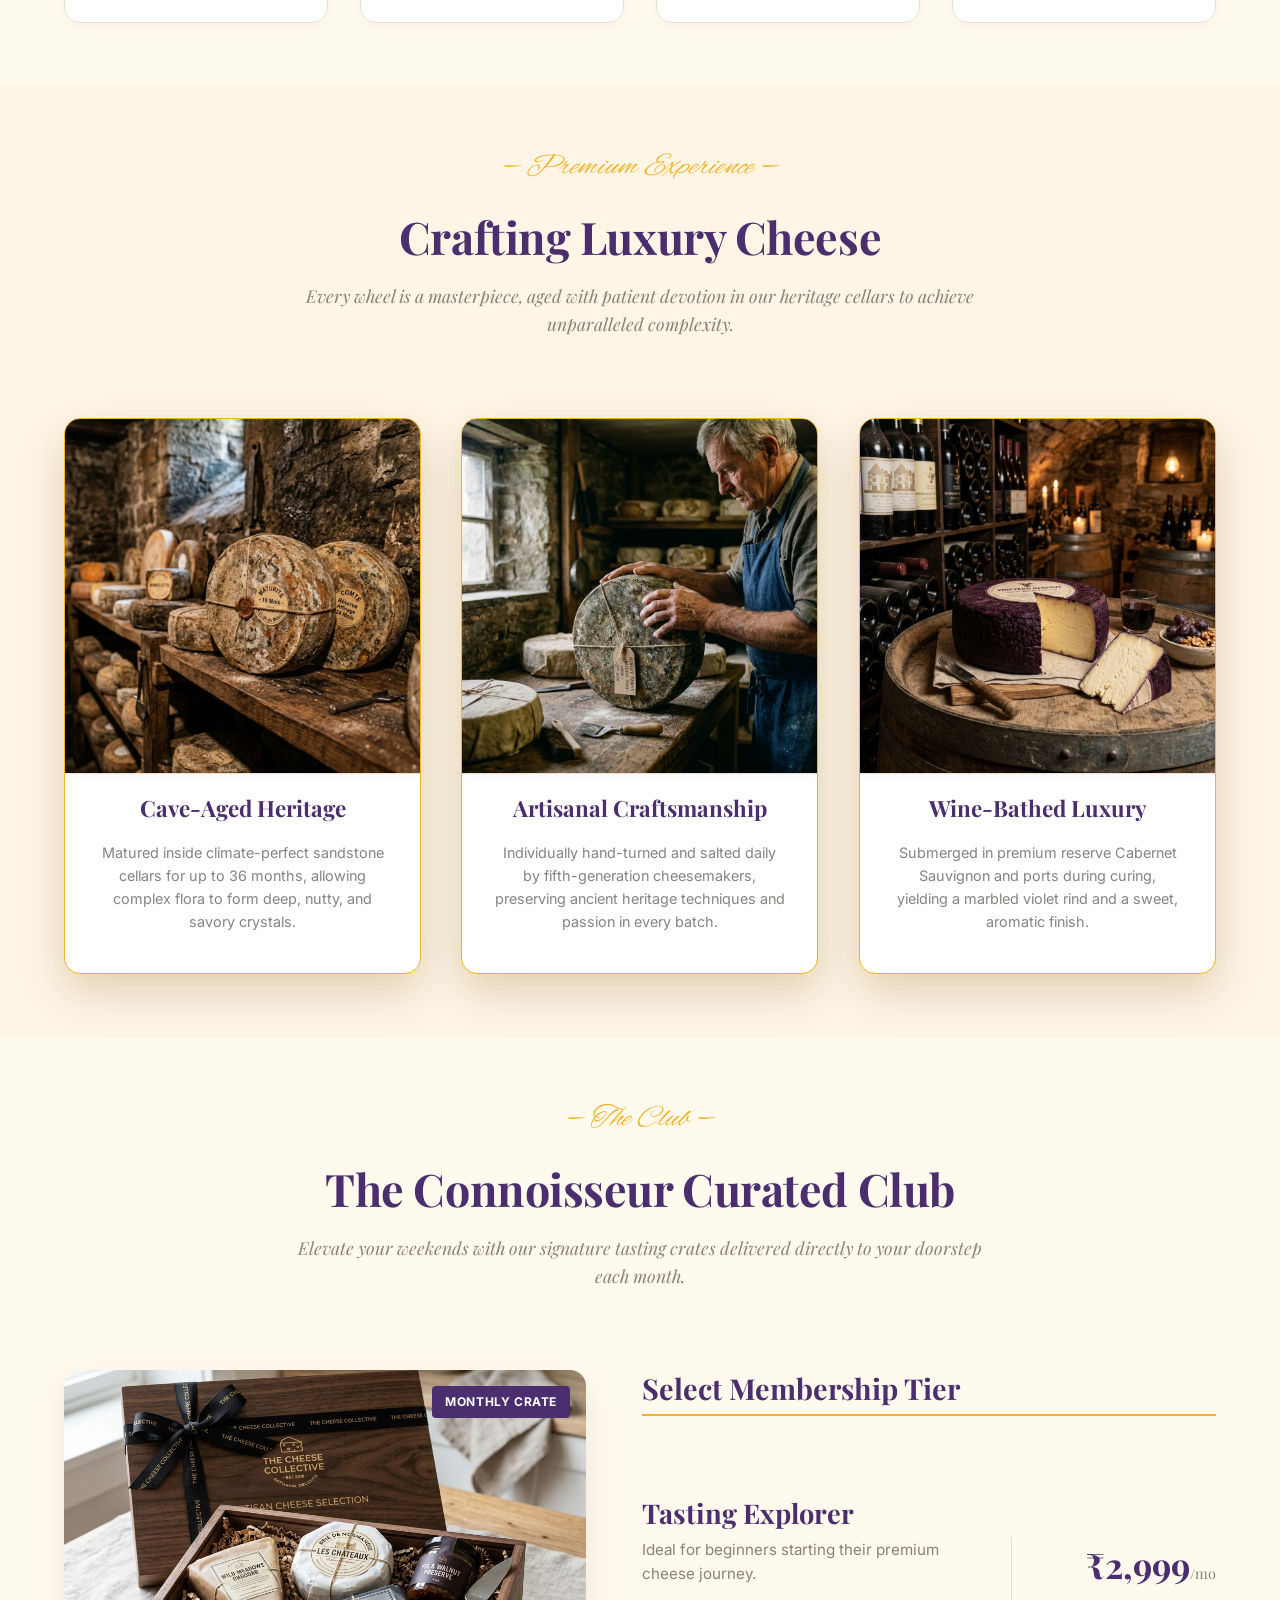
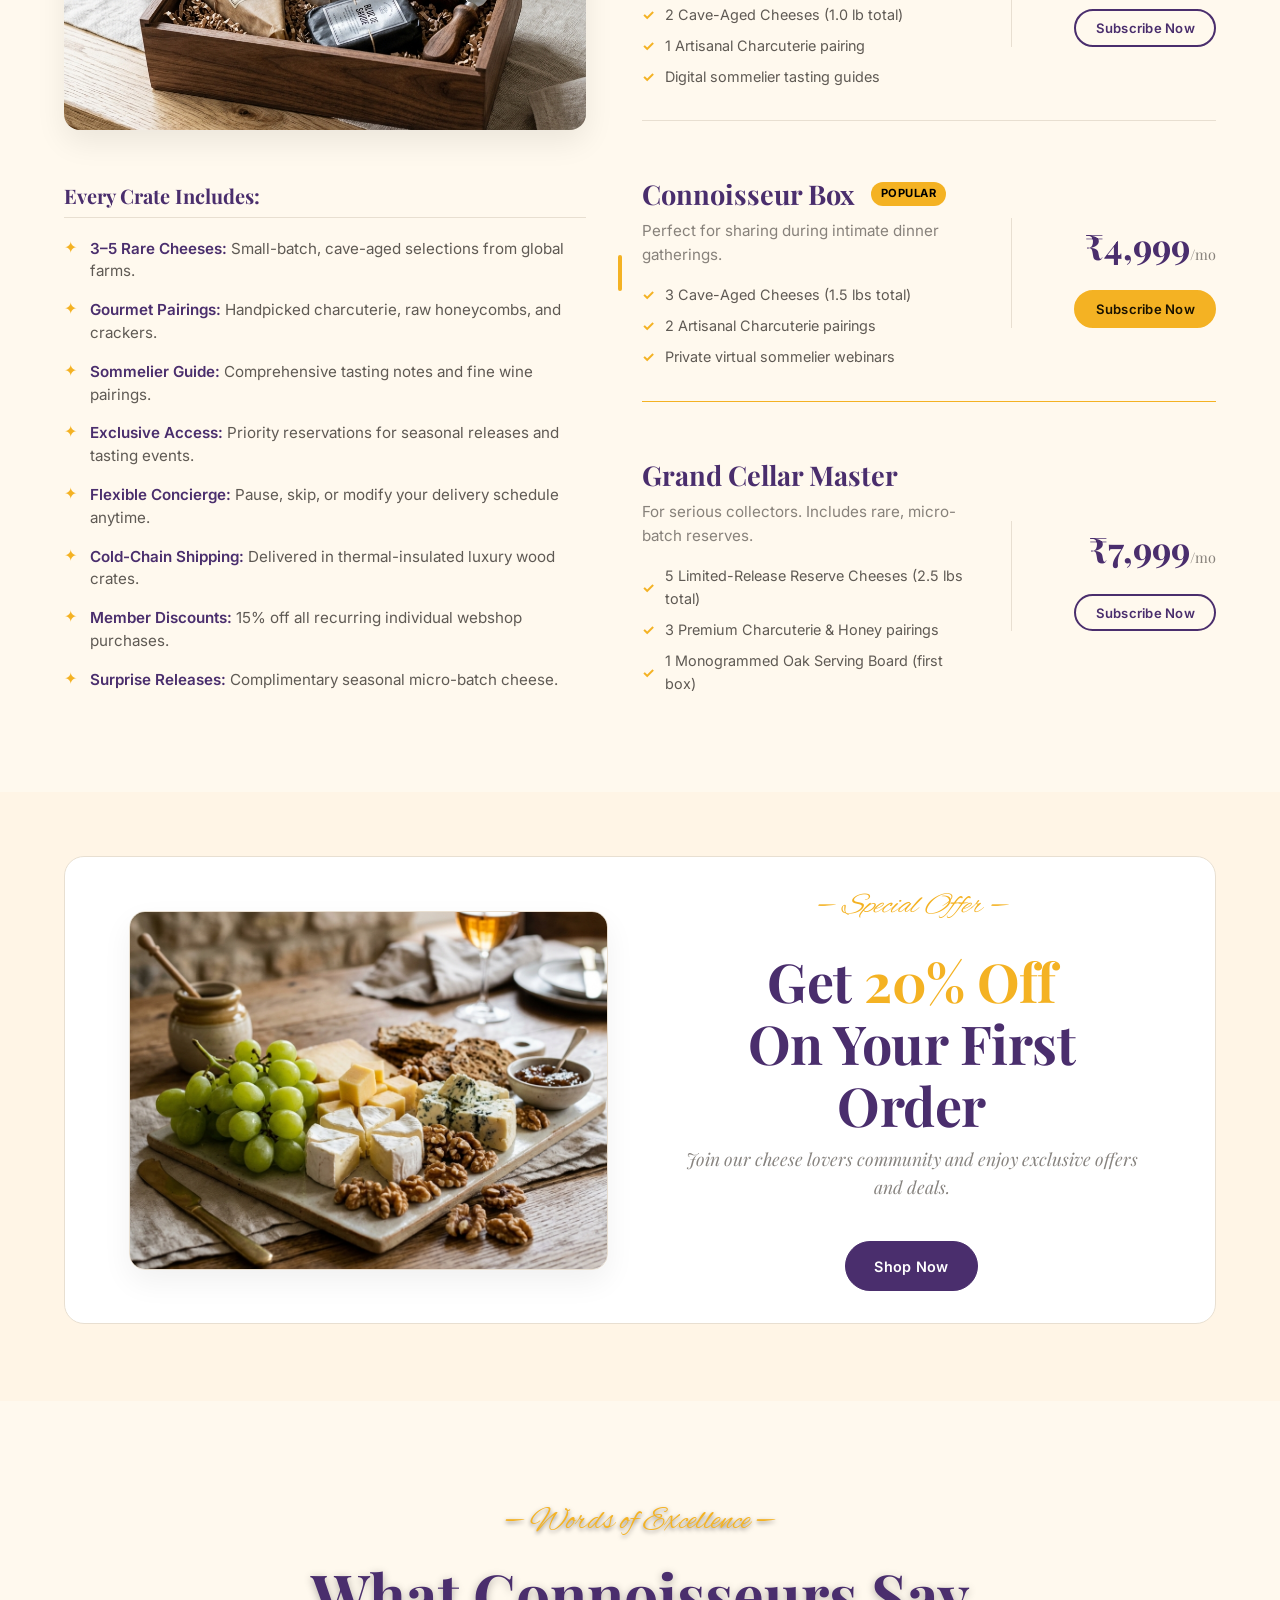
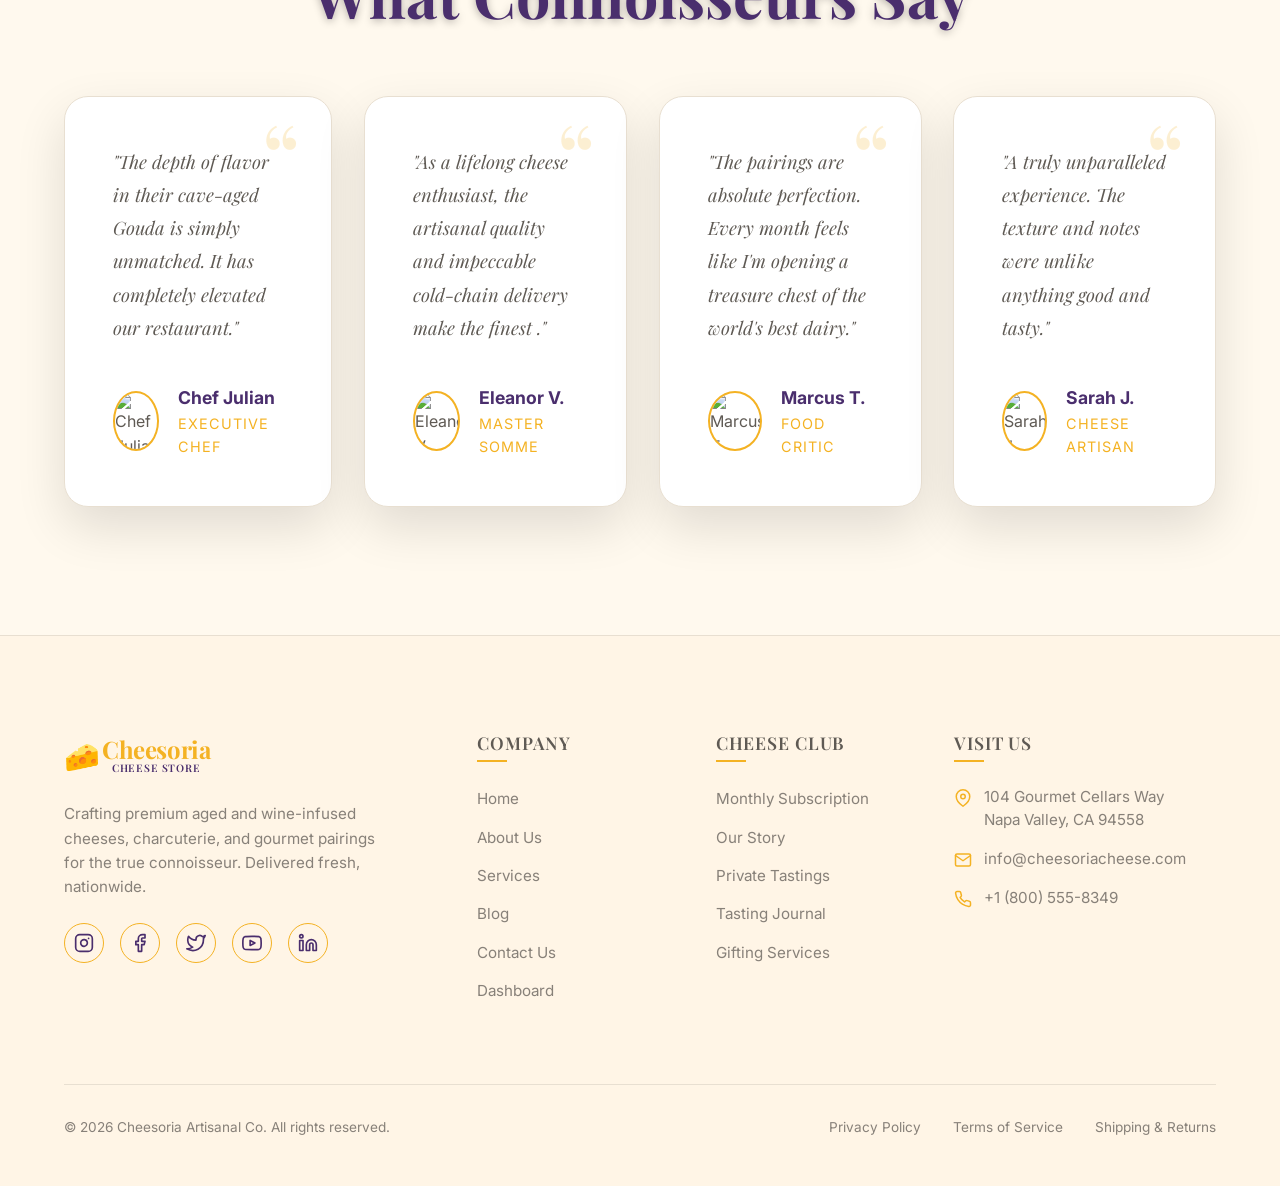
==== commit 8caedbfe: "updated files" ====
--- a/index.html
+++ b/index.html
@@ -331,6 +331,8 @@
                 <li><span class="perk-bullet">✦</span> <span><strong>Exclusive Access:</strong> Priority reservations for seasonal releases and tasting events.</span></li>
                 <li><span class="perk-bullet">✦</span> <span><strong>Flexible Concierge:</strong> Pause, skip, or modify your delivery schedule anytime.</span></li>
                 <li><span class="perk-bullet">✦</span> <span><strong>Cold-Chain Shipping:</strong> Delivered in thermal-insulated luxury wood crates.</span></li>
+                <li><span class="perk-bullet">✦</span> <span><strong>Member Discounts:</strong> 15% off all recurring individual webshop purchases.</span></li>
+                <li><span class="perk-bullet">✦</span> <span><strong>Surprise Releases:</strong> Complimentary seasonal micro-batch cheese.</span></li>
               </ul>
             </div>
           </div>
--- a/css/global.css
+++ b/css/global.css
@@ -116,6 +116,7 @@
   display: inline-flex;
   align-items: center;
   justify-content: center;
+  gap: 0.5em;
   padding: 0.78rem 1.8rem;
   font-family: 'Inter', sans-serif;
   font-weight: 600;
--- a/css/navbar.css
+++ b/css/navbar.css
@@ -30,7 +30,7 @@
 .navbar-logo {
   display: flex;
   align-items: center;
-  gap: 0.6rem;
+  gap: 0.15rem;
   font-family: 'Playfair Display', serif;
   font-weight: 700;
   font-size: 1.6rem;
@@ -119,41 +119,44 @@
 .menu-item.dropdown .dropdown-menu {
   position: absolute;
   top: 100%;
-  left: 50%;
-  transform: translateX(-50%) translateY(15px);
+  left: 0;
+  transform: translateY(10px);
   background: var(--glass-bg);
   border: 1px solid var(--glass-border);
   backdrop-filter: var(--glass-blur);
   -webkit-backdrop-filter: var(--glass-blur);
   list-style: none;
-  min-width: 220px;
+  width: max-content;
+  min-width: 110px;
   opacity: 0;
   visibility: hidden;
   transition: var(--transition-smooth);
-  padding: 0.8rem 0;
+  padding: 0.4rem 0;
   box-shadow: var(--shadow-lg);
   border-radius: 12px;
   z-index: 100;
+  margin-top: 6px;
 }
 
 .menu-item.dropdown:hover .dropdown-menu {
   opacity: 1;
   visibility: visible;
-  transform: translateX(-50%) translateY(0);
+  transform: translateY(0);
 }
 
 .dropdown-link {
   display: block;
-  padding: 0.6rem 1.5rem;
+  padding: 0.5rem 1rem;
   font-size: 0.9rem;
   color: var(--text-main);
   transition: var(--transition-fast);
+  white-space: nowrap;
 }
 
 .dropdown-link:hover {
   background: color-mix(in srgb, var(--primary) 10%, transparent);
   color: var(--secondary);
-  padding-left: 1.8rem;
+  padding-left: 1.2rem;
 }
 
 /* Dark mode visibility fixes for dropdown */
@@ -367,7 +370,7 @@
   font-weight: 700;
   background: color-mix(in srgb, var(--primary) 18%, transparent);
   border-left: 3px solid var(--primary);
-  padding-left: 1.8rem;
+  padding-left: 1.2rem;
 }
 
 .drawer-link.active {
@@ -426,15 +429,15 @@
 /* RTL Layout shifts */
 html[dir="rtl"] .menu-item.dropdown .dropdown-menu {
   left: auto;
-  right: 50%;
-  transform: translateX(50%) translateY(15px);
+  right: 0;
+  transform: translateY(10px);
 }
 
 html[dir="rtl"] .menu-item.dropdown:hover .dropdown-menu {
-  transform: translateX(50%) translateY(0);
+  transform: translateY(0);
 }
 
 html[dir="rtl"] .dropdown-link:hover {
-  padding-left: 1.5rem;
-  padding-right: 1.8rem;
-}
+  padding-left: 1rem;
+  padding-right: 1.2rem;
+}
--- a/css/footer.css
+++ b/css/footer.css
@@ -25,7 +25,7 @@
 .footer-logo {
   display: flex;
   align-items: center;
-  gap: 0.6rem;
+  gap: 0.15rem;
   font-family: 'Playfair Display', serif;
   font-weight: 700;
   font-size: 1.6rem;
@@ -112,10 +112,53 @@
   padding-right: 5px;
 }
 
-.contact-info {
+.footer-contact-list {
+  display: flex;
+  flex-direction: column;
+  gap: 1rem;
+}
+
+.footer-contact-item {
+  display: flex;
+  align-items: flex-start;
+  gap: 0.75rem;
   font-size: 0.95rem;
   color: var(--text-muted);
-  line-height: 1.6;
+  line-height: 1.5;
+  text-align: left;
+}
+
+html[dir="rtl"] .footer-contact-item {
+  text-align: right;
+}
+
+.footer-contact-icon {
+  flex-shrink: 0;
+  width: 18px;
+  height: 18px;
+  margin-top: 3px;
+  color: var(--primary);
+  transition: var(--transition-fast);
+}
+
+.footer-contact-item:hover .footer-contact-icon {
+  color: var(--secondary);
+  transform: translateY(-1px);
+}
+
+.contact-info-text {
+  color: var(--text-muted);
+  line-height: 1.5;
+}
+
+.footer-contact-link {
+  color: var(--text-muted);
+  text-decoration: none;
+  transition: var(--transition-fast);
+}
+
+.footer-contact-link:hover {
+  color: var(--primary);
 }
 
 /* Bottom Row */
@@ -186,6 +229,17 @@
     color: var(--primary);
   }
 
+  .footer-contact-list {
+    align-items: center;
+    width: 100%;
+  }
+
+  .footer-contact-item {
+    justify-content: center;
+    width: 100%;
+    max-width: 280px;
+  }
+
   .footer-bottom {
     flex-direction: column;
     text-align: center;
@@ -204,6 +258,10 @@
     text-align: center;
   }
 
+  .footer-contact-item {
+    max-width: 260px;
+  }
+
   .footer-bottom-links {
     flex-wrap: wrap;
     gap: 1rem;
--- a/css/index.css
+++ b/css/index.css
@@ -541,6 +541,9 @@
   display: flex;
   align-items: center;
   justify-content: space-between;
+  gap: 0.5rem;
+  width: 100%;
+  box-sizing: border-box;
 }
 
 .product-price {
@@ -548,6 +551,8 @@
   font-weight: 700;
   color: var(--primary); /* Gold in both modes */
   font-family: 'Playfair Display', serif;
+  flex-shrink: 0;
+  white-space: nowrap;
 }
 
 /* Buy Now Button */
@@ -563,6 +568,9 @@
   cursor: pointer;
   transition: var(--transition-fast);
   white-space: nowrap;
+  flex-shrink: 0;
+  text-align: center;
+  min-width: 95px;
 }
 
 html[data-theme="dark"] .btn-buy-now {
@@ -667,6 +675,7 @@
   background-color: light-dark(var(--secondary), var(--primary));
   color: light-dark(#ffffff, #000000);
   border: 1.5px solid light-dark(var(--secondary), var(--primary));
+  border-radius: 50px;
 }
 
 .btn-offer:hover {
@@ -775,18 +784,20 @@
    ========================================================================== */
 .club-grid {
   display: grid;
-  grid-template-columns: 1.15fr 1fr;
-  gap: 5rem;
-  align-items: stretch;
+  grid-template-columns: 1fr 1fr;
+  gap: 3.5rem;
+  align-items: start;
 }
 
 .club-showcase {
   display: flex;
   flex-direction: column;
-  align-items: center;
-  text-align: center;
-  justify-content: space-between;
+  align-items: flex-start;
+  text-align: left;
+  justify-content: flex-start;
+  gap: 1.5rem;
   height: 100%;
+  width: 100%;
 }
 
 .section-header .club-title::after {
@@ -812,8 +823,8 @@
 }
 
 .crate-perks {
-  margin-top: 2rem;
-  padding: 2rem 0;
+  margin-top: 1.8rem;
+  padding: 0;
   text-align: left;
   width: 100%;
   max-width: 100%;
@@ -860,16 +871,19 @@
   position: relative;
   width: 100%;
   max-width: 100%;
-  border-radius: 20px;
+  height: 350px;
+  border-radius: 16px;
   overflow: hidden;
   border: none;
-  box-shadow: 0 15px 35px rgba(0, 0, 0, 0.06);
+  box-shadow: 0 12px 30px rgba(0, 0, 0, 0.08);
   background: transparent;
 }
 
 .club-box-img {
   width: 100%;
-  height: auto;
+  height: 100%;
+  object-fit: cover;
+  object-position: center;
   transition: var(--transition-smooth);
 }
 
@@ -1048,6 +1062,11 @@
   font-size: 0.9rem;
   font-weight: 400;
   color: var(--text-muted);
+}
+
+/* Subscribe button pill shape matching Learn More button */
+.pricing-row .btn {
+  border-radius: 50px;
 }
 
 
@@ -1354,8 +1373,11 @@
   .row-action-box { align-items: flex-start; border-left: none; border-top: 1px solid var(--border-color); padding-left: 0; padding-top: 1.5rem; width: 100%; }
   html[dir="rtl"] .row-action-box { border-right: none; padding-right: 0; align-items: flex-start; }
   
-  .premium-grid, .club-grid { grid-template-columns: 1fr; gap: 3.5rem; }
-  .club-showcase { margin-top: 0; }
+  .premium-grid { grid-template-columns: 1fr; gap: 3.5rem; }
+  .club-grid { grid-template-columns: 1fr; gap: 2rem; }
+  .club-showcase { align-items: center; text-align: center; gap: 1.2rem; margin-top: 0; width: 100%; height: auto; }
+  .club-box-wrapper { width: 100%; max-width: 100%; height: 250px; }
+  .crate-perks { margin-top: 1.2rem; padding-top: 0; text-align: left; width: 100%; }
   .pairings-grid { grid-template-columns: 1fr; }
   .premium-title, .club-title, .pairings-title { font-size: 2.2rem; }
   
@@ -1388,9 +1410,12 @@
   .product-grid { grid-template-columns: repeat(2, 1fr); }
   .offer-banner-grid { grid-template-columns: 1fr; gap: 3rem; padding: 2rem; }
   
-  .premium-grid, .club-grid { grid-template-columns: 1fr; gap: 3.5rem; }
+  .premium-grid { grid-template-columns: 1fr; gap: 3.5rem; }
   .premium-title { font-size: 2.8rem; text-align: center; }
-  .club-showcase { margin-top: 0; }
+  .club-grid { grid-template-columns: 1fr; gap: 2.5rem; }
+  .club-showcase { align-items: center; text-align: center; gap: 1.5rem; max-width: 600px; margin: 0 auto; height: auto; }
+  .club-box-wrapper { width: 100%; max-width: 100%; height: 360px; }
+  .crate-perks { margin-top: 1.5rem; padding-top: 0; text-align: left; width: 100%; }
   .pairings-grid { grid-template-columns: repeat(2, 1fr); }
   
   .pricing-row { grid-template-columns: 1fr; gap: 1.5rem; padding: 1.5rem 0; }
@@ -1427,11 +1452,21 @@
   
   .product-footer { gap: 1rem; }
   .btn-buy-now { padding: 0.6rem 1.2rem; font-size: 0.85rem; }
+  
+  /* Club Section: Desktop (1024px - 1280px) */
+  .club-grid { grid-template-columns: 1fr 1.1fr; gap: 2.5rem; align-items: start; }
+  .club-showcase { align-items: flex-start; text-align: left; gap: 1.2rem; height: 100%; }
+  .club-box-wrapper { width: 100%; max-width: 100%; height: 330px; }
+  .crate-perks { margin-top: 1.6rem; padding-top: 0; text-align: left; }
 }
 
 /* Large: > 1280px */
 @media (min-width: 1280px) {
   .hero-grid { gap: 5.5rem; }
+  .club-grid { grid-template-columns: 1fr 1.1fr; gap: 3.5rem; align-items: start; }
+  .club-showcase { align-items: flex-start; text-align: left; gap: 1.5rem; height: 100%; }
+  .club-box-wrapper { width: 100%; max-width: 100%; height: 360px; }
+  .crate-perks { margin-top: 1.8rem; padding-top: 0; }
 }
 
 /* ==========================================================================
--- a/css/home1.css
+++ b/css/home1.css
@@ -546,6 +546,15 @@
   margin-left: 0.2rem;
 }
 
+/* Order Wheel button pill shape matching All Selections button & white hover text */
+.sig-buy-btn {
+  border-radius: 50px;
+}
+
+.sig-buy-btn:hover {
+  color: #ffffff !important;
+}
+
 /* ==========================================================================
    4. EDITORIAL PHOTOGRAPHY MOSAIC
    ========================================================================== */
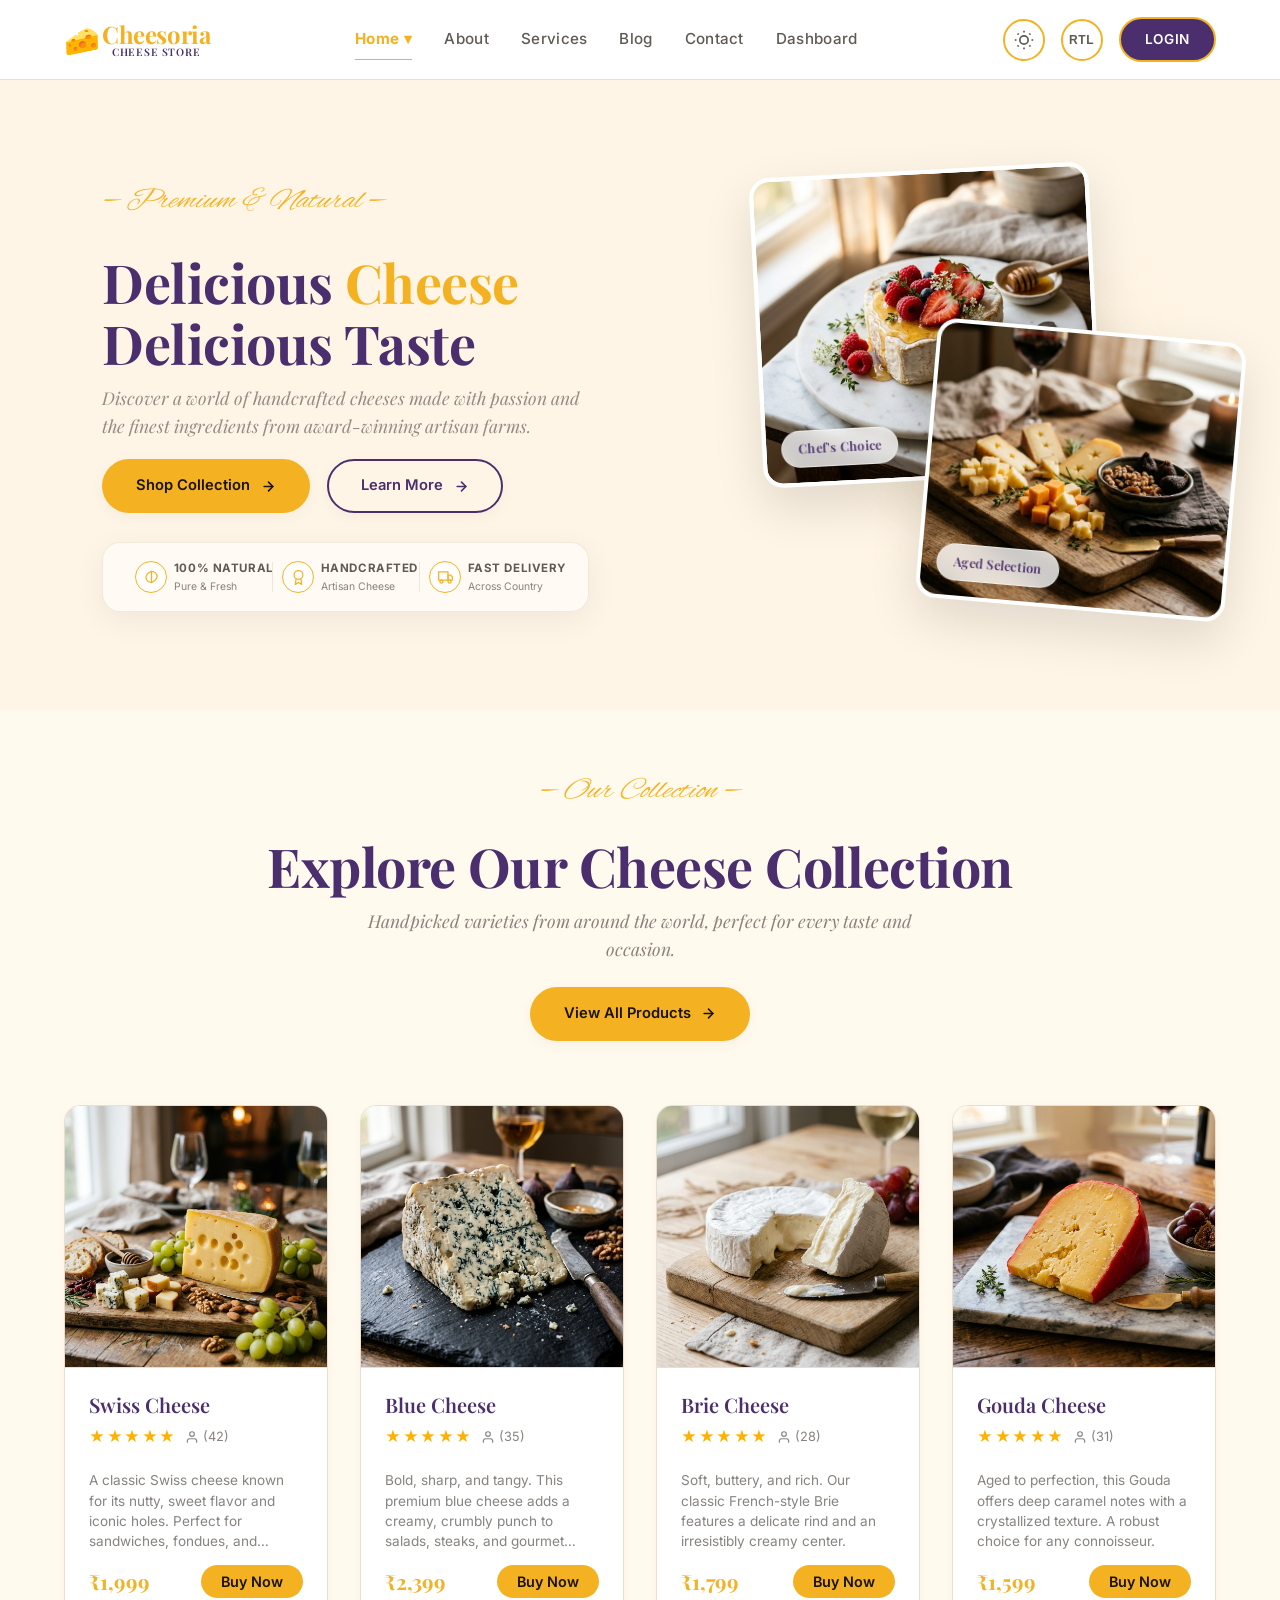
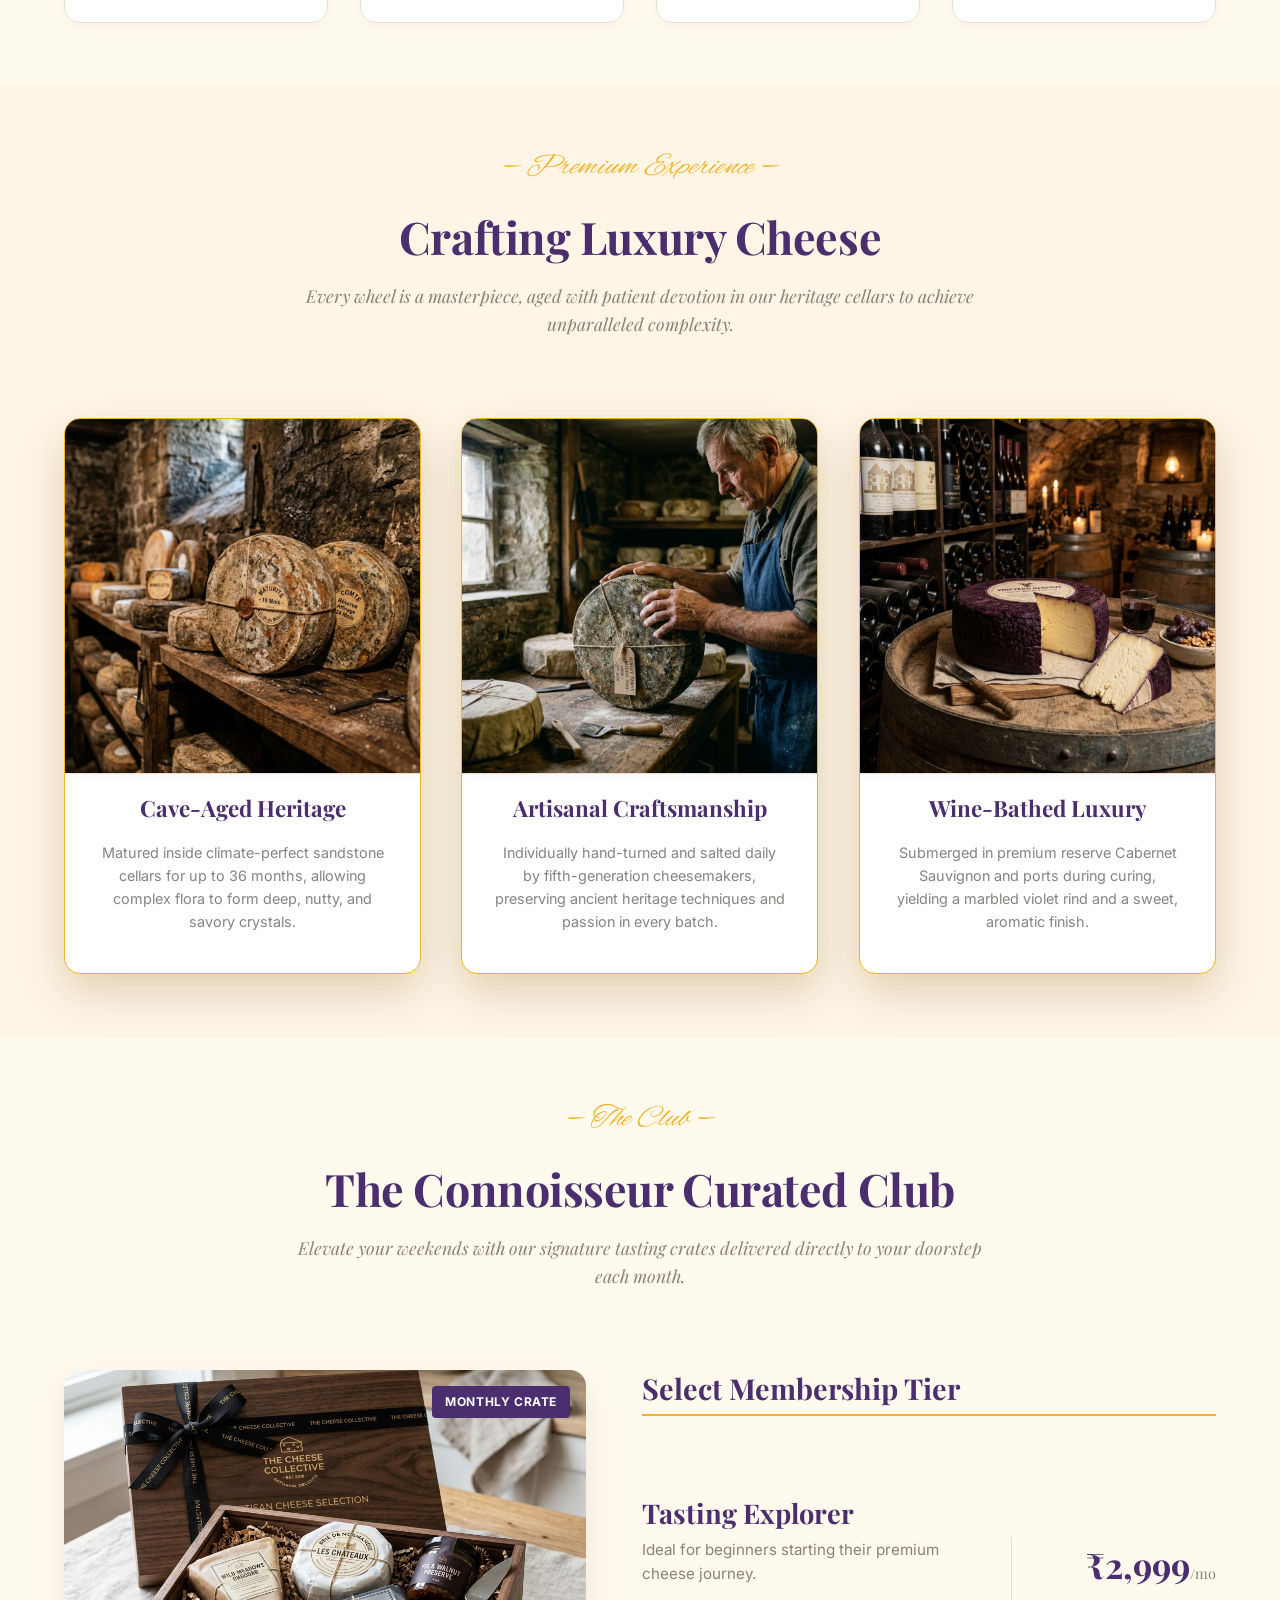
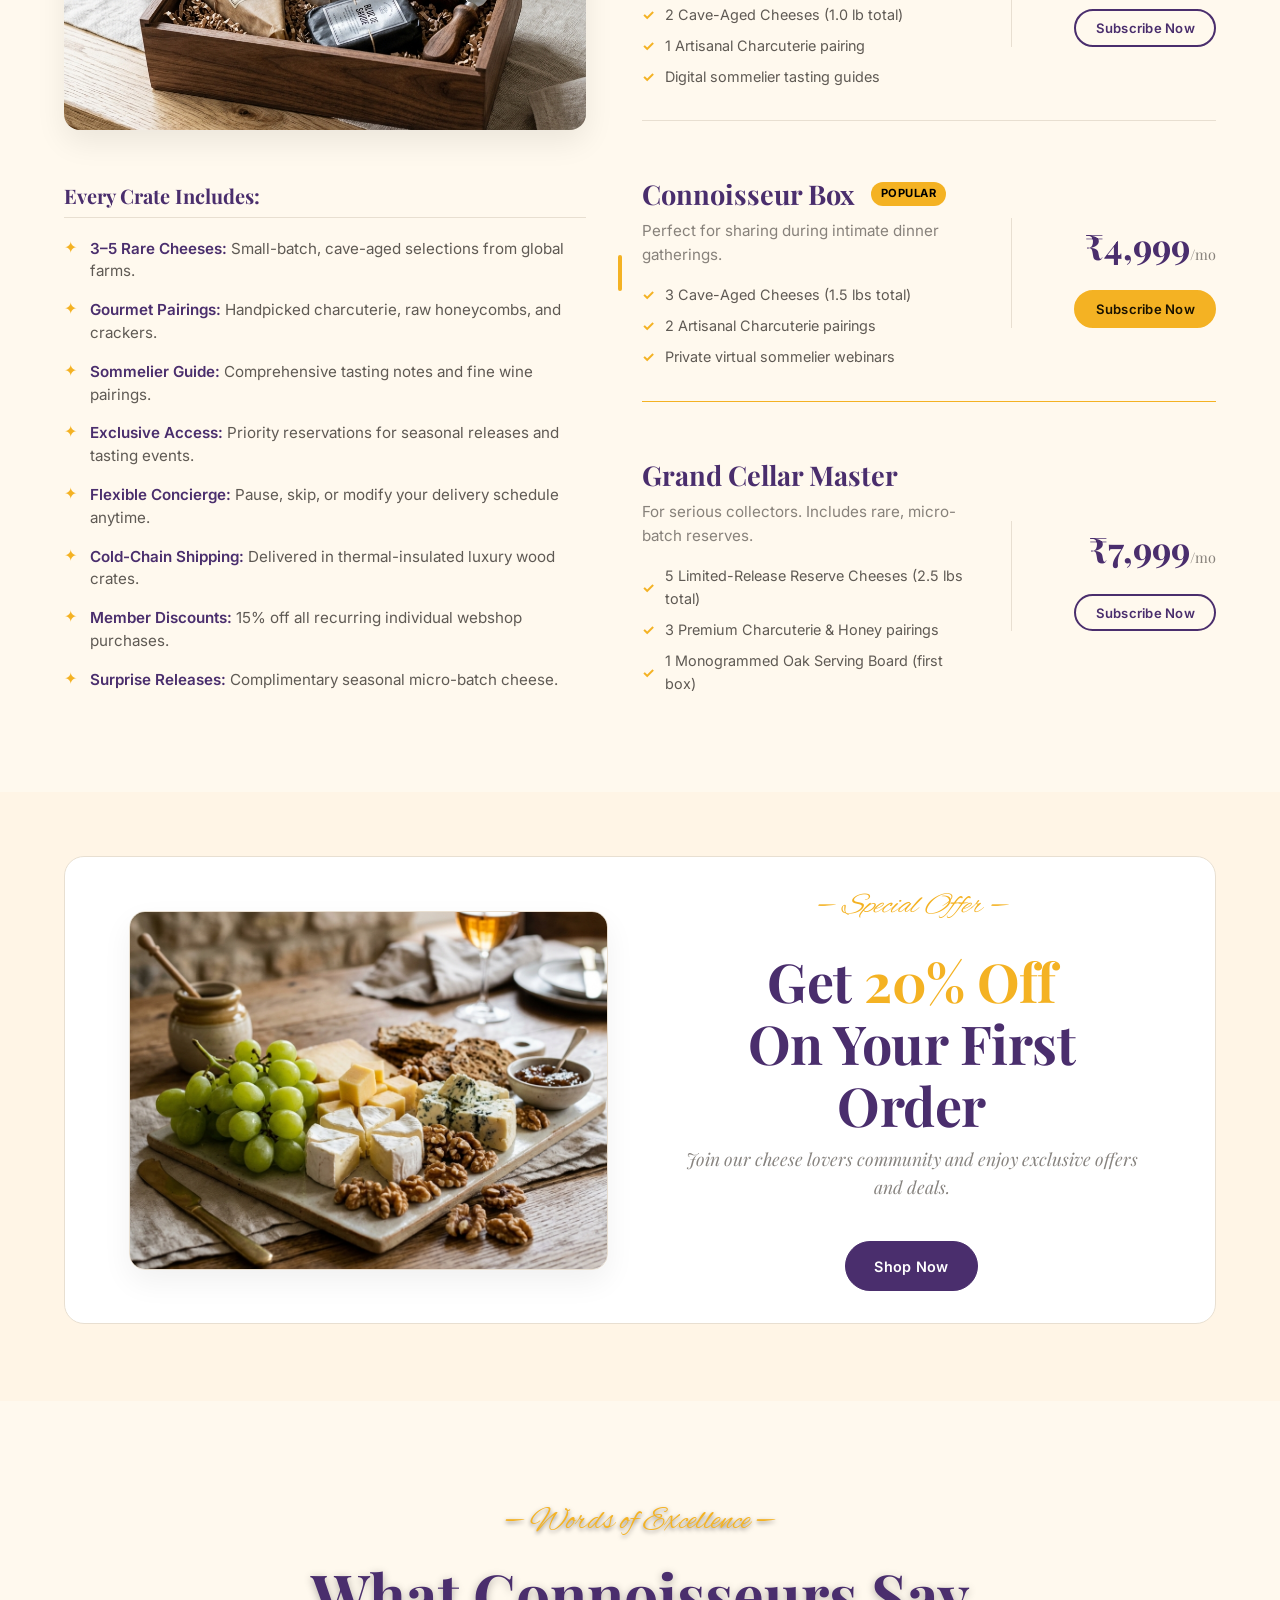
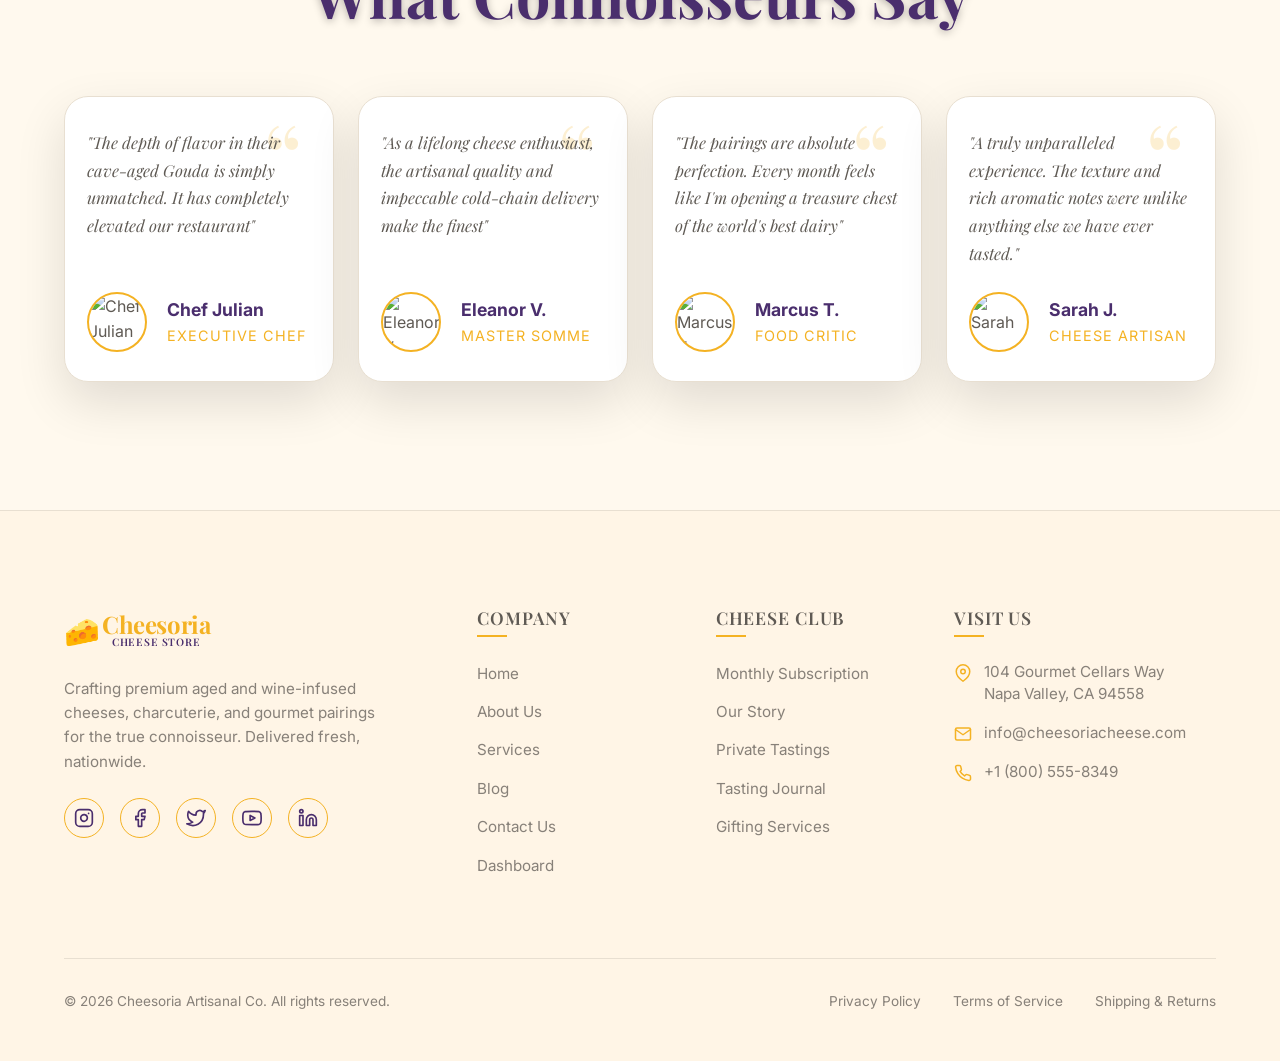
==== commit bbcf17b8: "updated fies" ====
--- a/index.html
+++ b/index.html
@@ -442,7 +442,7 @@
           <!-- Testimonial 1 -->
           <div class="testimonial-card scroll-reveal delay-1">
             <div class="quote-icon">“</div>
-            <p class="testimonial-text">"The depth of flavor in their cave-aged Gouda is simply unmatched. It has completely elevated our restaurant."</p>
+            <p class="testimonial-text">"The depth of flavor in their cave-aged Gouda is simply unmatched. It has completely elevated our restaurant"</p>
             <div class="testimonial-author">
               <div class="author-avatar"><img src="https://i.pravatar.cc/150?img=11" alt="Chef Julian"></div>
               <div class="author-info">
@@ -455,7 +455,7 @@
           <!-- Testimonial 2 -->
           <div class="testimonial-card scroll-reveal delay-2">
             <div class="quote-icon">“</div>
-            <p class="testimonial-text">"As a lifelong cheese enthusiast, the artisanal quality and impeccable cold-chain delivery make the finest ."</p>
+            <p class="testimonial-text">"As a lifelong cheese enthusiast, the artisanal quality and impeccable cold-chain delivery make the finest"</p>
             <div class="testimonial-author">
               <div class="author-avatar"><img src="https://i.pravatar.cc/150?img=5" alt="Eleanor V."></div>
               <div class="author-info">
@@ -468,7 +468,7 @@
           <!-- Testimonial 3 -->
           <div class="testimonial-card scroll-reveal delay-3">
             <div class="quote-icon">“</div>
-            <p class="testimonial-text">"The pairings are absolute perfection. Every month feels like I'm opening a treasure chest of the world's best dairy."</p>
+            <p class="testimonial-text">"The pairings are absolute perfection. Every month feels like I'm opening a treasure chest of the world's best dairy"</p>
             <div class="testimonial-author">
               <div class="author-avatar"><img src="https://i.pravatar.cc/150?img=33" alt="Marcus T."></div>
               <div class="author-info">
@@ -481,7 +481,7 @@
           <!-- Testimonial 4 -->
           <div class="testimonial-card scroll-reveal delay-4">
             <div class="quote-icon">“</div>
-            <p class="testimonial-text">"A truly unparalleled experience. The texture and notes were unlike anything good and tasty."</p>
+            <p class="testimonial-text">"A truly unparalleled experience. The texture and rich aromatic notes were unlike anything else we have ever tasted."</p>
             <div class="testimonial-author">
               <div class="author-avatar"><img src="https://i.pravatar.cc/150?img=44" alt="Sarah J."></div>
               <div class="author-info">
--- a/css/index.css
+++ b/css/index.css
@@ -1469,6 +1469,143 @@
   .crate-perks { margin-top: 1.8rem; padding-top: 0; }
 }
 
+/* Nest Hub & Nest Hub Max Specific Display Optimization (1024px Viewport) */
+@media (min-width: 1020px) and (max-width: 1028px), (width: 1024px) and (height: 600px) {
+  /* Crafting Luxury Cheese Section - 3 Cards Alignment & 1-Line Headings */
+  .premium-grid {
+    grid-template-columns: repeat(3, 1fr) !important;
+    gap: 1.2rem !important;
+    align-items: stretch !important;
+  }
+  .premium-card {
+    display: flex !important;
+    flex-direction: column !important;
+    justify-content: flex-start !important;
+    height: 100% !important;
+    padding: 1.5rem 1rem !important;
+    gap: 0.6rem !important;
+  }
+  .premium-card-media {
+    width: calc(100% + 2rem) !important;
+    margin-left: -1rem !important;
+    margin-right: -1rem !important;
+    margin-top: -1.5rem !important;
+  }
+  .premium-card-title {
+    font-size: 1.05rem !important;
+    line-height: 1.3 !important;
+    white-space: nowrap !important;
+    display: flex !important;
+    align-items: center !important;
+    justify-content: center !important;
+    text-align: center !important;
+    max-width: 100% !important;
+    margin: 0 auto !important;
+  }
+  .premium-card-text {
+    font-size: 0.82rem !important;
+    line-height: 1.45 !important;
+  }
+
+  /* Club Section */
+  .club-grid {
+    grid-template-columns: 1fr 1.05fr !important;
+    gap: 1.8rem !important;
+    align-items: flex-start !important;
+  }
+  .club-showcase {
+    gap: 0.6rem !important;
+    justify-content: flex-start !important;
+    height: auto !important;
+  }
+  .club-box-wrapper {
+    width: 100% !important;
+    max-width: 100% !important;
+    height: 210px !important;
+  }
+  .crate-perks {
+    margin-top: 0.6rem !important;
+    padding-top: 0 !important;
+  }
+  .perks-heading {
+    font-size: 1.1rem !important;
+    margin-bottom: 0.5rem !important;
+    padding-bottom: 0.3rem !important;
+  }
+  .perks-list {
+    gap: 0.5rem !important;
+  }
+  .perks-list li {
+    font-size: 0.84rem !important;
+    line-height: 1.35 !important;
+    gap: 0.5rem !important;
+  }
+
+  /* Compact right pricing column so it matches left side height on Nest Hub */
+  .club-pricing {
+    gap: 0.8rem !important;
+  }
+  .club-pricing-title {
+    font-size: 1.4rem !important;
+    margin-bottom: 0.4rem !important;
+    padding-bottom: 0.3rem !important;
+  }
+  .club-rows-container {
+    gap: 0.5rem !important;
+  }
+  .pricing-row {
+    grid-template-columns: 1.5fr 1fr !important;
+    gap: 1rem !important;
+    padding: 0.75rem 0 !important;
+  }
+  .tier-name {
+    font-size: 1.05rem !important;
+  }
+  .tier-desc {
+    font-size: 0.8rem !important;
+    margin-bottom: 0.3rem !important;
+  }
+  .tier-features-list {
+    gap: 0.2rem !important;
+  }
+  .tier-features-list li {
+    font-size: 0.78rem !important;
+  }
+  .tier-price {
+    font-size: 1.25rem !important;
+  }
+  .btn-sm {
+    padding: 0.4rem 0.8rem !important;
+    font-size: 0.8rem !important;
+  }
+}
+
+/* Nest Hub Max Specific Display Optimization (1280px x 800px Viewport) */
+@media (min-width: 1275px) and (max-width: 1285px), (width: 1280px) and (height: 800px) {
+  /* Words of Excellence (Testimonials) Section - 5-Line Paragraph Alignment across all 4 Cards */
+  .testimonial-grid {
+    grid-template-columns: repeat(4, 1fr) !important;
+    gap: 1.5rem !important;
+    align-items: stretch !important;
+  }
+  .testimonial-card {
+    display: flex !important;
+    flex-direction: column !important;
+    justify-content: space-between !important;
+    height: 100% !important;
+    padding: 2rem 1.4rem 1.8rem 1.4rem !important;
+  }
+  .testimonial-text {
+    font-size: 1.02rem !important;
+    line-height: 1.7 !important;
+    min-height: 8.5em !important; /* Ensures exact 5-line paragraph height across all 4 cards */
+    margin-bottom: 1.5rem !important;
+  }
+  .testimonial-author {
+    margin-top: auto !important;
+  }
+}
+
 /* ==========================================================================
    HERO RTL OVERFLOW FIX (index.html & home1.html)
    ========================================================================== */
--- a/css/home1.css
+++ b/css/home1.css
@@ -1053,6 +1053,7 @@
   padding: 1.8rem;
   display: flex;
   flex-direction: column;
+  justify-content: space-between;
   flex-grow: 1;
 }
 
@@ -1061,12 +1062,16 @@
   font-weight: 700;
   margin-bottom: 0.6rem;
   line-height: 1.3;
+  min-height: 2.6em;
+  display: flex;
+  align-items: center;
 }
 
 .make-desc {
   font-size: 0.88rem;
   color: var(--text-muted);
   line-height: 1.6;
+  min-height: 4.8em;
 }
 
 .step-card {
@@ -1663,6 +1668,7 @@
   .make-info {
     display: flex;
     flex-direction: column;
+    justify-content: space-between;
     flex-grow: 1;
     padding: 1.3rem 0.9rem;
   }
@@ -1673,11 +1679,98 @@
     letter-spacing: -0.015em;
     min-height: 2.6rem;
     margin-bottom: 0.6rem;
+    display: flex;
+    align-items: center;
   }
 
   .make-desc {
     font-size: 0.82rem;
     line-height: 1.5;
+    min-height: 4.5em;
+  }
+}
+
+/* Nest Hub Specific Display Optimization (1024px x 600px Viewport) */
+@media (min-width: 1020px) and (max-width: 1028px), (width: 1024px) and (height: 600px) {
+  .make-cheese-grid {
+    grid-template-columns: repeat(4, 1fr) !important;
+    gap: 0.8rem !important;
+    align-items: stretch !important;
+  }
+  .make-step-card {
+    height: 100% !important;
+    display: flex !important;
+    flex-direction: column !important;
+    justify-content: flex-start !important;
+  }
+  .make-media {
+    height: 180px !important;
+    width: 100% !important;
+  }
+  .make-info {
+    display: flex !important;
+    flex-direction: column !important;
+    justify-content: flex-start !important;
+    flex-grow: 1 !important;
+    padding: 1.1rem 0.75rem !important;
+  }
+  .make-title {
+    font-size: 0.96rem !important;
+    line-height: 1.25 !important;
+    letter-spacing: -0.015em !important;
+    height: 2.5rem !important;
+    min-height: 2.5rem !important;
+    margin-bottom: 0.5rem !important;
+    display: flex !important;
+    align-items: center !important;
+  }
+  .make-desc {
+    font-size: 0.8rem !important;
+    line-height: 1.45 !important;
+    height: 8.7em !important;
+    min-height: 8.7em !important; /* Locks exact 6-line paragraph height across all 4 cards */
+    margin-bottom: 0 !important;
+    display: block !important;
+    overflow: hidden !important;
+  }
+}
+
+/* Nest Hub Max Specific Display Optimization (1280px x 800px Viewport) */
+@media (min-width: 1275px) and (max-width: 1285px), (width: 1280px) and (height: 800px) {
+  .make-cheese-grid {
+    grid-template-columns: repeat(4, 1fr) !important;
+    gap: 1rem !important;
+    align-items: stretch !important;
+  }
+  .make-step-card {
+    height: 100% !important;
+    display: flex !important;
+    flex-direction: column !important;
+  }
+  .make-info {
+    display: flex !important;
+    flex-direction: column !important;
+    justify-content: flex-start !important;
+    flex-grow: 1 !important;
+    padding: 1.3rem 0.9rem !important;
+  }
+  .make-title {
+    font-size: 1.02rem !important;
+    line-height: 1.25 !important;
+    letter-spacing: -0.015em !important;
+    min-height: 2.6rem !important;
+    margin-bottom: 0.6rem !important;
+    display: flex !important;
+    align-items: center !important;
+  }
+  .make-desc {
+    font-size: 0.82rem !important;
+    line-height: 1.5 !important;
+    min-height: 7.5em !important; /* Locks exact 5-line paragraph height across all 4 cards */
+    margin-bottom: 0 !important;
+  }
+  .make-step-card:nth-child(4) .make-desc {
+    word-spacing: 0.03em !important;
   }
 }
 
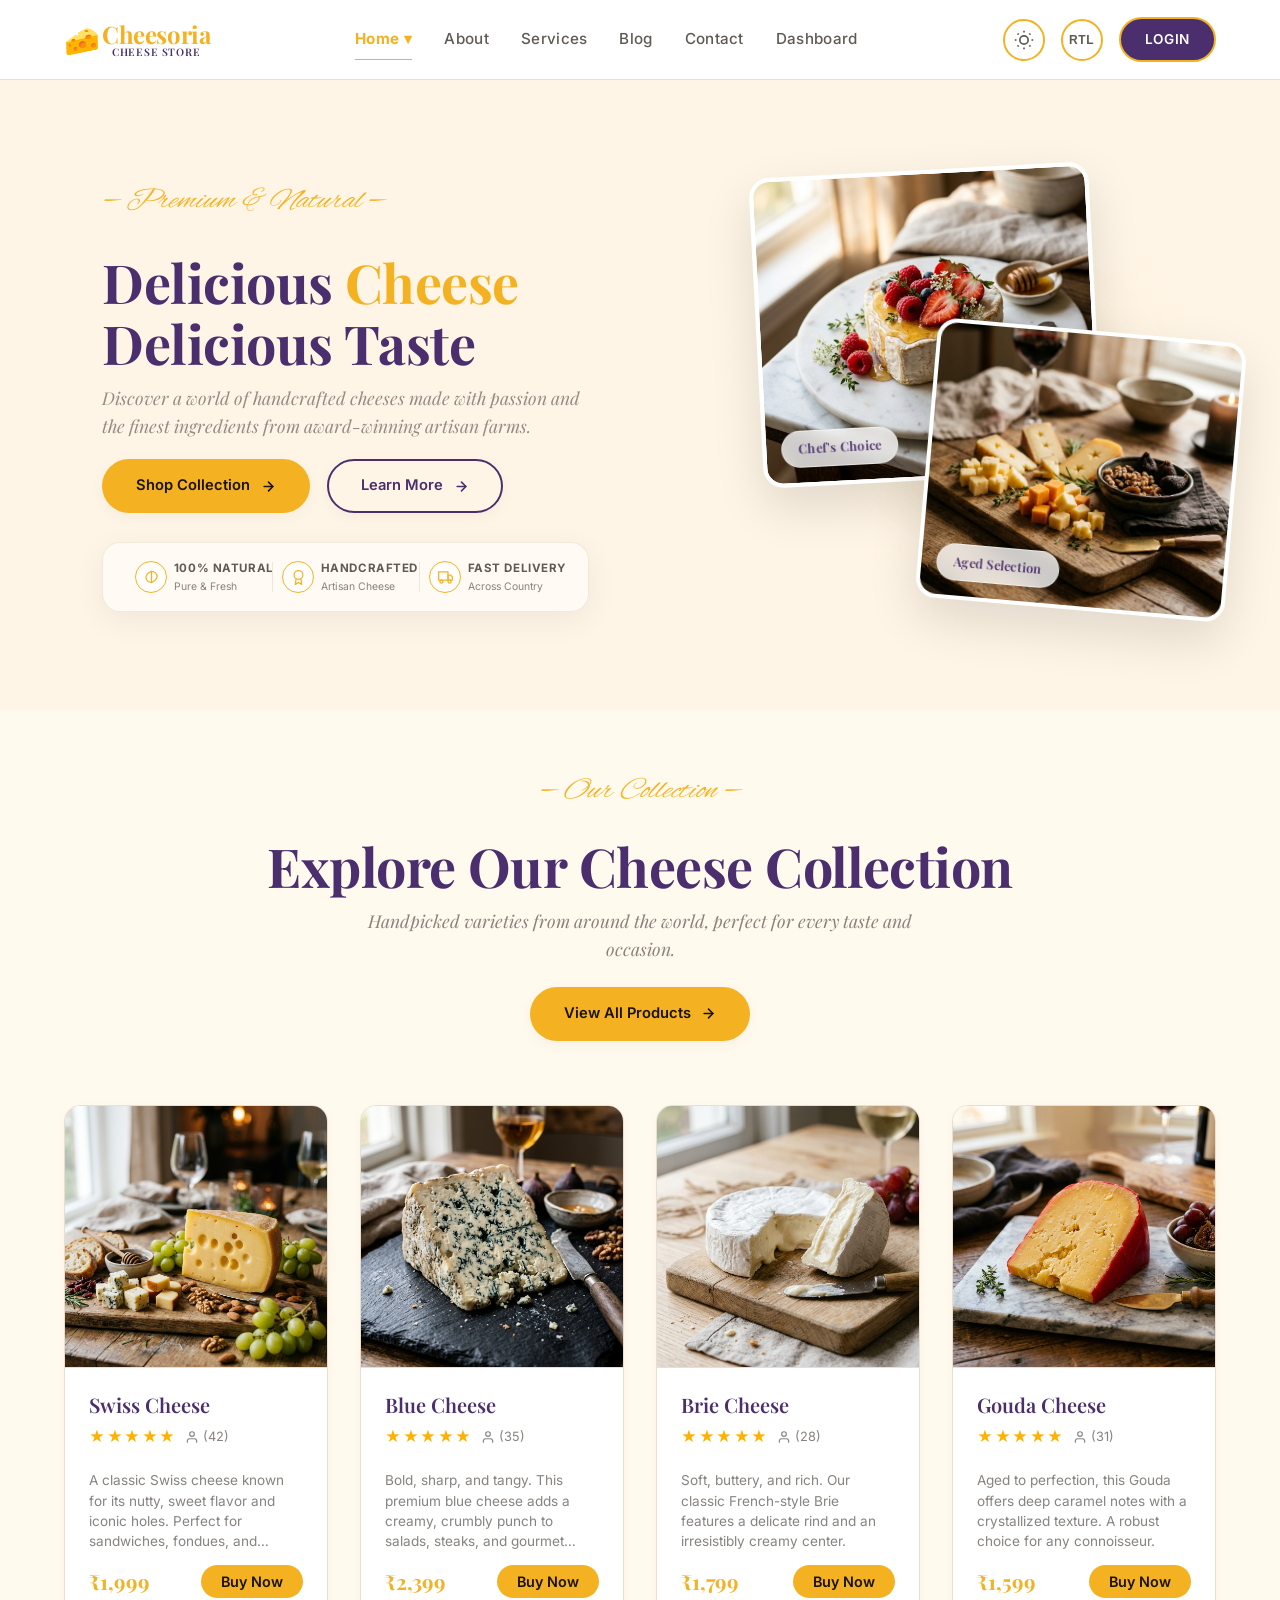
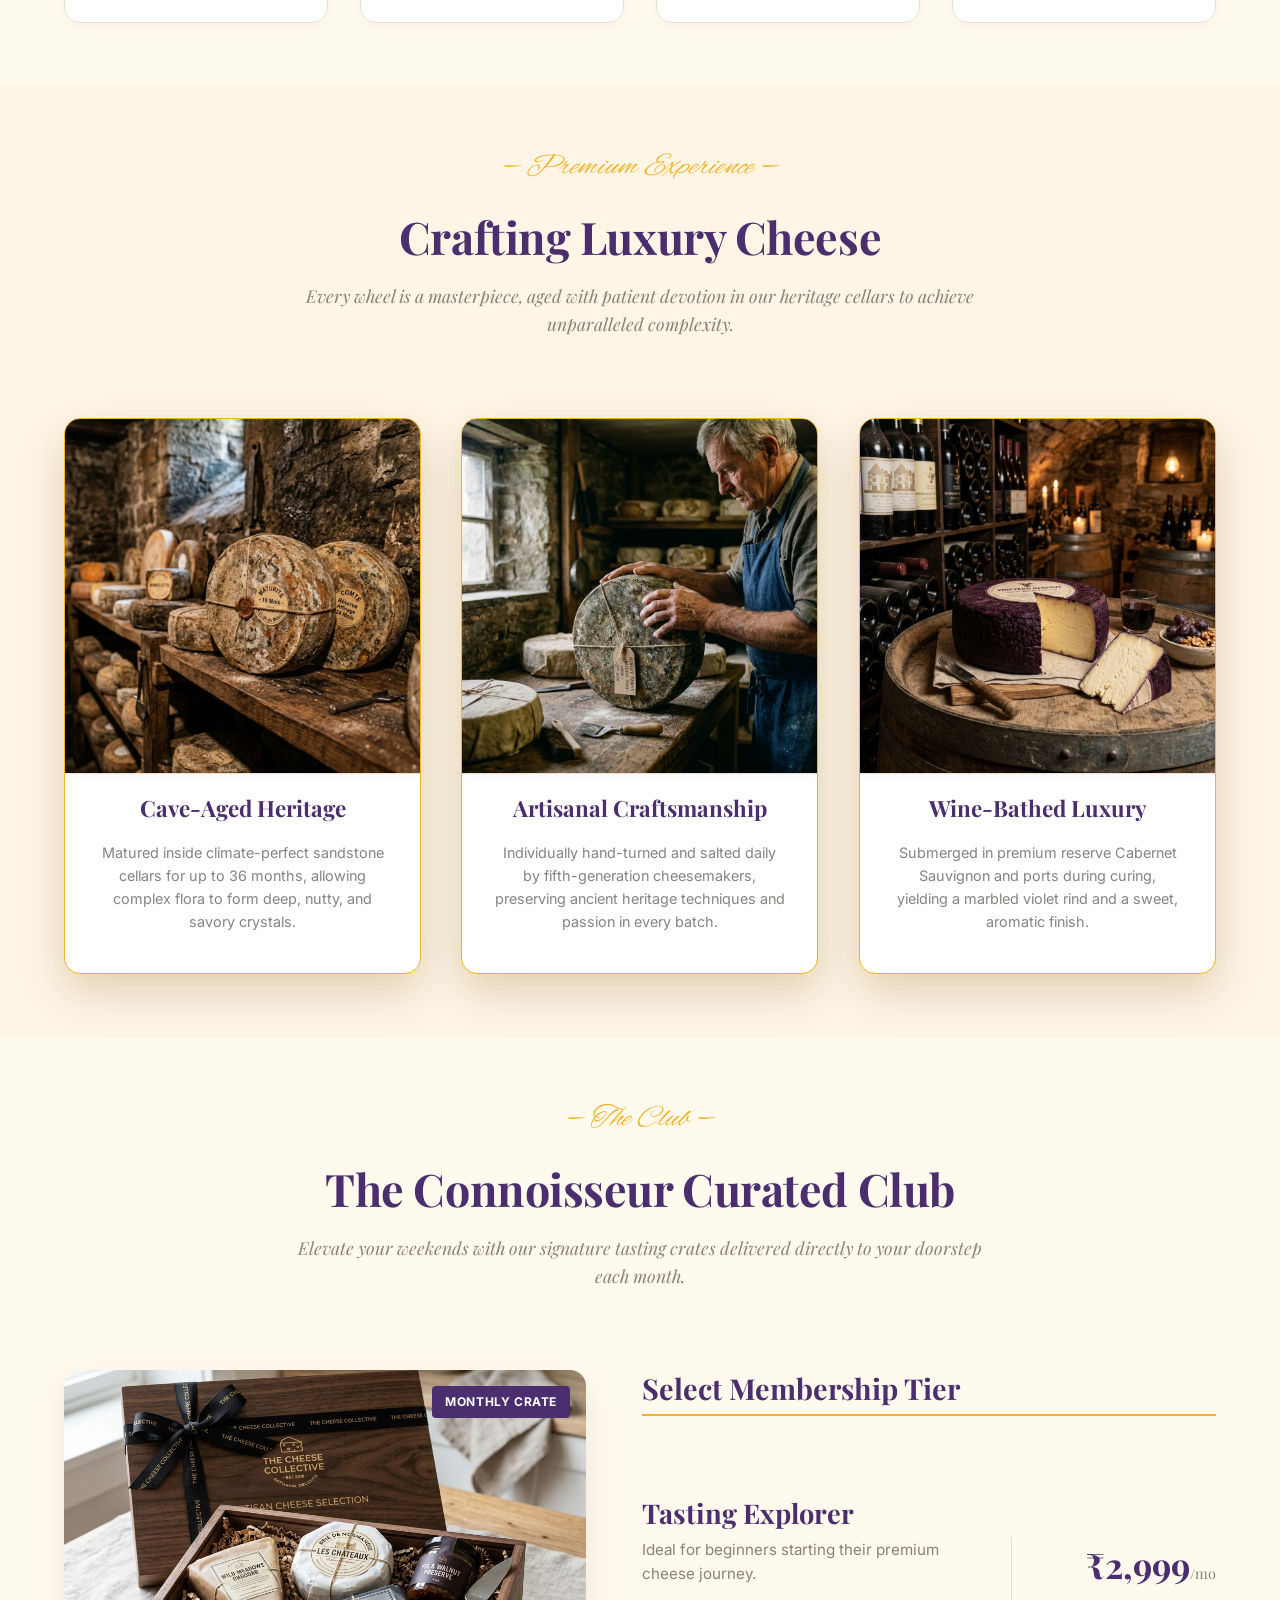
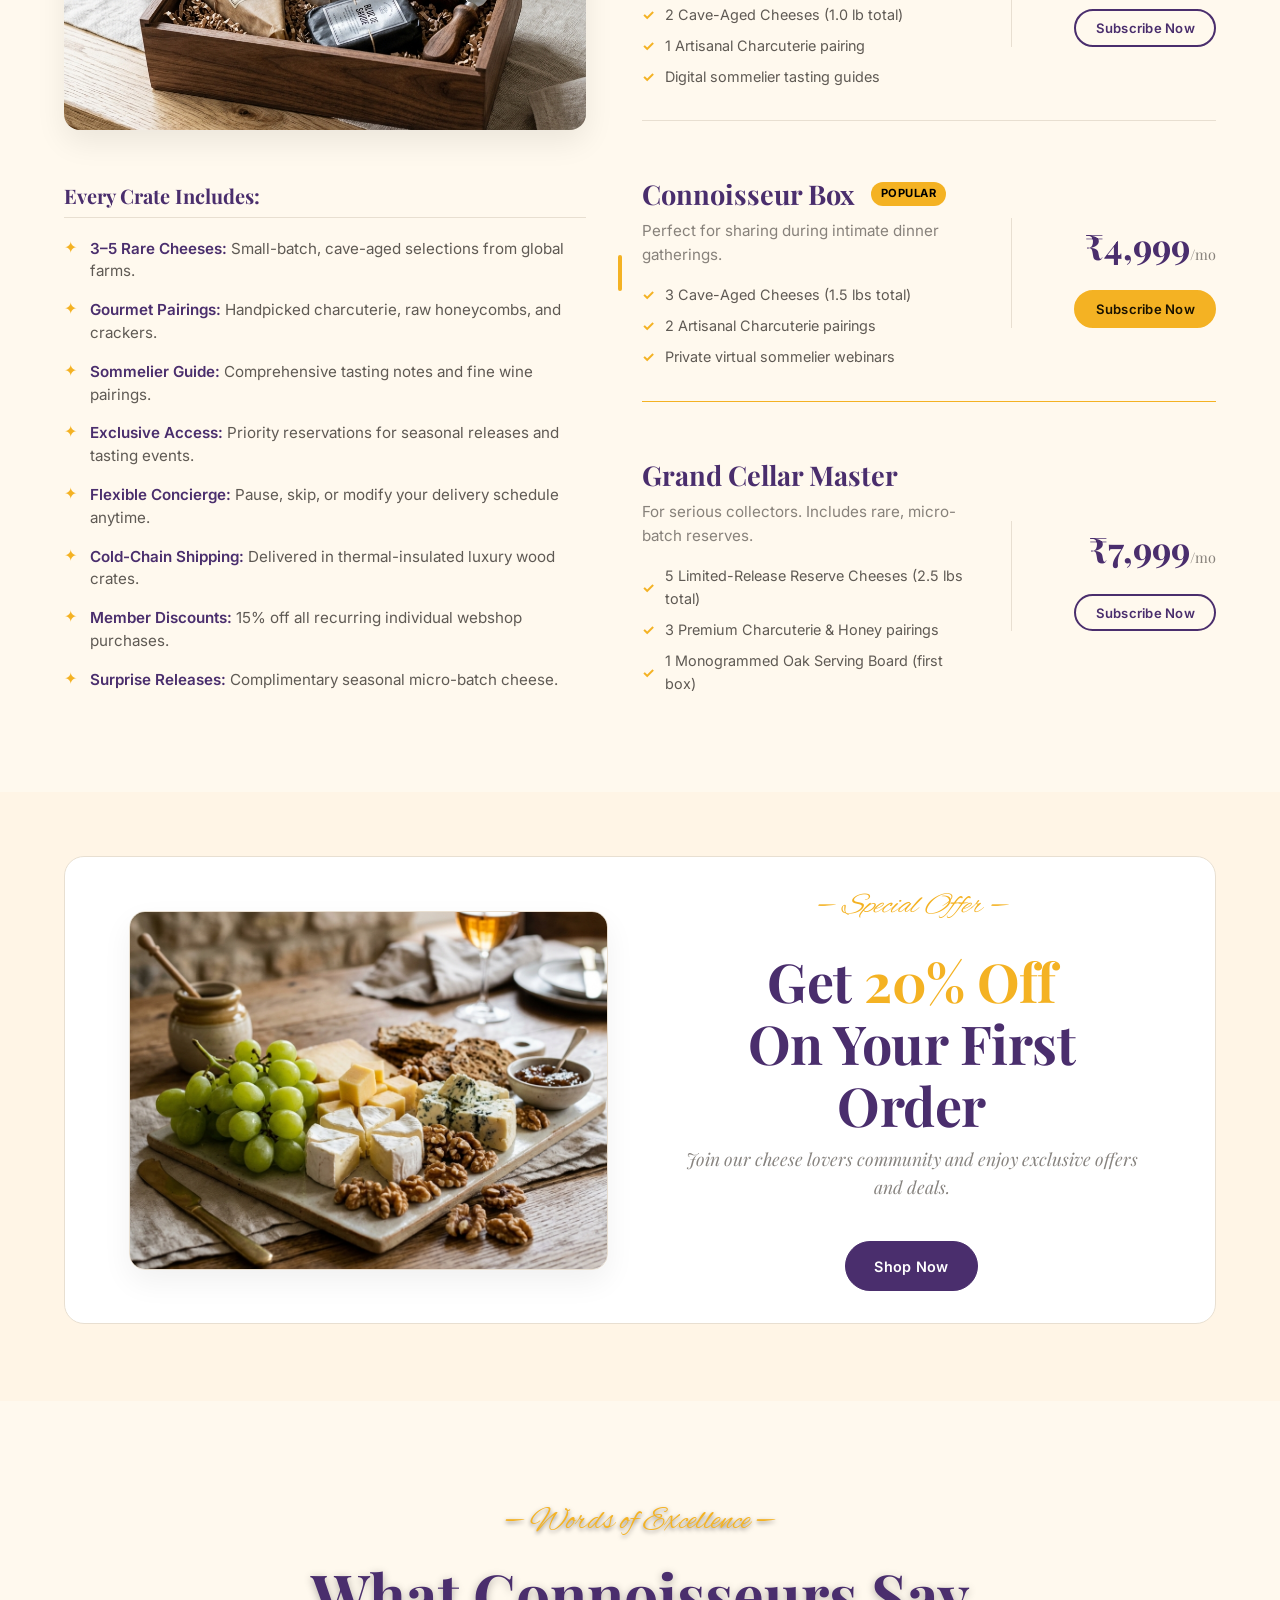
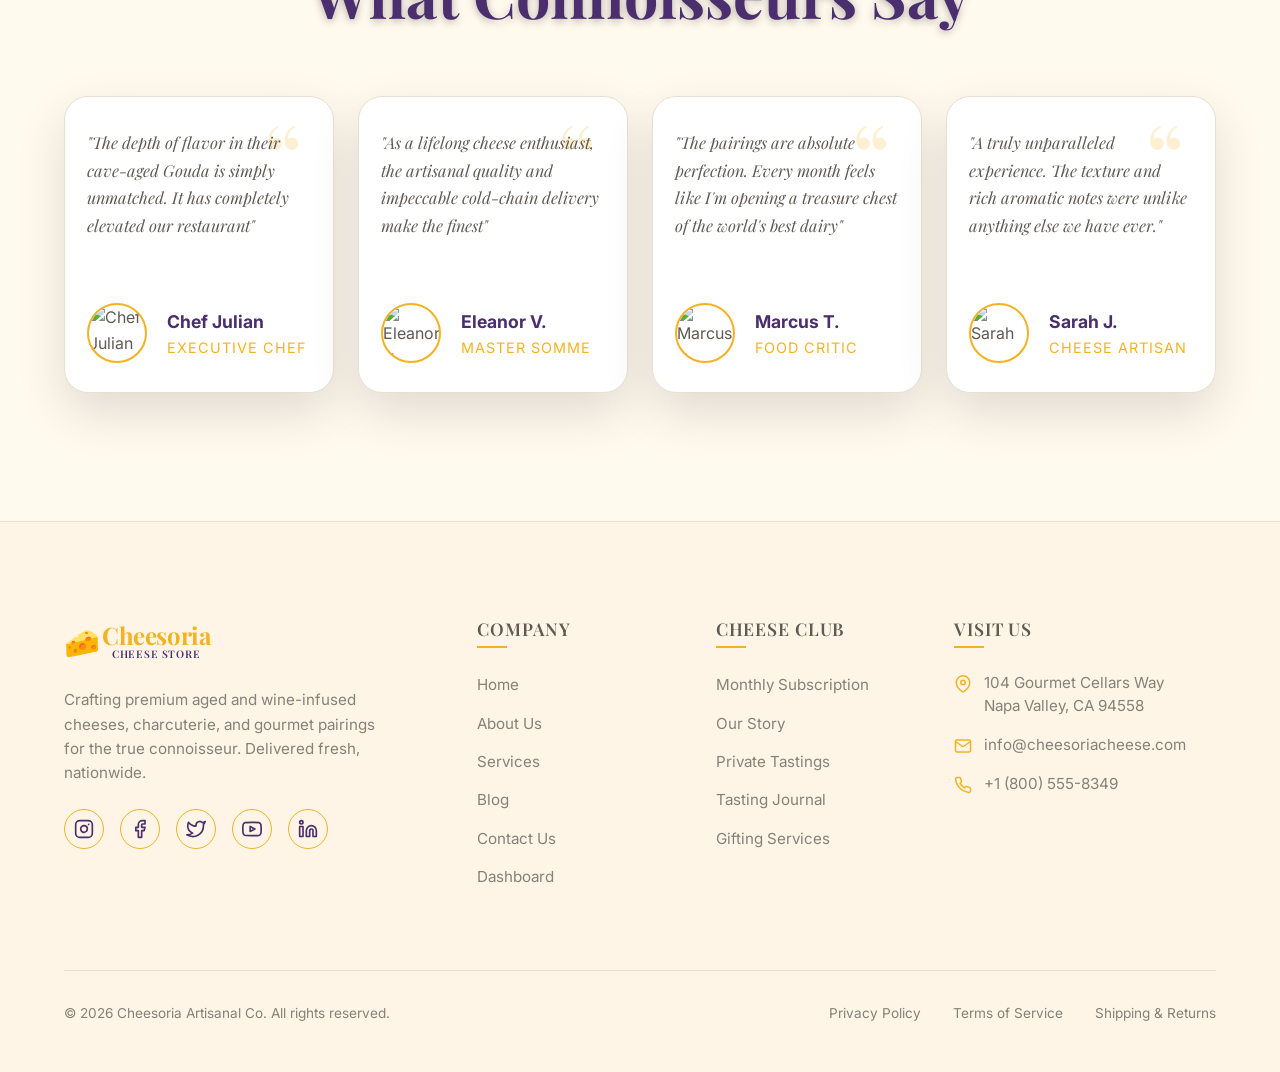
==== commit 9dea3852: "updated files" ====
--- a/index.html
+++ b/index.html
@@ -481,7 +481,7 @@
           <!-- Testimonial 4 -->
           <div class="testimonial-card scroll-reveal delay-4">
             <div class="quote-icon">“</div>
-            <p class="testimonial-text">"A truly unparalleled experience. The texture and rich aromatic notes were unlike anything else we have ever tasted."</p>
+            <p class="testimonial-text">"A truly unparalleled experience. The texture and rich aromatic notes were unlike anything else we have ever."</p>
             <div class="testimonial-author">
               <div class="author-avatar"><img src="https://i.pravatar.cc/150?img=44" alt="Sarah J."></div>
               <div class="author-info">
--- a/css/index.css
+++ b/css/index.css
@@ -1598,7 +1598,7 @@
   .testimonial-text {
     font-size: 1.02rem !important;
     line-height: 1.7 !important;
-    min-height: 8.5em !important; /* Ensures exact 5-line paragraph height across all 4 cards */
+    min-height: 9.2em !important; /* Ensures exact 5-line paragraph height alignment across all 4 cards including Sarah J. */
     margin-bottom: 1.5rem !important;
   }
   .testimonial-author {
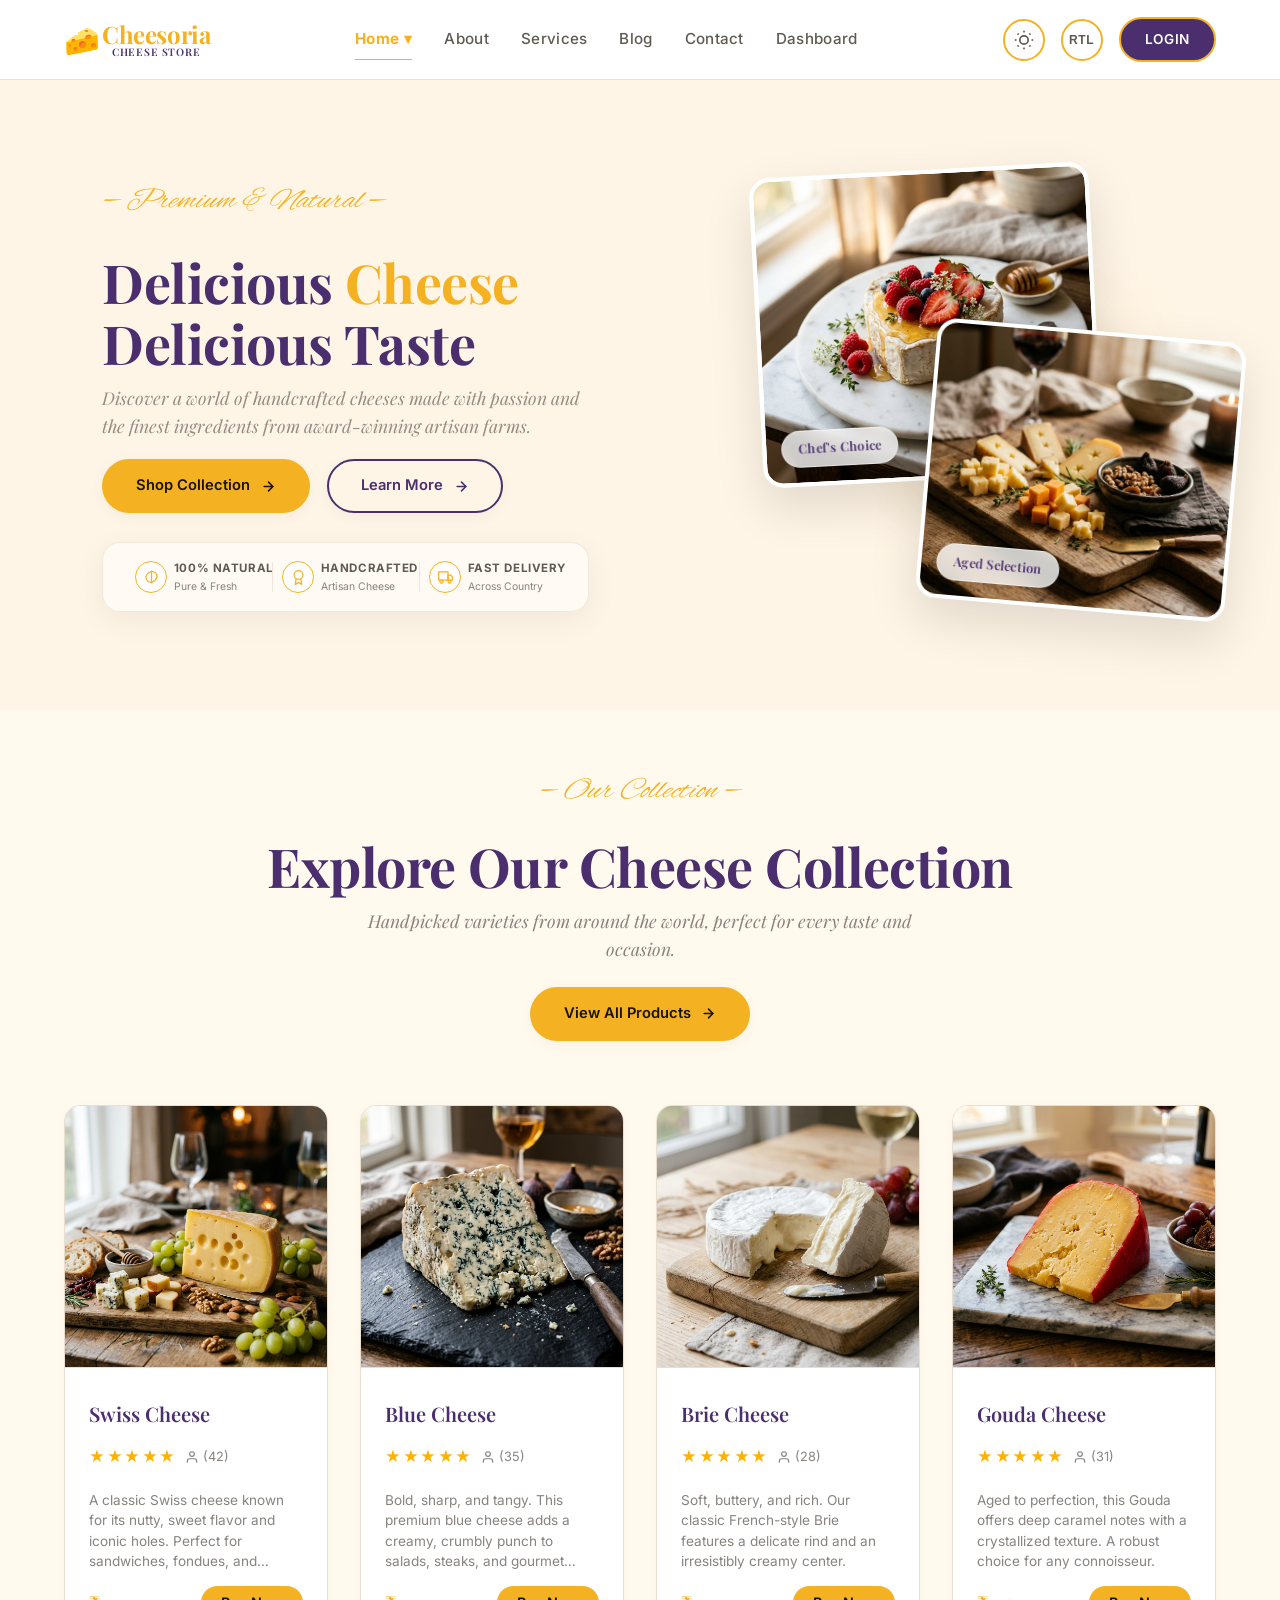
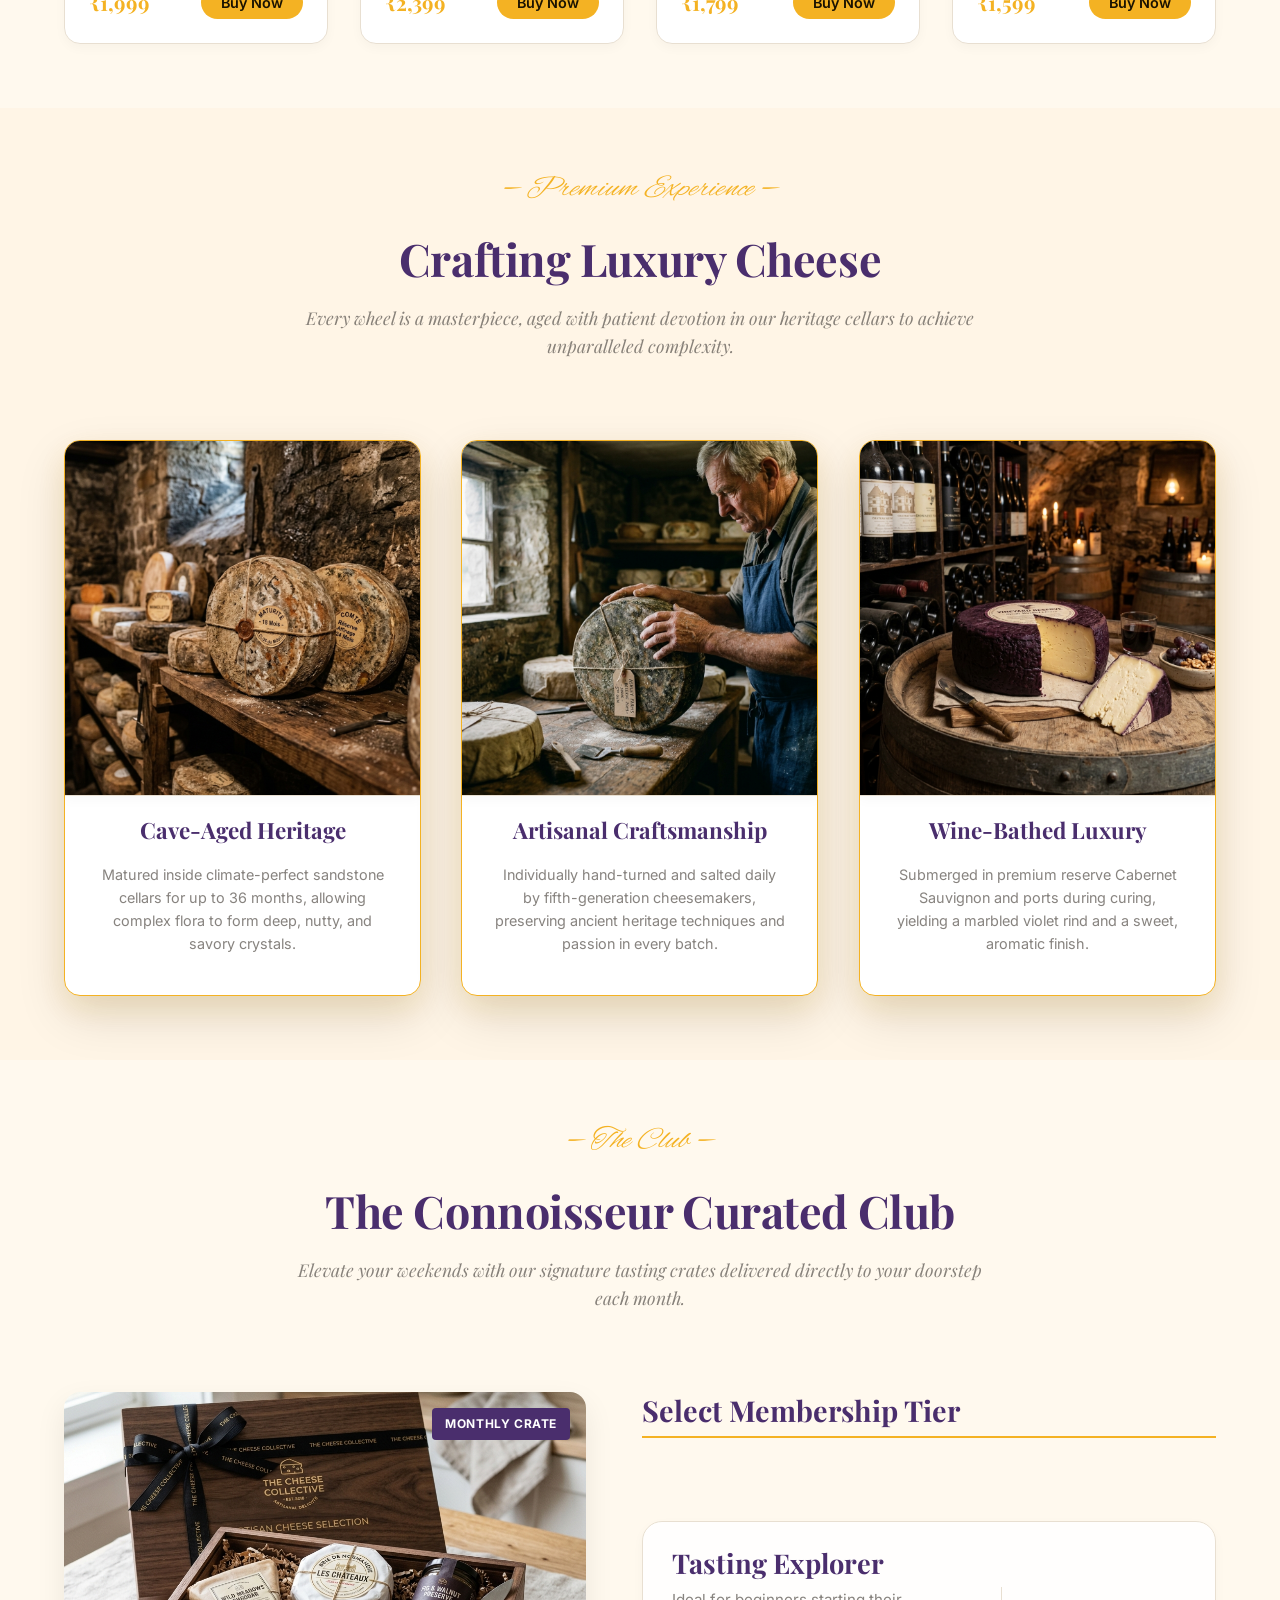
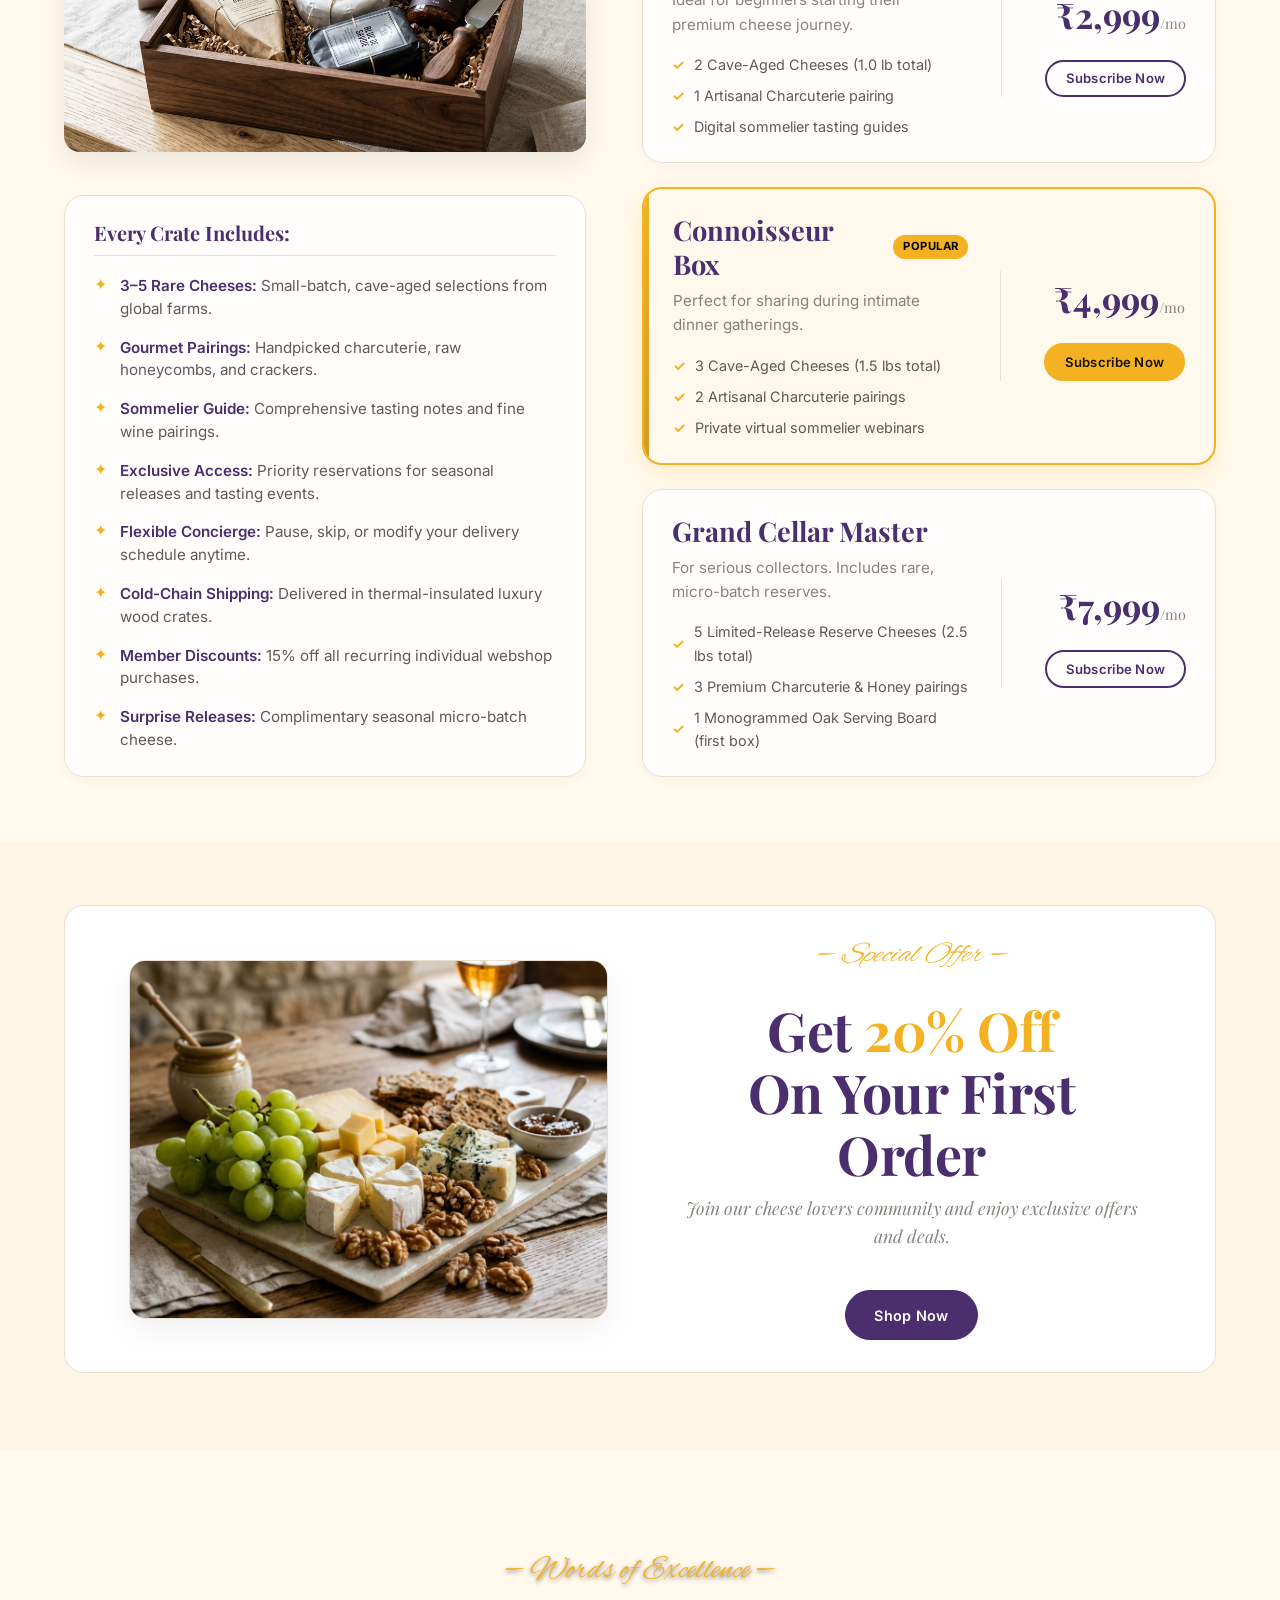
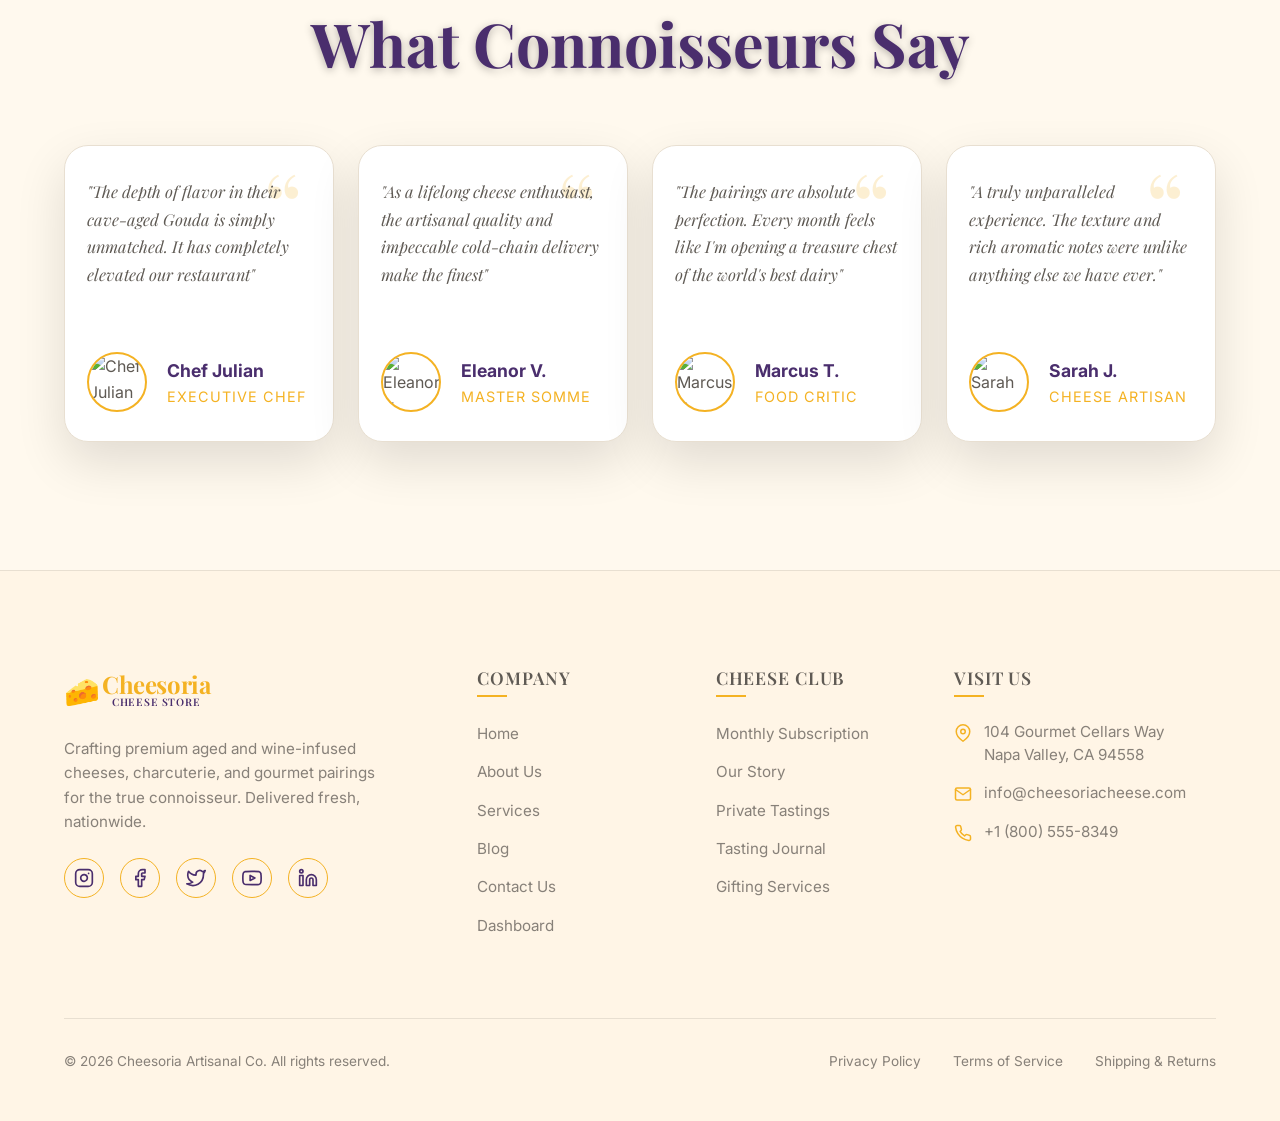
==== commit 4e496316: "updated files" ====
--- a/index.html
+++ b/index.html
@@ -6,10 +6,8 @@
   <title>Cheesso | Luxury Artisanal Cheese & Charcuterie</title>
   <meta name="description" content="Immerse yourself in handcrafted aged and wine-infused cheeses, gourmet cured meats, and artisanal charcuterie experiences delivered fresh nationwide.">
   
-  <!-- Favicon -->
   <link rel="icon" type="image/svg+xml" href="favicon.svg">
   
-  <!-- CSS Stylesheets -->
   <link rel="stylesheet" href="css/global.css?v=20">
   <link rel="stylesheet" href="css/navbar.css?v=20">
   <link rel="stylesheet" href="css/footer.css?v=20">
@@ -18,28 +16,17 @@
 </head>
 <body>
 
-  <!-- Sticky Glassmorphic Navbar -->
   <div id="navbar"></div>
 
   <main>
-    <!-- â•â•â•â•â•â•â•â•â•â•â•â•â•â•â•â•â•â•â•â•â•â•â•â•â•â•â•â•â•â•â•â•â•â•â•â•â•â•â•â•â•â•â•â•â•â•â•â•â•â•â•â•â•â•â•â•â•â•â•
-         SECTION 1: HERO â€” Premium Shopify-Style Artisanal Cheese
-         â•â•â•â•â•â•â•â•â•â•â•â•â•â•â•â•â•â•â•â•â•â•â•â•â•â•â•â•â•â•â•â•â•â•â•â•â•â•â•â•â•â•â•â•â•â•â•â•â•â•â•â•â•â•â•â•â•â•â• -->
-    <!-- â•â•â•â•â•â•â•â•â•â•â•â•â•â•â•â•â•â•â•â•â•â•â•â•â•â•â•â•â•â•â•â•â•â•â•â•â•â•â•â•â•â•â•â•â•â•â•â•â•â•â•â•â•â•â•â•â•â•â•
-         SECTION 1: HERO â€” Premium Artisanal Cheese (Mockup Match)
-         â•â•â•â•â•â•â•â•â•â•â•â•â•â•â•â•â•â•â•â•â•â•â•â•â•â•â•â•â•â•â•â•â•â•â•â•â•â•â•â•â•â•â•â•â•â•â•â•â•â•â•â•â•â•â•â•â•â•â• -->
     <section id="hero" class="hero-section">
 
-      <!-- â”€â”€ Main grid â”€â”€ -->
       <div class="hero-grid">
 
-        <!-- â•â•â•â• LEFT: Content â•â•â•â• -->
         <div class="hero-left h-anim h-anim-1">
 
-          <!-- Handwritten premium badge â€” clean cursive text, border removed via CSS -->
           <div class="h-badge-text">— Premium &amp; Natural — </div>
 
-          <!-- Main luxury heading -->
           <h1 class="h-heading">
             <span class="h-plum">Delicious</span>
             <span class="h-gold"> Cheese</span>
@@ -47,12 +34,10 @@
             <span class="h-plum">Delicious Taste</span>
           </h1>
 
-          <!-- Description -->
           <p class="h-para">
             Discover a world of handcrafted cheeses made with passion and the finest ingredients from award-winning artisan farms.
           </p>
 
-          <!-- CTA buttons -->
           <div class="h-ctas h-anim h-anim-2">
             <a href="#collection" class="h-btn h-btn-gold">
               Shop Collection
@@ -70,7 +55,6 @@
             </a>
           </div>
 
-          <!-- Glassmorphism feature strip -->
           <div class="h-features h-anim h-anim-3">
             <div class="h-feat">
               <div class="h-feat-icon">
@@ -114,10 +98,8 @@
 
         </div>
 
-        <!-- â•â•â•â• RIGHT: Premium Staggered Cheese Gallery â•â•â•â• -->
         <div class="hero-right h-anim h-anim-2">
           <div class="cheese-gallery-container">
-            <!-- Glassmorphic background glow -->
             <div class="cheese-3d-glow"></div>
             
             <div class="cheese-gallery-card card-primary">
@@ -135,8 +117,6 @@
       </div>
     </section>
 
-
-    <!-- SECTION 2: OUR COLLECTION (Product Grid) -->
     <section id="collection" class="section-light-bg">
       <div class="container">
         <div class="collection-header-row scroll-reveal">
@@ -157,7 +137,6 @@
         </div>
         
         <div class="product-grid">
-          <!-- Card 1: Swiss Cheese -->
           <div class="product-card scroll-reveal delay-1">
             <div class="product-img-container">
               <img src="assets/hero_bg.png" alt="Swiss Cheese" class="product-img">
@@ -182,7 +161,6 @@
             </div>
           </div>
           
-          <!-- Card 2: Blue Cheese -->
           <div class="product-card scroll-reveal delay-2">
             <div class="product-img-container">
               <img src="assets/blue_cheese.png" alt="Blue Cheese" class="product-img">
@@ -207,7 +185,6 @@
             </div>
           </div>
           
-          <!-- Card 3: Brie Cheese -->
           <div class="product-card scroll-reveal delay-3">
             <div class="product-img-container">
               <img src="assets/brie_cheese.png" alt="Brie Cheese" class="product-img">
@@ -232,7 +209,6 @@
             </div>
           </div>
           
-          <!-- Card 4: Gouda Cheese -->
           <div class="product-card scroll-reveal delay-4">
             <div class="product-img-container">
               <img src="assets/gouda_cheese.png" alt="Gouda Cheese" class="product-img">
@@ -259,9 +235,7 @@
         </div>
       </div>
     </section>
-    <!-- SECTION 3: THE PREMIUM CHEESE EXPERIENCE -->
     <section id="premium-experience" class="section-primary-bg premium-bg-section">
-      <!-- Translucent Overlay to align with background color Hex in Dark/Light Modes -->
       <div class="section-overlay premium-overlay"></div>
       
       <div class="container premium-container">
@@ -272,7 +246,6 @@
         </div>
         
         <div class="premium-grid">
-          <!-- Card 1: Cave Aging -->
           <div class="premium-card glass-card scroll-reveal delay-1">
             <div class="premium-card-media">
               <img src="assets/cave_aged_cheese.png" alt="Cave-Aged Heritage" class="premium-card-img">
@@ -281,7 +254,6 @@
             <p class="premium-card-text">Matured inside climate-perfect sandstone cellars for up to 36 months, allowing complex flora to form deep, nutty, and savory crystals.</p>
           </div>
 
-          <!-- Card 2: Artisanal Hand-Turning -->
           <div class="premium-card glass-card scroll-reveal delay-2">
             <div class="premium-card-media">
               <img src="assets/artisanal_craftsmanship.png" alt="Artisanal Craftsmanship" class="premium-card-img">
@@ -290,7 +262,6 @@
             <p class="premium-card-text">Individually hand-turned and salted daily by fifth-generation cheesemakers, preserving ancient heritage techniques and passion in every batch.</p>
           </div>
 
-          <!-- Card 3: Wine & Spirits Infusions -->
           <div class="premium-card glass-card scroll-reveal delay-3">
             <div class="premium-card-media">
               <img src="assets/wine_bathed_cheese.png" alt="Wine-Bathed Luxury" class="premium-card-img">
@@ -302,11 +273,9 @@
       </div>
     </section>
 
-    <!-- SECTION 4: MONTHLY TASTING CLUB (Subscription) -->
     <section id="club" class="section-light-bg">
       <div class="container">
         
-        <!-- Centered Header Section -->
         <div class="section-header scroll-reveal">
           <span class="club-tag">— The Club —</span>
           <h2 class="club-title">The Connoisseur Curated Club</h2>
@@ -314,14 +283,12 @@
         </div>
 
         <div class="club-grid">
-          <!-- Left: Showcase Box Inclusions -->
           <div class="club-showcase scroll-reveal">
             <div class="club-box-wrapper">
               <img src="assets/cheese_club.png" alt="Curated Tasting Box" class="club-box-img">
               <div class="box-badge">Monthly Crate</div>
             </div>
             
-            <!-- Elegant Perks List (Borderless for less boxy appearance) -->
             <div class="crate-perks">
               <h4 class="perks-heading">Every Crate Includes:</h4>
               <ul class="perks-list">
@@ -337,12 +304,10 @@
             </div>
           </div>
           
-          <!-- Right: Curated Inclusions & Subscription Tiers (Horizontal Rows, Editorial Style) -->
           <div class="club-pricing scroll-reveal">
             <h3 class="club-pricing-title">Select Membership Tier</h3>
             
             <div class="club-rows-container">
-              <!-- Tier 1 Row (New Entry Tier) -->
               <div class="pricing-row">
                 <div class="row-details">
                   <div class="tier-header-row">
@@ -361,7 +326,6 @@
                 </div>
               </div>
 
-              <!-- Tier 2 Row -->
               <div class="pricing-row popular-row">
                 <div class="row-details">
                   <div class="tier-header-row">
@@ -381,7 +345,6 @@
                 </div>
               </div>
               
-              <!-- Tier 3 Row -->
               <div class="pricing-row">
                 <div class="row-details">
                   <div class="tier-header-row">
@@ -405,16 +368,13 @@
       </div>
     </section>
 
-    <!-- SECTION 5: SPECIAL OFFER BANNER -->
     <section id="special-offer" class="section-primary-bg">
       <div class="container">
         <div class="offer-banner-grid scroll-reveal">
-          <!-- Left: Image -->
           <div class="offer-img-box">
             <img src="assets/special_offer.png" alt="Deluxe Cheese Pairing Board" class="offer-img">
           </div>
           
-          <!-- Right: Content -->
           <div class="offer-content-box">
             <span class="offer-subtitle">— Special Offer —</span>
             <h2 class="offer-title">Get <span class="accent-gold">20% Off</span><br>On Your First Order</h2>
@@ -427,9 +387,7 @@
       </div>
     </section>
 
-    <!-- SECTION 6: PREMIUM TESTIMONIALS -->
     <section id="testimonials" class="testimonial-section">
-      <!-- Translucent Overlay to adapt to Light/Dark Modes -->
       <div class="testimonial-overlay"></div>
       
       <div class="container testimonial-container" style="position: relative; z-index: 5;">
@@ -439,7 +397,6 @@
         </div>
         
         <div class="testimonial-grid">
-          <!-- Testimonial 1 -->
           <div class="testimonial-card scroll-reveal delay-1">
             <div class="quote-icon">“</div>
             <p class="testimonial-text">"The depth of flavor in their cave-aged Gouda is simply unmatched. It has completely elevated our restaurant"</p>
@@ -452,7 +409,6 @@
             </div>
           </div>
           
-          <!-- Testimonial 2 -->
           <div class="testimonial-card scroll-reveal delay-2">
             <div class="quote-icon">“</div>
             <p class="testimonial-text">"As a lifelong cheese enthusiast, the artisanal quality and impeccable cold-chain delivery make the finest"</p>
@@ -465,7 +421,6 @@
             </div>
           </div>
 
-          <!-- Testimonial 3 -->
           <div class="testimonial-card scroll-reveal delay-3">
             <div class="quote-icon">“</div>
             <p class="testimonial-text">"The pairings are absolute perfection. Every month feels like I'm opening a treasure chest of the world's best dairy"</p>
@@ -478,7 +433,6 @@
             </div>
           </div>
 
-          <!-- Testimonial 4 -->
           <div class="testimonial-card scroll-reveal delay-4">
             <div class="quote-icon">“</div>
             <p class="testimonial-text">"A truly unparalleled experience. The texture and rich aromatic notes were unlike anything else we have ever."</p>
@@ -495,10 +449,8 @@
     </section>
   </main>
 
-  <!-- Footer -->
   <div id="footer"></div>
 
-  <!-- Core JavaScript Assets -->
   <script src="js/app.js"></script>
   <script src="js/index.js"></script>
 </body>
--- a/css/global.css
+++ b/css/global.css
@@ -2,43 +2,35 @@
 
 :root {
   color-scheme: light dark;
-  /* Age & Infused Color Palette (Exactly two brand colors: Gold & Purple) */
   --primary: #F4B223;
   --secondary: #4A2E6D;
 
   --primary-hover: light-dark(#E59E10, #FFC63A);
   --secondary-hover: light-dark(#5D3A86, #6A4398);
 
-  /* Alternating Background Colors (Warm Ivory / Charcoal / Soft Cream / Dark Brown) */
   --bg-light-theme: light-dark(#FFF9EE, #171411);
   --bg-primary-theme: light-dark(#FFF5E6, #1E1A17);
   
-  /* Text, headings, and borders */
   --text-main: light-dark(#5F5A54, #D3CBC2);
   --heading-color: light-dark(var(--secondary), #FFF7E8);
   --text-muted: light-dark(rgba(95, 90, 84, 0.75), rgba(211, 203, 194, 0.75));
   --border-color: light-dark(#E8DFD1, #3B322A);
   
-  /* Glassmorphism/Card elements (Pure White / Espresso / Card Border) */
   --glass-bg: light-dark(#FFFFFF, #28211C);
   --glass-border: light-dark(#E8DFD1, #3B322A);
   --glass-blur: blur(12px);
 
-  /* Shadows */
   --shadow-sm: 0 4px 12px rgba(0, 0, 0, 0.03);
   --shadow-md: 0 12px 30px rgba(0, 0, 0, 0.06);
   --shadow-lg: 0 20px 50px rgba(0, 0, 0, 0.12);
   
-  /* Smooth timings */
   --transition-smooth: all 0.5s cubic-bezier(0.16, 1, 0.3, 1);
   --transition-fast: all 0.25s ease;
   
-  /* Dimensions */
   --navbar-height: 80px;
   --container-max-width: 1200px;
 }
 
-/* Base resets & layout */
 * {
   box-sizing: border-box;
   margin: 0;
@@ -48,7 +40,6 @@
 html {
   scroll-behavior: smooth;
   font-size: 16px;
-  /* Support custom scrollbar color & width */
   scrollbar-color: var(--primary) var(--bg-primary-theme);
   scrollbar-width: thin;
 }
@@ -63,12 +54,10 @@
   -webkit-font-smoothing: antialiased;
 }
 
-/* RTL Helpers */
 html[dir="rtl"] {
   direction: rtl;
 }
 
-/* Typography styling */
 h1, h2, h3, h4, h5, h6 {
   font-family: 'Playfair Display', serif;
   font-weight: 600;
@@ -88,7 +77,6 @@
   display: block;
 }
 
-/* Global Grid Container */
 .container {
   width: 90%;
   max-width: var(--container-max-width);
@@ -96,7 +84,6 @@
   position: relative;
 }
 
-/* Alternating Section Types */
 section {
   padding: 4rem 0;
   position: relative;
@@ -111,7 +98,6 @@
   background-color: var(--bg-light-theme);
 }
 
-/* Luxury buttons and badges */
 .btn {
   display: inline-flex;
   align-items: center;
@@ -131,7 +117,6 @@
   white-space: nowrap;
 }
 
-/* Gold filled — matches mockup primary CTA */
 .btn-primary {
   background-color: var(--primary);
   color: #1a1200;
@@ -145,7 +130,6 @@
   box-shadow: 0 6px 20px rgba(244, 178, 35, 0.35);
 }
 
-/* Purple outline — matches mockup "Learn More" secondary CTA */
 .btn-secondary {
   background-color: transparent;
   color: light-dark(var(--secondary), #ffffff);
@@ -160,7 +144,6 @@
   box-shadow: 0 6px 20px light-dark(rgba(74,46,109,0.25), rgba(255,255,255,0.1));
 }
 
-/* Small button variant */
 .btn-sm {
   padding: 0.55rem 1.2rem;
   font-size: 0.82rem;
@@ -178,7 +161,6 @@
   margin-bottom: 1.5rem;
 }
 
-/* Title Header Block */
 .section-header {
   text-align: center;
   max-width: 700px;
@@ -208,7 +190,6 @@
   font-style: italic;
 }
 
-/* Glass Card styling */
 .glass-card {
   background: var(--glass-bg);
   border: 1px solid var(--glass-border);
@@ -225,8 +206,6 @@
   box-shadow: var(--shadow-lg);
 }
 
-/* Media Query System */
-/* MOBILE (< 640px) */
 @media (max-width: 639.98px) {
   section {
     padding: 4rem 0;
@@ -242,7 +221,6 @@
   }
 }
 
-/* TABLET (640px - 1024px) */
 @media (min-width: 640px) and (max-width: 1023.98px) {
   section {
     padding: 5rem 0;
@@ -253,7 +231,6 @@
   }
 }
 
-/* DESKTOP (1024px - 1280px) */
 @media (min-width: 1024px) and (max-width: 1279.98px) {
   section {
     padding: 7rem 0;
@@ -264,14 +241,12 @@
   }
 }
 
-/* LARGE (> 1280px) */
 @media (min-width: 1280px) {
   .container {
     max-width: 1320px;
   }
 }
 
-/* Scroll reveal states */
 .scroll-reveal {
   opacity: 0;
   transform: translateY(40px);
@@ -284,7 +259,6 @@
   transform: translateY(0);
 }
 
-/* Instant visibility for hero sections on initial page render */
 .hero-section .scroll-reveal,
 .about-hero-section .scroll-reveal,
 .blog-hero-section .scroll-reveal,
@@ -298,7 +272,6 @@
 .delay-3 { transition-delay: 0.45s; }
 .delay-4 { transition-delay: 0.6s; }
 
-/* Micro-animations */
 @keyframes float {
   0% { transform: translateY(0px) rotate(0deg); }
   50% { transform: translateY(-10px) rotate(2deg); }
--- a/css/navbar.css
+++ b/css/navbar.css
@@ -26,7 +26,6 @@
   justify-content: space-between;
 }
 
-/* Logo */
 .navbar-logo {
   display: flex;
   align-items: center;
@@ -52,23 +51,22 @@
   letter-spacing: -0.02em;
   font-weight: 700;
   font-size: 1.5rem;
-  color: var(--primary); /* Gold in both modes */
+  color: var(--primary); 
 }
 
 .logo-subtitle {
   font-size: 0.65rem;
   font-weight: 600;
   letter-spacing: 0.08em;
-  color: var(--secondary); /* Secondary in light mode */
+  color: var(--secondary); 
   text-transform: uppercase;
   text-align: center;
 }
 
 html[data-theme="dark"] .logo-subtitle {
-  color: var(--primary); /* Primary in dark mode */
-}
-
-/* Menu List */
+  color: var(--primary); 
+}
+
 .navbar-menu {
   display: flex;
   align-items: center;
@@ -115,7 +113,6 @@
   transform-origin: left;
 }
 
-/* Dropdown Menu */
 .menu-item.dropdown .dropdown-menu {
   position: absolute;
   top: 100%;
@@ -159,7 +156,6 @@
   padding-left: 1.2rem;
 }
 
-/* Dark mode visibility fixes for dropdown */
 html[data-theme="dark"] .menu-item.dropdown .dropdown-menu {
   background: #1a1a1a;
   border-color: #333;
@@ -174,7 +170,6 @@
   background: rgba(244, 178, 35, 0.1);
 }
 
-/* Actions */
 .navbar-actions {
   display: flex;
   align-items: center;
@@ -244,7 +239,6 @@
   color: #1a1200;
 }
 
-/* Mobile Toggle */
 .mobile-menu-hamburger {
   display: none;
   flex-direction: column;
@@ -264,7 +258,6 @@
   transition: var(--transition-fast);
 }
 
-/* Drawer Overlay */
 .drawer-overlay {
   position: fixed;
   top: 0;
@@ -284,7 +277,6 @@
   visibility: visible;
 }
 
-/* Mobile Drawer */
 .mobile-navigation-drawer {
   position: fixed;
   top: 0;
@@ -353,7 +345,6 @@
   color: var(--primary);
 }
 
-/* Active Navigation Link Highlighting across all media queries & themes */
 .menu-link.active {
   color: var(--primary) !important;
   font-weight: 700;
@@ -395,7 +386,6 @@
   box-shadow: 0 4px 15px rgba(244, 178, 35, 0.4);
 }
 
-/* Dark Mode Active State Fixes */
 html[data-theme="dark"] .menu-link.active {
   color: var(--primary) !important;
 }
@@ -410,8 +400,6 @@
   background: rgba(244, 178, 35, 0.2);
 }
 
-/* Responsive Rules */
-/* Desktop and Large Breakpoint */
 @media (max-width: 1023.98px) {
   .navbar-menu {
     display: none;
@@ -426,7 +414,6 @@
   }
 }
 
-/* RTL Layout shifts */
 html[dir="rtl"] .menu-item.dropdown .dropdown-menu {
   left: auto;
   right: 0;
--- a/css/footer.css
+++ b/css/footer.css
@@ -21,7 +21,6 @@
   gap: 1.5rem;
 }
 
-/* Brand Column */
 .footer-logo {
   display: flex;
   align-items: center;
@@ -63,7 +62,6 @@
   transform: translateY(-2px);
 }
 
-/* Column Details */
 .footer-title {
   font-size: 1.1rem;
   font-weight: 600;
@@ -161,7 +159,6 @@
   color: var(--primary);
 }
 
-/* Bottom Row */
 .footer-bottom {
   width: 90%;
   max-width: var(--container-max-width);
@@ -194,7 +191,6 @@
   color: var(--secondary);
 }
 
-/* Responsive */
 @media (max-width: 1023.98px) {
   .footer-container {
     grid-template-columns: 1fr 1fr;
--- a/css/index.css
+++ b/css/index.css
@@ -1,10 +1,5 @@
-/* Section-Specific CSS Rules for index.html */
-
-/* ==========================================================================
-   1. Hero Section ÃƒÂ¢Ã¢â€šÂ¬Ã¢â‚¬Â Mockup Parity Layout
-   ========================================================================== */
-
-/* Fade Up Entry Animation */
+
+
 @keyframes fadeUpIn {
   from {
     opacity: 0;
@@ -24,10 +19,8 @@
 .h-anim-2 { animation-delay: 0.3s; }
 .h-anim-3 { animation-delay: 0.5s; }
 
-/* Hero Section Base */
 .hero-section {
   position: relative;
-  /* Reduced height to ensure all contents fit cleanly within the viewport */
   min-height: 70vh;
   max-height: 520px;
   padding: 0;
@@ -37,7 +30,6 @@
   background-color: var(--bg-primary-theme);
 }
 
-/* Full-bleed 50/50 Grid Layout */
 .hero-grid {
   display: grid;
   grid-template-columns: 50% 50%;
@@ -50,8 +42,6 @@
   z-index: 2;
 }
 
-/* Content Left column styling */
-/* Content Left column styling */
 .hero-left {
   display: flex;
   flex-direction: column;
@@ -63,7 +53,6 @@
   padding-bottom: 2rem;
   z-index: 5;
 }
-/* Cursive badge subtitle — clean text string, NO border, background or sparkles */
 .h-badge-text {
   font-family: 'Alex Brush', cursive;
   font-size: 1.85rem;
@@ -74,7 +63,6 @@
   display: inline-block;
 }
 
-/* Luxury serif heading */
 .h-heading {
   font-family: 'Playfair Display', serif;
   font-size: clamp(2.4rem, 4.2vw, 3.7rem);
@@ -96,7 +84,6 @@
   color: var(--primary);
 }
 
-/* Description paragraph */
 .h-para {
   font-family: 'Playfair Display', serif;
   font-style: italic;
@@ -108,7 +95,6 @@
   margin-bottom: 1.2rem;
 }
 
-/* CTA buttons container */
 .h-ctas {
   display: flex;
   align-items: center;
@@ -117,7 +103,6 @@
   width: 100%;
 }
 
-/* Customized buttons matching global theme */
 .h-btn {
   display: inline-flex;
   align-items: center;
@@ -158,7 +143,6 @@
   box-shadow: 0 8px 24px light-dark(rgba(74,46,109,0.18), rgba(255,255,255,0.12));
 }
 
-/* Button arrow animation */
 .h-btn-arrow {
   transition: transform 0.3s cubic-bezier(0.16, 1, 0.3, 1);
 }
@@ -166,7 +150,6 @@
   transform: translateX(4px);
 }
 
-/* Features strip container - horizontal layout */
 .h-features {
   display: flex;
   align-items: center;
@@ -240,17 +223,15 @@
   opacity: 0.7;
 }
 
-/* RIGHT COLUMN - Showcase container is transparent to show entire image naturally */
 .hero-right {
   position: relative;
   display: flex;
   justify-content: center;
   align-items: center;
   z-index: 5;
-  padding-right: 4rem; /* Shift images away from right edge */
-}
-
-/* Premium Cheese Gallery Layout */
+  padding-right: 4rem; 
+}
+
 .cheese-gallery-container {
   position: relative;
   width: 100%;
@@ -259,7 +240,7 @@
   display: flex;
   align-items: center;
   justify-content: center;
-  transform: translateX(-20px); /* Nudge left to avoid overflow */
+  transform: translateX(-20px); 
 }
 
 .cheese-gallery-card {
@@ -298,7 +279,6 @@
   transform: rotate(5deg);
 }
 
-/* Glassmorphic luxury badge on cards */
 .gallery-card-badge {
   position: absolute;
   bottom: 15px;
@@ -323,7 +303,6 @@
   border-color: rgba(244, 178, 35, 0.25);
 }
 
-/* Interactive Hover effects */
 .cheese-gallery-container:hover .card-primary {
   transform: rotate(-1deg) translateY(-8px) translateX(-5px);
   z-index: 4;
@@ -339,7 +318,6 @@
   box-shadow: 0 25px 60px rgba(0,0,0,0.18), 0 0 20px rgba(244, 178, 35, 0.15);
 }
 
-/* Glassmorphic backlight glow behind the scene */
 .cheese-3d-glow {
   position: absolute;
   width: 320px;
@@ -362,26 +340,6 @@
   100% { transform: scale(1.1) translate(5%, 5%); opacity: 1.2; }
 }
 
-/* ==========================================================================
-   Hero ÃƒÂ¢Ã¢â€šÂ¬Ã¢â‚¬Â Responsive (all mediaqueries)
-   Hero Ã¢â‚¬â€ Responsive (all mediaqueries)
-   ========================================================================== */
-
-/* Large desktop */
-
-/* Medium/Standard Desktop */
-
-/* Tablet landscape */
-
-/* Tablet portrait Ã¢â‚¬â€ Switch to 1 column layout */
-
-/* Mobile landscape/portrait */
-
-/* Small mobile */
-/* ==========================================================================
-   2. Our Collection & Product Grid
-   ========================================================================== */
-
 .collection-header-row {
   display: flex;
   flex-direction: column;
@@ -431,6 +389,7 @@
   display: grid;
   grid-template-columns: repeat(4, 1fr);
   gap: 2rem;
+  align-items: stretch;
 }
 
 .product-card {
@@ -442,6 +401,9 @@
   overflow: hidden;
   box-shadow: var(--shadow-sm);
   transition: var(--transition-smooth);
+  display: flex;
+  flex-direction: column;
+  height: 100%;
 }
 
 .product-card:hover {
@@ -488,6 +450,9 @@
 
 .product-info {
   padding: 1.5rem;
+  display: flex;
+  flex-direction: column;
+  flex-grow: 1;
 }
 
 .product-name {
@@ -495,6 +460,10 @@
   font-weight: 600;
   margin-bottom: 0.5rem;
   color: var(--heading-color);
+  min-height: 2.8rem;
+  display: flex;
+  align-items: center;
+  line-height: 1.3;
 }
 
 .product-rating {
@@ -538,6 +507,7 @@
 }
 
 .product-footer {
+  margin-top: auto;
   display: flex;
   align-items: center;
   justify-content: space-between;
@@ -549,13 +519,12 @@
 .product-price {
   font-size: 1.3rem;
   font-weight: 700;
-  color: var(--primary); /* Gold in both modes */
+  color: var(--primary); 
   font-family: 'Playfair Display', serif;
   flex-shrink: 0;
   white-space: nowrap;
 }
 
-/* Buy Now Button */
 .btn-buy-now {
   padding: 0.5rem 1.25rem;
   border-radius: 50px;
@@ -583,9 +552,6 @@
   box-shadow: 0 4px 12px rgba(244,178,35,0.3);
 }
 
-/* ==========================================================================
-   3. Special Offer Banner
-   ========================================================================== */
 .offer-banner-grid {
   display: grid;
   grid-template-columns: 1fr 1fr;
@@ -610,7 +576,6 @@
   padding: 3rem;
 }
 
-/* RTL layout shifts for offer banner */
 html[dir="rtl"] .offer-banner-grid {
   direction: rtl;
 }
@@ -639,10 +604,6 @@
   margin: 0 auto;
 }
 
-
-
-
-
 .offer-title {
   font-family: 'Playfair Display', serif;
   font-size: clamp(2.4rem, 4.2vw, 3.7rem);
@@ -670,7 +631,6 @@
   justify-content: center;
 }
 
-/* Custom Offer Action Button (Purple in Light Mode, Gold in Dark Mode) */
 .btn-offer {
   background-color: light-dark(var(--secondary), var(--primary));
   color: light-dark(#ffffff, #000000);
@@ -684,13 +644,6 @@
   transform: translateY(-3px);
   box-shadow: 0 8px 24px rgba(0, 0, 0, 0.1);
 }
-
-/* Responsive grid layouts */
-
-
-/* ==========================================================================
-   4. Premium Cheese Experience
-   ========================================================================== */
 
 .premium-title {
   font-family: 'Playfair Display', serif;
@@ -779,9 +732,6 @@
   line-height: 1.6;
 }
 
-/* ==========================================================================
-   5. Monthly Curated Club Subscription
-   ========================================================================== */
 .club-grid {
   display: grid;
   grid-template-columns: 1fr 1fr;
@@ -823,11 +773,27 @@
 }
 
 .crate-perks {
-  margin-top: 1.8rem;
-  padding: 0;
+  margin-top: 1.2rem;
+  padding: 1.5rem 1.8rem;
+  background: light-dark(rgba(255, 255, 255, 0.85), rgba(35, 28, 23, 0.75));
+  border: 1px solid var(--border-color);
+  border-radius: 20px;
+  backdrop-filter: var(--glass-blur);
+  -webkit-backdrop-filter: var(--glass-blur);
+  box-shadow: var(--shadow-sm);
   text-align: left;
   width: 100%;
   max-width: 100%;
+  flex-grow: 1;
+  display: flex;
+  flex-direction: column;
+  justify-content: flex-start;
+  transition: var(--transition-smooth);
+}
+
+.crate-perks:hover {
+  border-color: var(--primary);
+  box-shadow: var(--shadow-md), 0 0 20px rgba(244, 178, 35, 0.12);
 }
 
 .perks-heading {
@@ -905,7 +871,6 @@
   border-radius: 4px;
 }
 
-/* Pricing/Tiers - Editorial Borderless Horizontal Rows */
 .club-pricing {
   display: flex;
   flex-direction: column;
@@ -932,48 +897,56 @@
 .pricing-row {
   display: grid;
   grid-template-columns: 1.6fr 1fr;
-  gap: 2.5rem;
-  align-items: center;
-  padding: 2rem 0; /* No side padding to remove the box feel */
-  background: transparent; /* No card background */
-  border: none;
-  border-bottom: 1px solid var(--border-color); /* Elegant thin separator line */
+  gap: 2rem;
+  align-items: center;
+  padding: 1.5rem 1.8rem;
+  background: light-dark(rgba(255, 255, 255, 0.85), rgba(35, 28, 23, 0.75));
+  border: 1px solid var(--border-color);
+  border-radius: 20px;
+  backdrop-filter: var(--glass-blur);
+  -webkit-backdrop-filter: var(--glass-blur);
+  box-shadow: var(--shadow-sm);
   transition: var(--transition-smooth);
+  position: relative;
+  overflow: hidden;
 }
 
 .pricing-row:last-child {
-  border-bottom: none;
+  border-bottom: 1px solid var(--border-color);
 }
 
 .pricing-row:hover {
-  transform: translateX(6px);
-  border-bottom-color: var(--primary);
+  transform: translateY(-4px);
+  border-color: var(--primary);
+  box-shadow: var(--shadow-md), 0 0 20px rgba(244, 178, 35, 0.15);
 }
 
 html[dir="rtl"] .pricing-row:hover {
-  transform: translateX(-6px);
+  transform: translateY(-4px);
 }
 
 .pricing-row.popular-row {
-  border-bottom: 1.5px solid var(--primary);
+  border: 2px solid var(--primary);
+  background: light-dark(rgba(255, 248, 235, 0.95), rgba(45, 36, 28, 0.85));
+  box-shadow: 0 8px 24px rgba(244, 178, 35, 0.2);
   position: relative;
 }
 
 .pricing-row.popular-row::before {
   content: '';
   position: absolute;
-  left: -1.5rem;
-  top: 50%;
-  transform: translateY(-50%);
-  width: 4px;
-  height: 36px;
-  background-color: var(--primary);
-  border-radius: 4px;
+  left: 0;
+  top: 0;
+  bottom: 0;
+  width: 5px;
+  background: linear-gradient(180deg, var(--primary) 0%, #D49B1D 100%);
+  border-radius: 5px 0 0 5px;
 }
 
 html[dir="rtl"] .pricing-row.popular-row::before {
   left: auto;
-  right: -1.5rem;
+  right: 0;
+  border-radius: 0 5px 5px 0;
 }
 
 .row-details {
@@ -1064,18 +1037,9 @@
   color: var(--text-muted);
 }
 
-/* Subscribe button pill shape matching Learn More button */
 .pricing-row .btn {
   border-radius: 50px;
 }
-
-
-/* ==========================================================================
-   6. Curated Pairing Guide (Wine & Cheese Masterclass)
-   ========================================================================== */
-
-
-
 
 .pairings-title {
   font-family: 'Playfair Display', serif;
@@ -1149,11 +1113,6 @@
   font-weight: 700;
   color: var(--primary);
 }
-
-/* ==========================================================================
-   Responsive Adaptations for New Layouts
-   ========================================================================== */
-
 
 .collection-subtitle, .offer-subtitle, .premium-subtitle, .club-tag, .pairings-subtitle {
   font-family: 'Alex Brush', cursive;
@@ -1169,7 +1128,6 @@
   text-transform: none;
 }
 
-/* Inline styles extracted from index.html */
 .premium-bg-section { background-color: var(--bg-primary-theme); background-image: none; position: relative; }
 .premium-overlay { display: none; }
 .premium-container { position: relative; z-index: 5; }
@@ -1178,9 +1136,6 @@
 .pairings-overlay { position: absolute; top:0; left:0; width:100%; height:100%; background: light-dark(rgba(255,245,230,0.94), rgba(30,26,23,0.94)); z-index:1; }
 .pairings-container { position: relative; z-index: 5; }
 
-
-
-/* New Buy Now Button */
 .btn-buy {
   background-color: var(--primary);
   color: #1a1200;
@@ -1200,9 +1155,6 @@
   box-shadow: 0 4px 12px rgba(244,178,35,0.3);
 }
 
-/* ==========================================================================
-   Premium Testimonial Section
-   ========================================================================== */
 .testimonial-section {
   padding: 6rem 0;
   text-align: center;
@@ -1332,14 +1284,6 @@
   letter-spacing: 1px;
 }
 
-/* Responsive Testimonials */
-
-
-/* ==========================================================================
-   Responsive Adaptations (Consolidated)
-   ========================================================================== */
-
-/* Mobile: < 640px */
 @media (max-width: 639.98px) {
   .hero-section { min-height: auto; max-height: none; padding-bottom: 2rem; }
   .hero-grid { grid-template-columns: 1fr; }
@@ -1367,10 +1311,10 @@
   .offer-title { font-size: 2.4rem; }
   .offer-banner-grid { grid-template-columns: 1fr; gap: 3rem; padding: 2rem; }
   
-  .pricing-row { grid-template-columns: 1fr; gap: 1.5rem; padding: 1.5rem 0; }
-  .pricing-row:hover { transform: none; }
-  .pricing-row.popular-row::before { display: none; }
-  .row-action-box { align-items: flex-start; border-left: none; border-top: 1px solid var(--border-color); padding-left: 0; padding-top: 1.5rem; width: 100%; }
+  .pricing-row { grid-template-columns: 1fr; gap: 1.2rem; padding: 1.4rem 1.2rem; border-radius: 18px; }
+  .pricing-row:hover { transform: translateY(-2px); }
+  .pricing-row.popular-row::before { display: block; top: 0; left: 0; right: 0; width: 100%; height: 4px; border-radius: 18px 18px 0 0; }
+  .row-action-box { align-items: flex-start; border-left: none; border-top: 1px solid var(--border-color); padding-left: 0; padding-top: 1.2rem; width: 100%; }
   html[dir="rtl"] .row-action-box { border-right: none; padding-right: 0; align-items: flex-start; }
   
   .premium-grid { grid-template-columns: 1fr; gap: 3.5rem; }
@@ -1390,7 +1334,6 @@
   .instagram-grid { grid-template-columns: repeat(2, 1fr) !important; }
 }
 
-/* Tablet: 640px - 1024px */
 @media (min-width: 640px) and (max-width: 1023.98px) {
   .hero-section { min-height: auto; max-height: none; padding-bottom: 3rem; }
   .hero-grid { grid-template-columns: 1fr; }
@@ -1418,10 +1361,10 @@
   .crate-perks { margin-top: 1.5rem; padding-top: 0; text-align: left; width: 100%; }
   .pairings-grid { grid-template-columns: repeat(2, 1fr); }
   
-  .pricing-row { grid-template-columns: 1fr; gap: 1.5rem; padding: 1.5rem 0; }
-  .pricing-row:hover { transform: none; }
-  .pricing-row.popular-row::before { display: none; }
-  .row-action-box { align-items: flex-start; border-left: none; border-top: 1px solid var(--border-color); padding-left: 0; padding-top: 1.5rem; width: 100%; }
+  .pricing-row { grid-template-columns: 1fr; gap: 1.2rem; padding: 1.4rem 1.4rem; border-radius: 18px; }
+  .pricing-row:hover { transform: translateY(-2px); }
+  .pricing-row.popular-row::before { display: block; top: 0; left: 0; right: 0; width: 100%; height: 4px; border-radius: 18px 18px 0 0; }
+  .row-action-box { align-items: flex-start; border-left: none; border-top: 1px solid var(--border-color); padding-left: 0; padding-top: 1.2rem; width: 100%; }
   html[dir="rtl"] .row-action-box { border-right: none; padding-right: 0; align-items: flex-start; }
 
   .testimonial-grid { grid-template-columns: repeat(2, 1fr); align-items: stretch; }
@@ -1432,7 +1375,6 @@
   .instagram-grid { grid-template-columns: repeat(3, 1fr) !important; }
 }
 
-/* Desktop: 1024px - 1280px */
 @media (min-width: 1024px) and (max-width: 1279.98px) {
   .hero-section { min-height: auto; max-height: none; padding-bottom: 2rem; }
   .hero-grid { grid-template-columns: 55% 45%; }
@@ -1450,28 +1392,81 @@
   .testimonial-grid { grid-template-columns: repeat(2, 1fr); }
   .blog-grid { grid-template-columns: repeat(3, 1fr) !important; }
   
-  .product-footer { gap: 1rem; }
+  .product-grid { align-items: stretch; }
+  .product-card { display: flex; flex-direction: column; height: 100%; }
+  .product-info { display: flex; flex-direction: column; flex-grow: 1; }
+  .product-name { min-height: 2.8rem; display: flex; align-items: center; line-height: 1.3; }
+  .product-desc { min-height: 5.2rem; }
+  .product-footer { margin-top: auto; gap: 1rem; }
   .btn-buy-now { padding: 0.6rem 1.2rem; font-size: 0.85rem; }
   
-  /* Club Section: Desktop (1024px - 1280px) */
-  .club-grid { grid-template-columns: 1fr 1.1fr; gap: 2.5rem; align-items: start; }
-  .club-showcase { align-items: flex-start; text-align: left; gap: 1.2rem; height: 100%; }
+  .club-grid { grid-template-columns: 1fr 1.1fr; gap: 2.5rem; align-items: stretch !important; }
+  .club-showcase { align-items: flex-start; text-align: left; gap: 1.2rem; height: 100% !important; justify-content: space-between; }
+  .club-pricing { display: flex; flex-direction: column; height: 100% !important; justify-content: space-between; }
   .club-box-wrapper { width: 100%; max-width: 100%; height: 330px; }
-  .crate-perks { margin-top: 1.6rem; padding-top: 0; text-align: left; }
-}
-
-/* Large: > 1280px */
+  .crate-perks { margin-top: 1.2rem !important; padding: 1.5rem 1.8rem; border-radius: 20px; flex-grow: 1 !important; }
+}
+
 @media (min-width: 1280px) {
+  .product-grid { align-items: stretch; }
+  .product-card { display: flex; flex-direction: column; height: 100%; }
+  .product-info { display: flex; flex-direction: column; flex-grow: 1; }
+  .product-name { min-height: 2.8rem; display: flex; align-items: center; line-height: 1.3; }
+  .product-desc { min-height: 5.2rem; }
+  .product-footer { margin-top: auto; }
   .hero-grid { gap: 5.5rem; }
-  .club-grid { grid-template-columns: 1fr 1.1fr; gap: 3.5rem; align-items: start; }
-  .club-showcase { align-items: flex-start; text-align: left; gap: 1.5rem; height: 100%; }
+  .club-grid { grid-template-columns: 1fr 1.1fr; gap: 3.5rem; align-items: stretch !important; }
+  .club-showcase { align-items: flex-start; text-align: left; gap: 1.5rem; height: 100% !important; justify-content: space-between; }
+  .club-pricing { display: flex; flex-direction: column; height: 100% !important; justify-content: space-between; }
   .club-box-wrapper { width: 100%; max-width: 100%; height: 360px; }
-  .crate-perks { margin-top: 1.8rem; padding-top: 0; }
-}
-
-/* Nest Hub & Nest Hub Max Specific Display Optimization (1024px Viewport) */
+  .crate-perks { margin-top: 1.2rem !important; padding: 1.5rem 1.8rem; border-radius: 20px; flex-grow: 1 !important; }
+}
+
 @media (min-width: 1020px) and (max-width: 1028px), (width: 1024px) and (height: 600px) {
-  /* Crafting Luxury Cheese Section - 3 Cards Alignment & 1-Line Headings */
+  .vip-perk-item span {
+    font-size: 0.78rem !important;
+    line-height: 1.35 !important;
+    display: -webkit-box !important;
+    -webkit-line-clamp: 3 !important;
+    -webkit-box-orient: vertical !important;
+    overflow: hidden !important;
+  }
+  .vip-perk-item {
+    padding: 0.8rem 0.9rem !important;
+    gap: 0.7rem !important;
+  }
+  .vip-perk-item strong {
+    font-size: 0.85rem !important;
+    margin-bottom: 0.15rem !important;
+  }
+
+  .vip-trust-strip span,
+  .vip-perk-item strong,
+  .perks-list li strong {
+    white-space: nowrap !important;
+  }
+
+  .rating-count {
+    white-space: nowrap !important;
+    font-size: 0.78rem !important;
+  }
+  .product-rating {
+    flex-wrap: nowrap !important;
+    gap: 0.35rem !important;
+  }
+  .stars {
+    font-size: 0.88rem !important;
+    letter-spacing: 0.05em !important;
+  }
+
+  .product-name {
+    font-size: 1.15rem !important;
+    min-height: 2.8rem !important;
+    line-height: 1.3 !important;
+    display: flex !important;
+    align-items: center !important;
+  }
+
   .premium-grid {
     grid-template-columns: repeat(3, 1fr) !important;
     gap: 1.2rem !important;
@@ -1507,16 +1502,21 @@
     line-height: 1.45 !important;
   }
 
-  /* Club Section */
   .club-grid {
     grid-template-columns: 1fr 1.05fr !important;
     gap: 1.8rem !important;
-    align-items: flex-start !important;
+    align-items: stretch !important;
   }
   .club-showcase {
     gap: 0.6rem !important;
-    justify-content: flex-start !important;
-    height: auto !important;
+    justify-content: space-between !important;
+    height: 100% !important;
+  }
+  .club-pricing {
+    display: flex !important;
+    flex-direction: column !important;
+    height: 100% !important;
+    justify-content: space-between !important;
   }
   .club-box-wrapper {
     width: 100% !important;
@@ -1525,7 +1525,9 @@
   }
   .crate-perks {
     margin-top: 0.6rem !important;
-    padding-top: 0 !important;
+    padding: 1rem 1.1rem !important;
+    border-radius: 16px !important;
+    flex-grow: 1 !important;
   }
   .perks-heading {
     font-size: 1.1rem !important;
@@ -1541,7 +1543,6 @@
     gap: 0.5rem !important;
   }
 
-  /* Compact right pricing column so it matches left side height on Nest Hub */
   .club-pricing {
     gap: 0.8rem !important;
   }
@@ -1556,7 +1557,8 @@
   .pricing-row {
     grid-template-columns: 1.5fr 1fr !important;
     gap: 1rem !important;
-    padding: 0.75rem 0 !important;
+    padding: 0.9rem 1.1rem !important;
+    border-radius: 16px !important;
   }
   .tier-name {
     font-size: 1.05rem !important;
@@ -1580,9 +1582,7 @@
   }
 }
 
-/* Nest Hub Max Specific Display Optimization (1280px x 800px Viewport) */
 @media (min-width: 1275px) and (max-width: 1285px), (width: 1280px) and (height: 800px) {
-  /* Words of Excellence (Testimonials) Section - 5-Line Paragraph Alignment across all 4 Cards */
   .testimonial-grid {
     grid-template-columns: repeat(4, 1fr) !important;
     gap: 1.5rem !important;
@@ -1598,7 +1598,7 @@
   .testimonial-text {
     font-size: 1.02rem !important;
     line-height: 1.7 !important;
-    min-height: 9.2em !important; /* Ensures exact 5-line paragraph height alignment across all 4 cards including Sarah J. */
+    min-height: 9.2em !important; 
     margin-bottom: 1.5rem !important;
   }
   .testimonial-author {
@@ -1606,9 +1606,6 @@
   }
 }
 
-/* ==========================================================================
-   HERO RTL OVERFLOW FIX (index.html & home1.html)
-   ========================================================================== */
 html[dir="rtl"] .hero-section {
   overflow: hidden;
   max-width: 100vw;
--- a/css/home1.css
+++ b/css/home1.css
@@ -1,10 +1,4 @@
-/* ==========================================================================
-   Home 1 Custom Styling — Cheesoria Luxury Boutique
-   ========================================================================== */
-
-/* ==========================================================================
-   0. HERO SLANTED SHOWCASE
-   ========================================================================== */
+
 .hero-slant-wrapper {
   position: relative;
   width: 100%;
@@ -22,7 +16,6 @@
   height: 380px;
   border-radius: 28px;
   overflow: hidden;
-  /* Premium Slant Transformation */
   transform: rotate(-6deg) skewY(-2deg);
   transition: transform 0.6s cubic-bezier(0.16, 1, 0.3, 1), box-shadow 0.6s ease;
   border: 4px solid var(--glass-bg);
@@ -48,7 +41,6 @@
   width: 100%;
   height: 100%;
   object-fit: cover;
-  /* Counter-rotate image slightly inside the slanted frame for dynamic 3D feel */
   transform: scale(1.15) rotate(6deg);
   transition: transform 0.8s cubic-bezier(0.16, 1, 0.3, 1);
 }
@@ -138,9 +130,6 @@
   white-space: nowrap;
 }
 
-/* ==========================================================================
-   0.1 HERO SOMMELIER & CHEF PROOF BANNER (Replaces old 3-cards strip)
-   ========================================================================== */
 .hero-proof-banner {
   display: inline-flex;
   align-items: center;
@@ -232,9 +221,6 @@
   color: var(--primary);
 }
 
-/* ==========================================================================
-   1. STORY SECTION
-   ========================================================================== */
 .story-section {
   position: relative;
 }
@@ -392,9 +378,6 @@
   text-align: center;
 }
 
-/* ==========================================================================
-   2. SIGNATURE CHEESES SECTION
-   ========================================================================== */
 .signature-section {
   position: relative;
 }
@@ -546,7 +529,6 @@
   margin-left: 0.2rem;
 }
 
-/* Order Wheel button pill shape matching All Selections button & white hover text */
 .sig-buy-btn {
   border-radius: 50px;
 }
@@ -555,9 +537,6 @@
   color: #ffffff !important;
 }
 
-/* ==========================================================================
-   4. EDITORIAL PHOTOGRAPHY MOSAIC
-   ========================================================================== */
 .photo-showcase-section {
   position: relative;
 }
@@ -609,9 +588,6 @@
   opacity: 1;
 }
 
-/* ==========================================================================
-   4. WHY CHOOSE US — 4 Column Grid
-   ========================================================================== */
 .why-section {
   position: relative;
 }
@@ -666,9 +642,6 @@
   line-height: 1.6;
 }
 
-/* ==========================================================================
-   5. ARTISAN CRAFT PROCESS — Timeline Step Cards
-   ========================================================================== */
 .process-section {
   position: relative;
 }
@@ -702,9 +675,6 @@
   box-shadow: 0 4px 15px rgba(244, 178, 35, 0.35);
 }
 
-/* ==========================================================================
-   6. PRIVATE CONNOISSEUR CLUB — VIP LUXURY TASTING CRATE
-   ========================================================================== */
 .vip-club-section {
   position: relative;
 }
@@ -808,6 +778,13 @@
   line-height: 1.4;
 }
 
+.vip-pricing-section {
+  position: relative;
+  background-color: var(--bg-primary-theme);
+  border-top: 1px solid var(--border-color);
+  border-bottom: 1px solid var(--border-color);
+}
+
 .vip-pricing-header {
   text-align: center;
   margin-bottom: 2.5rem;
@@ -964,11 +941,11 @@
   color: var(--primary);
 }
 
-/* ==========================================================================
-   7. THE CHEESORIA DIFFERENCE — HOW MASTER CHEESE IS MADE
-   ========================================================================== */
 .make-cheese-section {
   position: relative;
+  background-color: var(--bg-light-theme);
+  border-top: 1px solid var(--border-color);
+  border-bottom: 1px solid var(--border-color);
 }
 
 .make-cheese-grid {
@@ -1111,9 +1088,6 @@
   line-height: 1.6;
 }
 
-/* ==========================================================================
-   6. CHEESE JOURNAL (BLOGS)
-   ========================================================================== */
 .journal-section {
   position: relative;
 }
@@ -1207,9 +1181,6 @@
   letter-spacing: 0.05em;
 }
 
-/* ==========================================================================
-   7. INSTAGRAM GALLERY
-   ========================================================================== */
 .insta-section {
   position: relative;
 }
@@ -1268,9 +1239,6 @@
   opacity: 1;
 }
 
-/* ==========================================================================
-   8. PREMIUM NEWSLETTER CTA
-   ========================================================================== */
 .newsletter-section {
   position: relative;
 }
@@ -1363,20 +1331,7 @@
   margin-top: 0.5rem;
 }
 
-
-/* ==========================================================================
-   RESPONSIVE MEDIA QUERIES (STRICT BREAKPOINT COMPLIANCE)
-   - Mobile:  < 640px
-   - Tablet:  640px - 1024px
-   - Desktop: 1024px - 1280px
-   - Large:   > 1280px
-   ========================================================================== */
-
-/* --------------------------------------------------------------------------
-   1. MOBILE (< 640px)
-   -------------------------------------------------------------------------- */
 @media (max-width: 639.98px) {
-  /* Story */
   .story-grid {
     grid-template-columns: 1fr;
     gap: 2.5rem;
@@ -1422,7 +1377,6 @@
     line-height: 1.6;
   }
 
-  /* Signature Cheeses */
   .signature-grid {
     grid-template-columns: 1fr;
     gap: 1.8rem;
@@ -1437,37 +1391,31 @@
     font-size: 0.78rem;
   }
 
-  /* Gallery Showcase Mobile */
   .gallery-showcase-grid {
     grid-template-columns: 1fr;
     gap: 1.8rem;
   }
 
-  /* Why Choose Us */
   .why-grid {
     grid-template-columns: 1fr;
     gap: 1.5rem;
   }
 
-  /* Process Timeline */
   .process-timeline {
     grid-template-columns: 1fr;
     gap: 2.5rem;
   }
 
-  /* Journal */
   .journal-grid {
     grid-template-columns: 1fr;
     gap: 1.8rem;
   }
 
-  /* Instagram */
   .insta-grid {
     grid-template-columns: repeat(2, 1fr);
     gap: 0.6rem;
   }
 
-  /* Newsletter */
   .newsletter-card {
     padding: 2.5rem 1.5rem;
   }
@@ -1494,26 +1442,22 @@
     border-radius: 12px;
   }
 
-  /* Editorial Mosaic Grid Mobile */
   .editorial-mosaic-grid {
     grid-template-columns: repeat(2, 1fr);
     grid-auto-rows: 160px;
     gap: 0.8rem;
   }
 
-  /* VIP Club Mobile */
   .vip-banner-grid { grid-template-columns: 1fr; gap: 2rem; }
   .vip-perks-grid { grid-template-columns: 1fr; gap: 0.8rem; }
   .vip-pricing-grid { grid-template-columns: 1fr; gap: 1.8rem; }
   .vip-club-banner { padding: 1.5rem; border-radius: 20px; }
 
-  /* Make Cheese Mobile */
   .make-cheese-grid {
     grid-template-columns: 1fr;
     gap: 1.8rem;
   }
 
-  /* Hero Proof Banner Mobile */
   .hero-proof-banner {
     flex-direction: column;
     align-items: center;
@@ -1529,11 +1473,7 @@
   }
 }
 
-/* --------------------------------------------------------------------------
-   2. TABLET (640px - 1024px)
-   -------------------------------------------------------------------------- */
 @media (min-width: 640px) and (max-width: 1023.98px) {
-  /* Story */
   .story-grid {
     grid-template-columns: 1fr;
     gap: 3.5rem;
@@ -1545,17 +1485,14 @@
     margin-inline: auto;
   }
 
-  /* Signature Cheeses */
   .signature-grid {
     grid-template-columns: repeat(2, 1fr);
     gap: 1.8rem;
   }
 
-  /* VIP Club Tablet */
   .vip-banner-grid { grid-template-columns: 1fr; gap: 2.5rem; }
   .vip-pricing-grid { grid-template-columns: 1fr; gap: 2rem; }
 
-  /* Make Cheese Tablet */
   .make-cheese-grid {
     grid-template-columns: repeat(2, 1fr);
     gap: 1.8rem;
@@ -1567,43 +1504,36 @@
     letter-spacing: -0.01em;
   }
 
-  /* Editorial Mosaic Grid Tablet */
   .editorial-mosaic-grid {
     grid-template-columns: repeat(3, 1fr);
     grid-auto-rows: 200px;
     gap: 1.2rem;
   }
 
-  /* Why Choose Us */
   .why-grid {
     grid-template-columns: repeat(2, 1fr);
     gap: 1.5rem;
   }
 
-  /* Process Timeline */
   .process-timeline {
     grid-template-columns: repeat(2, 1fr);
     gap: 2rem;
   }
 
-  /* Journal */
   .journal-grid {
     grid-template-columns: repeat(2, 1fr);
     gap: 1.8rem;
   }
 
-  /* Instagram */
   .insta-grid {
     grid-template-columns: repeat(3, 1fr);
     gap: 0.8rem;
   }
 
-  /* Newsletter */
   .newsletter-card {
     padding: 3.5rem 2rem;
   }
 
-  /* Hero Feature Strip Tablet */
   .h-features {
     padding: 0.85rem 1.2rem;
     gap: 0.6rem;
@@ -1616,14 +1546,10 @@
   .h-feat span {
     font-size: 0.68rem;
   }
-  /* Tablet Typography */
   .h-badge-text { font-size: 1.65rem; }
   .story-lead, .story-text { font-size: 1.05rem; line-height: 1.6; }
 }
 
-/* --------------------------------------------------------------------------
-   3. DESKTOP (1024px - 1280px)
-   -------------------------------------------------------------------------- */
 @media (min-width: 1024px) and (max-width: 1279.98px) {
   .h-badge-text { font-size: 1.75rem; }
   .story-lead, .story-text { font-size: 1.1rem; line-height: 1.6; }
@@ -1652,7 +1578,6 @@
     padding: 0.9rem 1.5rem;
   }
 
-  /* Make Cheese Grid Nest Hub / Desktop Alignment */
   .make-cheese-grid {
     grid-template-columns: repeat(4, 1fr);
     gap: 1rem;
@@ -1690,8 +1615,51 @@
   }
 }
 
-/* Nest Hub Specific Display Optimization (1024px x 600px Viewport) */
 @media (min-width: 1020px) and (max-width: 1028px), (width: 1024px) and (height: 600px) {
+  .vip-perk-item span {
+    font-size: 0.78rem !important;
+    line-height: 1.35 !important;
+    display: -webkit-box !important;
+    -webkit-line-clamp: 3 !important;
+    -webkit-box-orient: vertical !important;
+    overflow: hidden !important;
+  }
+  .vip-perk-item {
+    padding: 0.8rem 0.9rem !important;
+    gap: 0.7rem !important;
+  }
+  .vip-perk-item strong {
+    font-size: 0.85rem !important;
+    margin-bottom: 0.15rem !important;
+  }
+
+  .vip-trust-strip span,
+  .vip-perk-item strong,
+  .perks-list li strong {
+    white-space: nowrap !important;
+  }
+
+  .rating-count {
+    white-space: nowrap !important;
+    font-size: 0.78rem !important;
+  }
+  .product-rating {
+    flex-wrap: nowrap !important;
+    gap: 0.35rem !important;
+  }
+  .stars {
+    font-size: 0.88rem !important;
+    letter-spacing: 0.05em !important;
+  }
+
+  .product-name {
+    font-size: 1.15rem !important;
+    min-height: 2.8rem !important;
+    line-height: 1.3 !important;
+    display: flex !important;
+    align-items: center !important;
+  }
+
   .make-cheese-grid {
     grid-template-columns: repeat(4, 1fr) !important;
     gap: 0.8rem !important;
@@ -1728,14 +1696,13 @@
     font-size: 0.8rem !important;
     line-height: 1.45 !important;
     height: 8.7em !important;
-    min-height: 8.7em !important; /* Locks exact 6-line paragraph height across all 4 cards */
+    min-height: 8.7em !important; 
     margin-bottom: 0 !important;
     display: block !important;
     overflow: hidden !important;
   }
 }
 
-/* Nest Hub Max Specific Display Optimization (1280px x 800px Viewport) */
 @media (min-width: 1275px) and (max-width: 1285px), (width: 1280px) and (height: 800px) {
   .make-cheese-grid {
     grid-template-columns: repeat(4, 1fr) !important;
@@ -1766,7 +1733,7 @@
   .make-desc {
     font-size: 0.82rem !important;
     line-height: 1.5 !important;
-    min-height: 7.5em !important; /* Locks exact 5-line paragraph height across all 4 cards */
+    min-height: 7.5em !important; 
     margin-bottom: 0 !important;
   }
   .make-step-card:nth-child(4) .make-desc {
@@ -1774,9 +1741,6 @@
   }
 }
 
-/* --------------------------------------------------------------------------
-   4. LARGE DESKTOP (> 1280px)
-   -------------------------------------------------------------------------- */
 @media (min-width: 1280px) {
   .container {
     max-width: 1320px;
@@ -1803,9 +1767,6 @@
   }
 }
 
-/* ==========================================================================
-   HOME1 HERO RTL OVERFLOW FIX
-   ========================================================================== */
 html[dir="rtl"] .hero-slant-wrapper {
   transform: none;
   margin-inline: auto;
